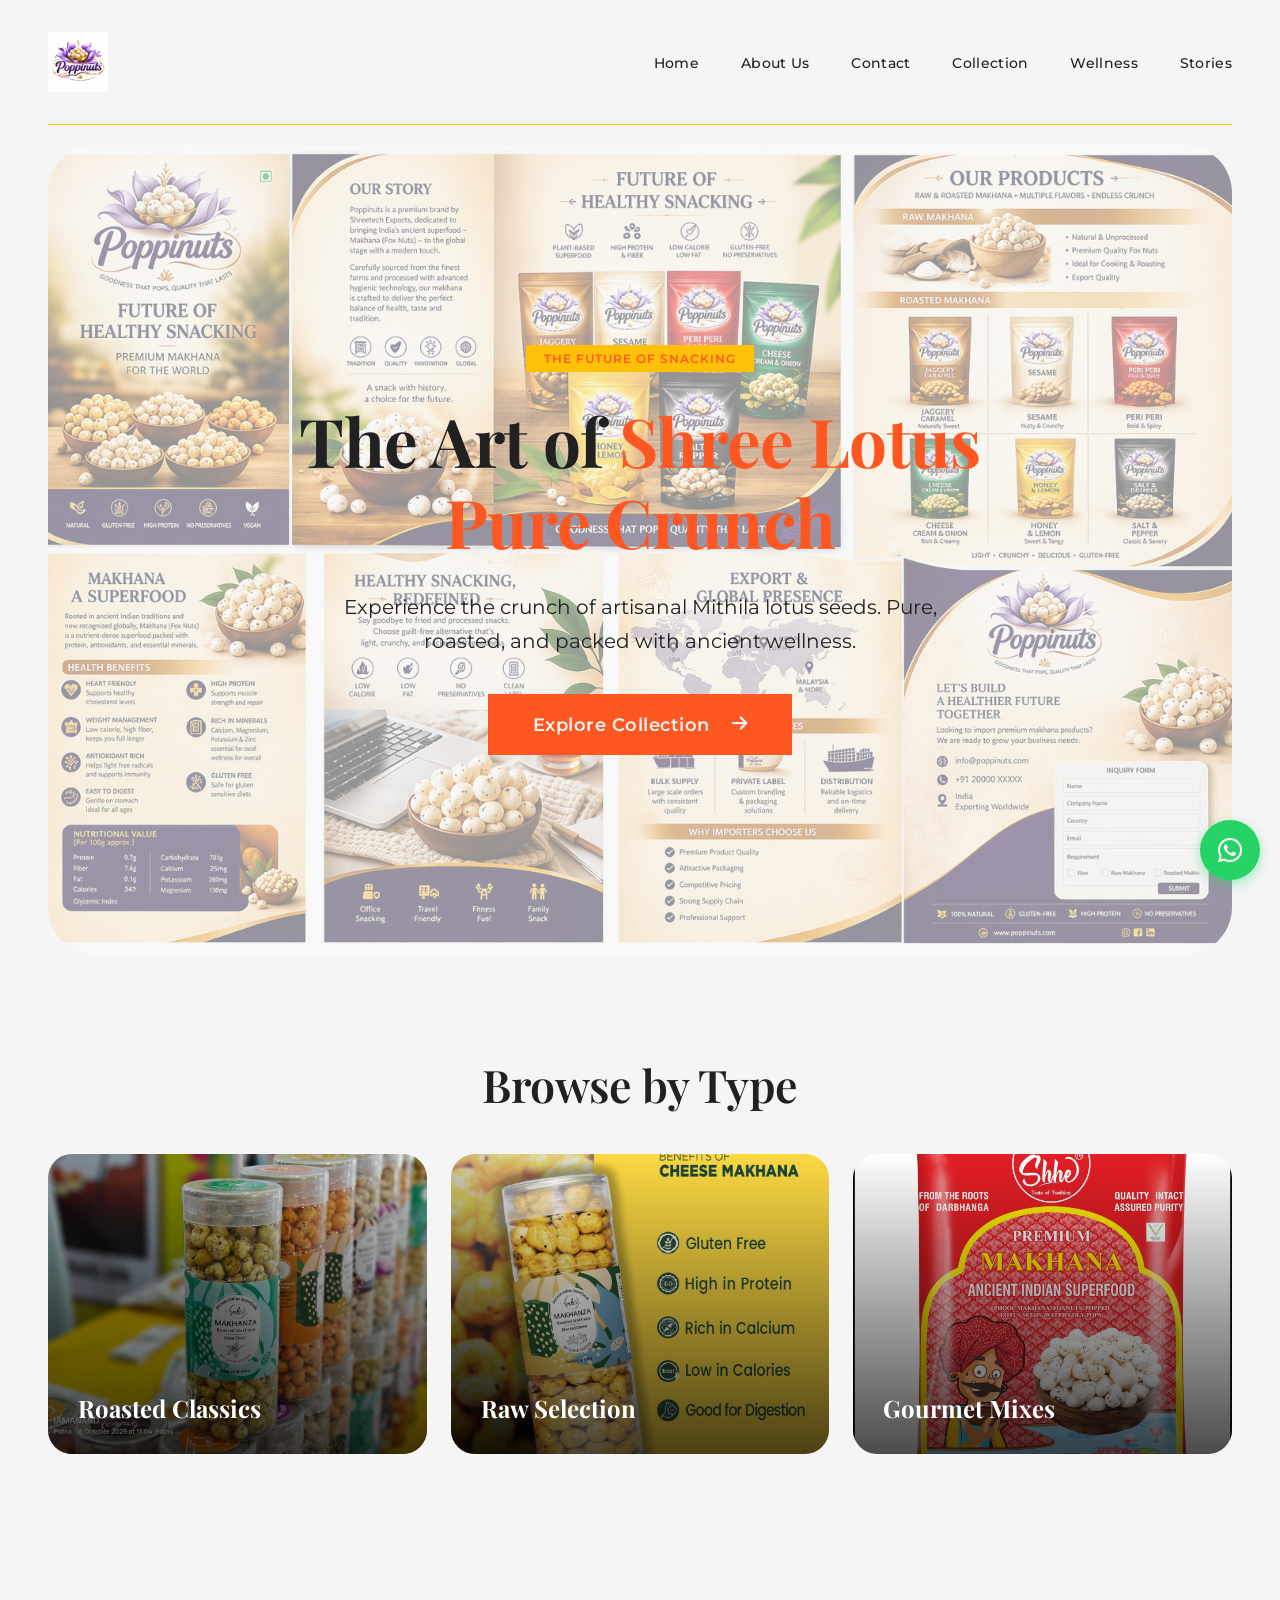
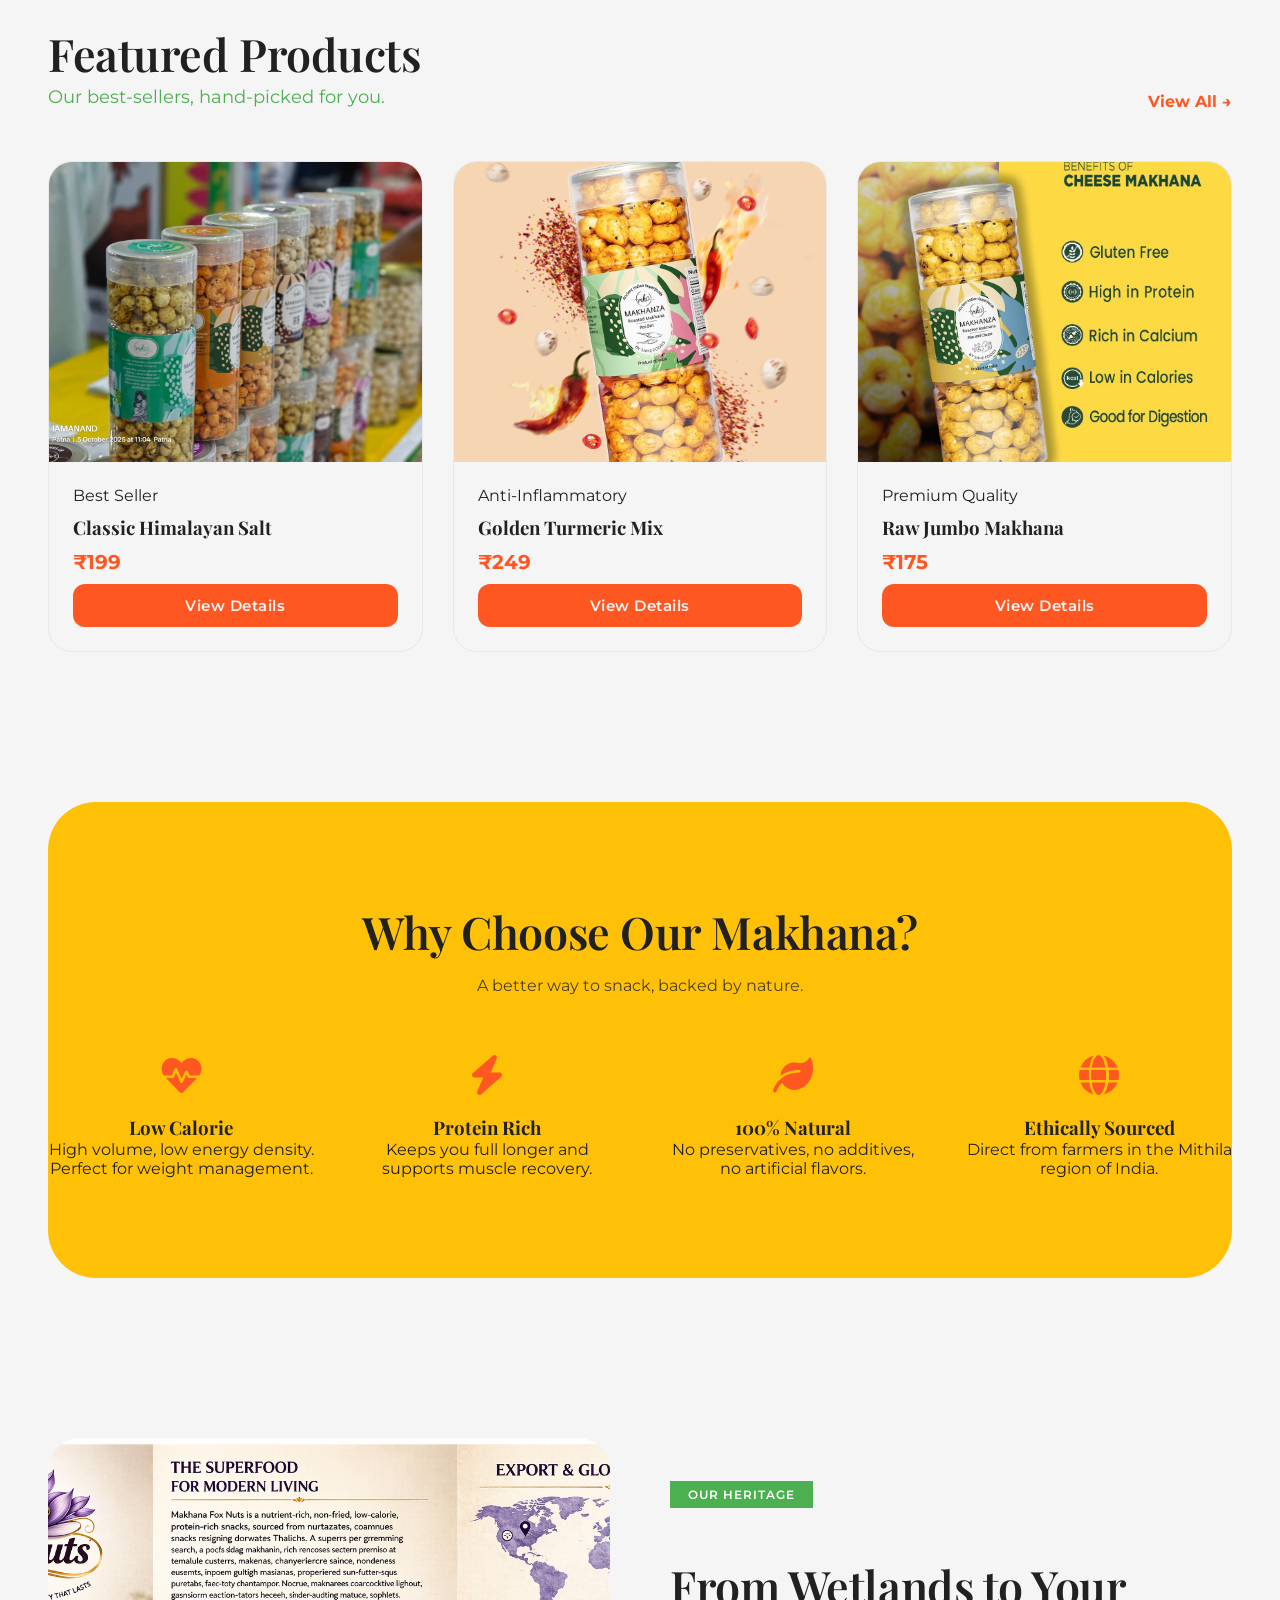
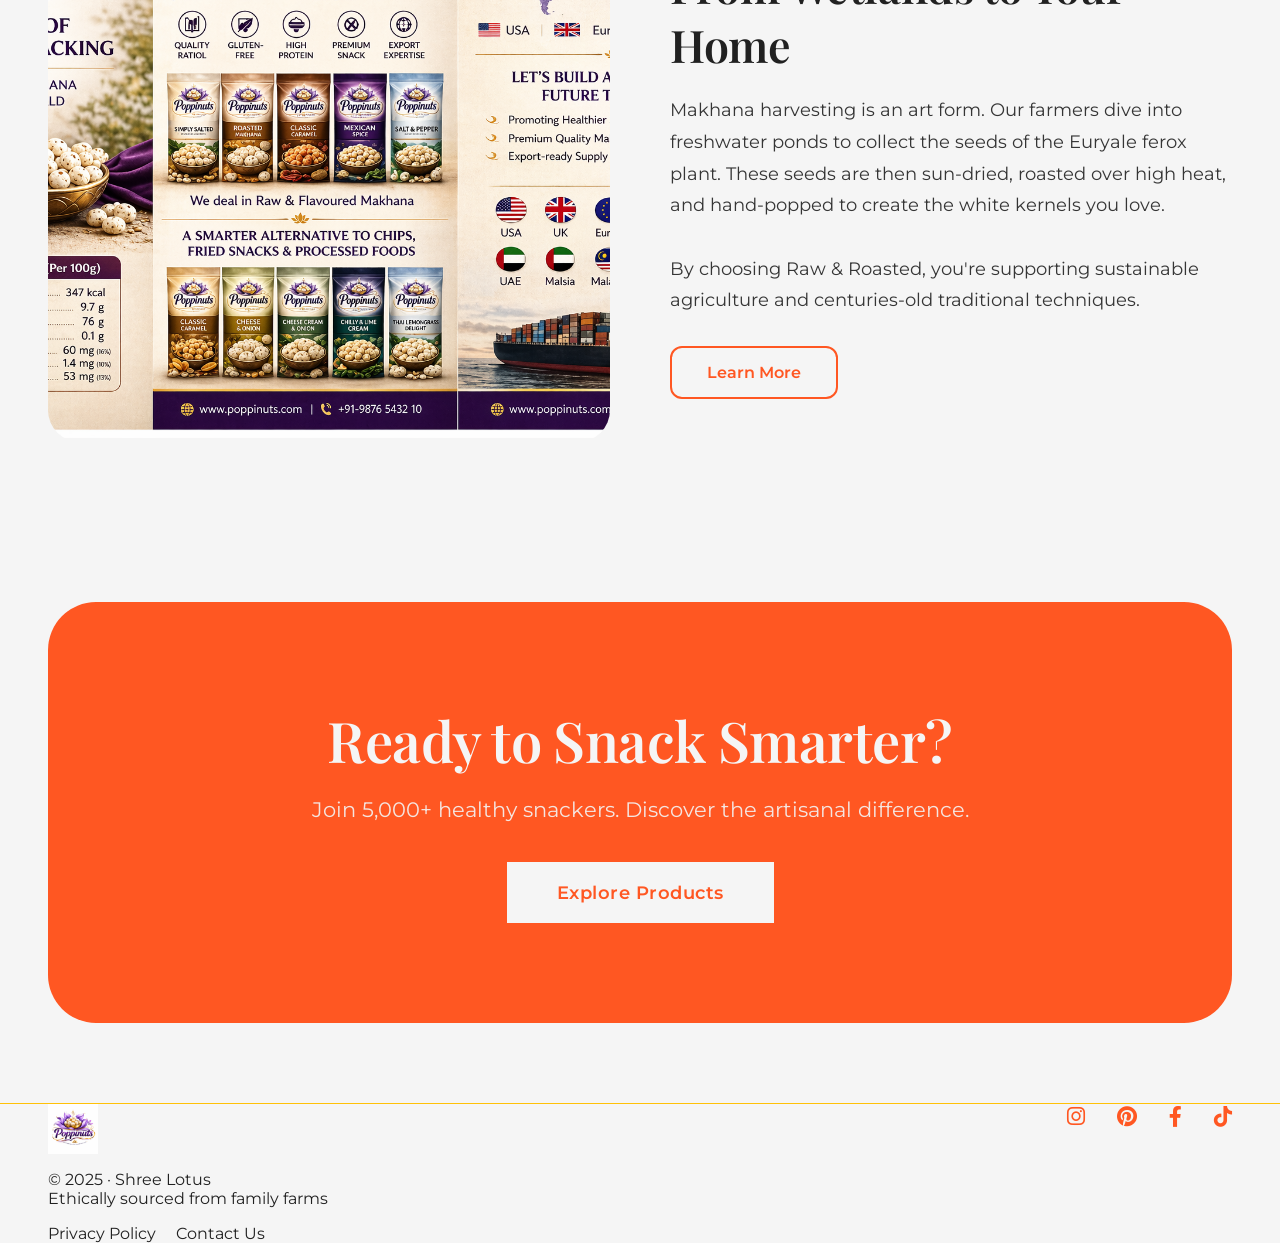
==== index.html @ 917ba069 "images" ====
<!doctype html>
<html lang="en">
  <head>
    <meta charset="UTF-8" />
    <meta
      name="viewport"
      content="width=device-width, initial-scale=1.0, viewport-fit=cover, user-scalable=yes"
    />
    <title>Raw & Roasted Makhana | Artisanal Superfood</title>
    <!-- Google Fonts -->
    <link
      href="https://fonts.googleapis.com/css2?family=Montserrat:wght@300;400;500;600;700;800&family=Playfair+Display:wght@400;500;600;700;800&display=swap"
      rel="stylesheet"
    />
    <!-- Font Awesome -->
    <link
      rel="stylesheet"
      href="https://cdnjs.cloudflare.com/ajax/libs/font-awesome/6.0.0-beta3/css/all.min.css"
    />
    <!-- Global Style -->
    <link rel="stylesheet" href="style.css" />
    <script src="theme.js"></script>
    
    <style>
      /* Page Specific Styles for Index */
      h1 {
        font-size: 4.2rem;
        line-height: 1.2;
        font-weight: 700;
        color: var(--dark);
        margin-bottom: 1.2rem;
        letter-spacing: -0.01em;
      }

      h1 span {
        color: var(--primary);
      }

      h2 {
        font-size: 2.8rem;
        font-weight: 600;
        color: var(--dark);
        letter-spacing: -0.01em;
      }

      .section-subhead {
        font-size: 1.1rem;
        color: var(--accent);
        max-width: 650px;
        font-weight: 400;
        line-height: 1.6;
      }

      /* Hero - Modernized */
      .hero {
        position: relative;
        min-height: 90vh;
        display: flex;
        align-items: center;
        justify-content: center;
        text-align: center;
        padding: 100px 0;
        background-image: linear-gradient(rgba(245, 245, 245, 0.6), rgba(245, 245, 245, 0.6)), 
                          url("assets/brocer images/ChatGPT Image Apr 22, 2026, 11_00_46 AM.png");
        background-size: cover;
        background-position: center;
        border-radius: 48px;
        margin: 20px 0;
        overflow: hidden;
      }

      .hero-content {
        max-width: 850px;
        z-index: 1;
      }

      .hero-badge {
        display: inline-block;
        padding: 6px 18px;
        background: var(--secondary);
        font-size: 0.75rem;
        font-weight: 600;
        letter-spacing: 1px;
        color: var(--primary);
        margin-bottom: 28px;
        text-transform: uppercase;
      }

      .hero-description {
        font-size: 1.25rem;
        color: var(--dark);
        margin: 28px auto 36px;
        max-width: 600px;
        line-height: 1.7;
      }

      /* Categories Section */
      .categories {
        padding: 80px 0;
      }

      .category-grid {
        display: grid;
        grid-template-columns: repeat(3, 1fr);
        gap: 24px;
        margin-top: 40px;
      }

      .category-tile {
        position: relative;
        height: 300px;
        border-radius: 24px;
        overflow: hidden;
        text-decoration: none;
        display: flex;
        align-items: flex-end;
        padding: 30px;
        transition: transform 0.3s ease;
      }

      .category-tile:hover {
        transform: scale(1.02);
      }

      .category-tile img {
        position: absolute;
        top: 0;
        left: 0;
        width: 100%;
        height: 100%;
        object-fit: cover;
        z-index: -1;
        transition: transform 0.5s ease;
      }

      .category-tile:hover img {
        transform: scale(1.1);
      }

      .category-tile::after {
        content: '';
        position: absolute;
        top: 0;
        left: 0;
        width: 100%;
        height: 100%;
        background: linear-gradient(to top, rgba(0,0,0,0.7), transparent);
      }

      .category-tile h3 {
        color: white;
        z-index: 1;
        font-size: 1.5rem;
      }

      /* Product grid */
      .product-showcase {
        padding: 90px 0;
      }

      .product-grid {
        display: grid;
        grid-template-columns: repeat(auto-fit, minmax(280px, 1fr));
        gap: 30px;
        margin-top: 50px;
      }

      .product-item {
        background: var(--light);
        border-radius: 24px;
        overflow: hidden;
        transition: all 0.4s ease;
        border: 1px solid rgba(0,0,0,0.05);
      }

      .product-item:hover {
        transform: translateY(-8px);
        box-shadow: 0 20px 40px rgba(0, 0, 0, 0.08);
      }

      .product-image {
        height: 300px;
        background-size: cover;
        background-position: center;
        position: relative;
      }

      .product-raw-img { background-image: url("assets/products/WhatsApp Image 2026-04-24 at 1.31.23 PM.jpeg"); }
      .product-roasted-img { background-image: url("assets/products/WhatsApp Image 2026-04-24 at 1.31.24 PM.jpeg"); }
      .product-spiced-img { background-image: url("assets/products/WhatsApp Image 2026-04-24 at 1.31.27 PM.jpeg"); }

      .product-info {
        padding: 24px;
      }

      .product-price {
        font-size: 1.25rem;
        font-weight: 700;
        color: var(--primary);
        margin: 10px 0;
      }

      /* Benefits */
      .benefits {
        background: var(--secondary);
        padding: 100px 0;
        border-radius: 48px;
        margin: 60px 0;
      }

      .benefits-grid {
        display: grid;
        grid-template-columns: repeat(auto-fit, minmax(250px, 1fr));
        gap: 40px;
        margin-top: 60px;
      }

      .benefit-item {
        text-align: center;
      }

      .benefit-item i {
        font-size: 2.5rem;
        color: var(--primary);
        margin-bottom: 20px;
      }

      /* Story */
      .story-section {
        display: flex;
        align-items: center;
        gap: 60px;
        padding: 100px 0;
      }

      .story-image {
        flex: 1;
        border-radius: 32px;
        overflow: hidden;
      }

      .story-image img {
        width: 100%;
        height: 600px;
        object-fit: cover;
      }

      .story-content {
        flex: 1;
      }

      /* CTA block */
      .cta-block {
        background: var(--primary);
        padding: 100px 60px;
        text-align: center;
        border-radius: 48px;
        margin: 60px 0 80px;
      }

      .cta-block h2 {
        color: var(--light);
        font-size: 3.5rem;
      }

      .cta-block .btn {
        background: var(--light);
        color: var(--primary);
        margin-top: 40px;
        padding: 20px 50px;
        font-size: 1.1rem;
      }

      @media (max-width: 1024px) {
        h1 { font-size: 3.5rem; }
        .category-grid { grid-template-columns: repeat(2, 1fr); }
        .story-section { flex-direction: column; }
      }

      @media (max-width: 768px) {
        h1 { font-size: 2.8rem; }
        h2 { font-size: 2.2rem; }
        .hero { padding: 60px 20px; border-radius: 24px; }
        .category-grid { grid-template-columns: 1fr; }
        .cta-block { padding: 60px 24px; }
        .cta-block h2 { font-size: 2.5rem; }
      }
    </style>
  </head>
  <body>
<div class="container">
  <nav class="navbar">
    <a href="index.html" class="logo">
      <img src="assets/logo/makana logo.png" alt="Poppinuts Logo" style="height: 60px; width: auto; display: block;">
    </a>
    <ul class="nav-links">
      <li><a href="index.html#home">Home</a></li>
      <li><a href="about.html">About Us</a></li>
      <li><a href="contact.html">Contact</a></li>
      <li><a href="products.html">Collection</a></li>
      <li><a href="index.html#nutrition">Wellness</a></li>
      <li><a href="index.html#stories">Stories</a></li>
    </ul>
  </nav>
</div>

    <!-- 1. HERO -->
    <div class="container" id="home">
      <div class="hero">
        <div class="hero-content">
          <div class="hero-badge">The Future of Snacking</div>
          <h1>
            The Art of <span class="business-name"></span><br /><span>Pure Crunch</span>
          </h1>
          <p class="hero-description">
            Experience the crunch of artisanal Mithila lotus seeds. 
            Pure, roasted, and packed with ancient wellness.
          </p>
          <a href="#products" class="btn" style="padding: 20px 45px; font-size: 1.1rem;">
            Explore Collection <i class="fas fa-arrow-right" style="margin-left: 10px;"></i>
          </a>
        </div>
      </div>
    </div>

    <!-- 2. CATEGORIES -->
    <div class="container">
      <div class="categories">
        <h2 style="text-align: center;">Browse by Type</h2>
        <div class="category-grid">
          <a href="products.html?cat=roasted" class="category-tile">
            <img src="assets/products/WhatsApp Image 2026-04-24 at 1.31.24 PM (1).jpeg" alt="Roasted">
            <h3>Roasted Classics</h3>
          </a>
          <a href="products.html?cat=raw" class="category-tile">
            <img src="assets/products/WhatsApp Image 2026-04-24 at 1.31.23 PM.jpeg" alt="Raw">
            <h3>Raw Selection</h3>
          </a>
          <a href="products.html?cat=mixes" class="category-tile">
            <img src="assets/products/WhatsApp Image 2026-04-24 at 1.31.30 PM (1).jpeg" alt="Mixes">
            <h3>Gourmet Mixes</h3>
          </a>
        </div>
      </div>
    </div>

    <!-- 3. PRODUCT GRID -->
    <div class="container" id="products">
      <div class="product-showcase">
        <div style="display: flex; justify-content: space-between; align-items: flex-end; margin-bottom: 40px;">
          <div>
            <h2>Featured Products</h2>
            <p class="section-subhead">Our best-sellers, hand-picked for you.</p>
          </div>
          <a href="products.html" style="color: var(--primary); font-weight: 700; text-decoration: none;">View All →</a>
        </div>
        
        <div class="product-grid">
          <!-- Product 1 -->
          <div class="product-item">
            <div class="product-image product-roasted-img"></div>
            <div class="product-info">
              <div class="product-tag">Best Seller</div>
              <h3 style="margin: 10px 0;">Classic Himalayan Salt</h3>
              <p class="product-price">₹199</p>
              <a href="products.html" class="btn" style="width: 100%; border-radius: 12px; padding: 12px; text-decoration: none;">View Details</a>
            </div>
          </div>
          <!-- Product 2 -->
          <div class="product-item">
            <div class="product-image product-spiced-img"></div>
            <div class="product-info">
              <div class="product-tag">Anti-Inflammatory</div>
              <h3 style="margin: 10px 0;">Golden Turmeric Mix</h3>
              <p class="product-price">₹249</p>
              <a href="products.html" class="btn" style="width: 100%; border-radius: 12px; padding: 12px; text-decoration: none;">View Details</a>
            </div>
          </div>
          <!-- Product 3 -->
          <div class="product-item">
            <div class="product-image product-raw-img"></div>
            <div class="product-info">
              <div class="product-tag">Premium Quality</div>
              <h3 style="margin: 10px 0;">Raw Jumbo Makhana</h3>
              <p class="product-price">₹175</p>
              <a href="products.html" class="btn" style="width: 100%; border-radius: 12px; padding: 12px; text-decoration: none;">View Details</a>
            </div>
          </div>
        </div>
      </div>
    </div>

    <!-- 4. BENEFITS / USP -->
    <div class="container">
      <div class="benefits">
        <div style="text-align: center; max-width: 800px; margin: 0 auto;">
          <h2 style="color: var(--dark);">Why Choose Our Makhana?</h2>
          <p style="color: var(--dark); opacity: 0.8; margin-top: 15px;">A better way to snack, backed by nature.</p>
        </div>
        <div class="benefits-grid">
          <div class="benefit-item">
            <i class="fas fa-heartbeat"></i>
            <h3>Low Calorie</h3>
            <p>High volume, low energy density. Perfect for weight management.</p>
          </div>
          <div class="benefit-item">
            <i class="fas fa-bolt"></i>
            <h3>Protein Rich</h3>
            <p>Keeps you full longer and supports muscle recovery.</p>
          </div>
          <div class="benefit-item">
            <i class="fas fa-leaf"></i>
            <h3>100% Natural</h3>
            <p>No preservatives, no additives, no artificial flavors.</p>
          </div>
          <div class="benefit-item">
            <i class="fas fa-globe"></i>
            <h3>Ethically Sourced</h3>
            <p>Direct from farmers in the Mithila region of India.</p>
          </div>
        </div>
      </div>
    </div>

    <!-- 5. STORY / TRUST -->
    <div class="container">
      <div class="story-section">
        <div class="story-image">
          <img src="assets/brocer images/ChatGPT Image Apr 22, 2026, 11_13_33 AM.png" alt="Makhana Heritage">
        </div>
        <div class="story-content">
          <div class="hero-badge" style="background: var(--accent); color: white;">Our Heritage</div>
          <h2 style="margin: 20px 0;">From Wetlands to Your Home</h2>
          <p style="font-size: 1.1rem; line-height: 1.8; color: var(--dark); opacity: 0.9;">
            Makhana harvesting is an art form. Our farmers dive into freshwater ponds to collect 
            the seeds of the Euryale ferox plant. These seeds are then sun-dried, roasted over high 
            heat, and hand-popped to create the white kernels you love.
            <br><br>
            By choosing Raw & Roasted, you're supporting sustainable agriculture and 
            centuries-old traditional techniques.
          </p>
          <a href="about.html" class="btn-outline" style="margin-top: 30px; padding: 15px 35px; border-radius: 12px;">Learn More</a>
        </div>
      </div>
    </div>

    <!-- 6. REPETITION / FINAL CTA -->
    <div class="container">
      <div class="cta-block">
        <h2>Ready to Snack Smarter?</h2>
        <p style="color: var(--light); font-size: 1.3rem; margin-top: 20px; opacity: 0.9;">
          Join 5,000+ healthy snackers. Discover the artisanal difference.
        </p>
        <a href="#products" class="btn">Explore Products</a>
      </div>
    </div>

<footer class="container">
  <div>
    <a href="index.html" class="logo" style="display: inline-block; margin-bottom: 12px">
      <img src="assets/logo/makana logo.png" alt="Poppinuts Logo" style="height: 50px; width: auto; display: block;">
    </a>
    <p>
      © 2025 · <span class="business-name"></span><br />Ethically sourced from family farms
    </p>
    <div style="margin-top: 16px;">
      <a href="privacy-policy.html" style="color: var(--dark); text-decoration: none; margin-right: 16px;">Privacy Policy</a>
      <a href="contact.html" style="color: var(--dark); text-decoration: none;">Contact Us</a>
    </div>
  </div>
  <div class="social-icons">
    <a href="#"><i class="fab fa-instagram"></i></a>
    <a href="#"><i class="fab fa-pinterest"></i></a>
    <a href="#"><i class="fab fa-facebook-f"></i></a>
    <a href="#"><i class="fab fa-tiktok"></i></a>
  </div>
</footer>

<!-- WhatsApp Floating Button -->
<a href="https://wa.me/919990019424?text=Hi%20Raw%20%26%20Roasted%20Makhana!%20I%20have%20a%20question%20about%20your%20products." class="whatsapp-float" target="_blank" aria-label="Chat on WhatsApp">
  <i class="fab fa-whatsapp"></i>
</a>

<style>
.whatsapp-float {
  position: fixed;
  bottom: 20px;
  right: 20px;
  width: 60px;
  height: 60px;
  background: #25D366;
  color: white;
  border-radius: 50%;
  display: flex;
  align-items: center;
  justify-content: center;
  font-size: 28px;
  text-decoration: none;
  box-shadow: 0 4px 12px rgba(37, 211, 102, 0.4);
  transition: all 0.3s ease;
  z-index: 1000;
}

.whatsapp-float:hover {
  transform: scale(1.1);
  box-shadow: 0 6px 16px rgba(37, 211, 102, 0.6);
}

.whatsapp-float i {
  margin-top: 2px;
}

@media (max-width: 768px) {
  .whatsapp-float {
    bottom: 16px;
    right: 16px;
    width: 56px;
    height: 56px;
    font-size: 24px;
  }
}
</style>

    <script>
      document.addEventListener("click", function (e) {
        const anchor = e.target.closest('a');
        if (!anchor) return;
        const href = anchor.getAttribute("href");
        if (!href) return;
        if (href.startsWith("#") || href.startsWith("index.html#")) {
          const id = href.includes("#") ? href.split("#")[1] : null;
          if (!id) return;
          const target = document.getElementById(id);
          if (target) {
            e.preventDefault();
            target.scrollIntoView({ behavior: "smooth", block: "start" });
          }
        }
      });
    </script>
  </body>
</html>
---- style.css ----
:root {
  --primary: #FF5722;
  --secondary: #FFC107;
  --accent: #4CAF50;
  --dark: #212121;
  --light: #F5F5F5;
}

* {
  margin: 0;
  padding: 0;
  box-sizing: border-box;
}

body {
  font-family: "Montserrat", sans-serif;
  background-color: var(--light);
  color: var(--dark);
  scroll-behavior: smooth;
  overflow-x: hidden;
}

.container {
  max-width: 1280px;
  margin: 0 auto;
  padding: 0 48px;
  width: 100%;
}

/* Typography */
h1, h2, h3, .logo {
  font-family: "Playfair Display", serif;
}

/* Buttons */
.btn {
  display: inline-flex;
  align-items: center;
  justify-content: center;
  gap: 12px;
  background: var(--primary);
  color: var(--light);
  font-weight: 600;
  padding: 14px 34px;
  border-radius: 0px;
  text-decoration: none;
  transition: all 0.3s ease;
  font-size: 0.95rem;
  letter-spacing: 0.5px;
  cursor: pointer;
  border: none;
  font-family: "Montserrat", sans-serif;
  text-align: center;
}

.btn:hover {
  background: var(--secondary);
  color: var(--dark);
  transform: translateY(-2px);
}

.btn-outline {
  display: inline-block;
  background: transparent;
  border: 2px solid var(--primary);
  color: var(--primary);
  text-decoration: none;
  font-weight: 600;
  transition: all 0.3s ease;
}

.btn-outline:hover {
  background: var(--primary);
  color: var(--light);
  transform: translateY(-2px);
}

/* Navbar Styling */
.navbar {
  display: flex;
  justify-content: space-between;
  align-items: center;
  padding: 32px 0;
  flex-wrap: wrap;
  border-bottom: 1px solid var(--secondary);
  gap: 20px;
}

.logo {
  font-size: 1.8rem;
  font-weight: 700;
  letter-spacing: -0.02em;
  color: var(--dark);
}

.logo .accent {
  color: var(--primary);
}

.nav-links {
  display: flex;
  gap: 42px;
  list-style: none;
  flex-wrap: wrap;
  justify-content: center;
}

.nav-links a {
  text-decoration: none;
  font-weight: 500;
  color: var(--dark);
  transition: color 0.2s;
  font-size: 0.9rem;
  letter-spacing: 0.3px;
}

.nav-links a:hover {
  color: var(--primary);
}

/* Footer Styling */
footer {
  padding: 50px 0 40px;
  border-top: 1px solid var(--secondary);
  display: flex;
  justify-content: space-between;
  flex-wrap: wrap;
  gap: 30px;
  color: var(--dark);
}

.social-icons a {
  color: var(--primary);
  margin-left: 28px;
  font-size: 1.3rem;
  transition: 0.2s;
  display: inline-block;
}

/* Mobile Responsive Navbar/Footer */
@media (max-width: 900px) {
  .navbar {
    flex-direction: column;
    text-align: center;
  }
  .nav-links {
    justify-content: center;
    gap: 28px;
  }
  footer {
    flex-direction: column;
    text-align: center;
    align-items: center;
  }
  .social-icons a {
    margin: 0 12px;
  }
}
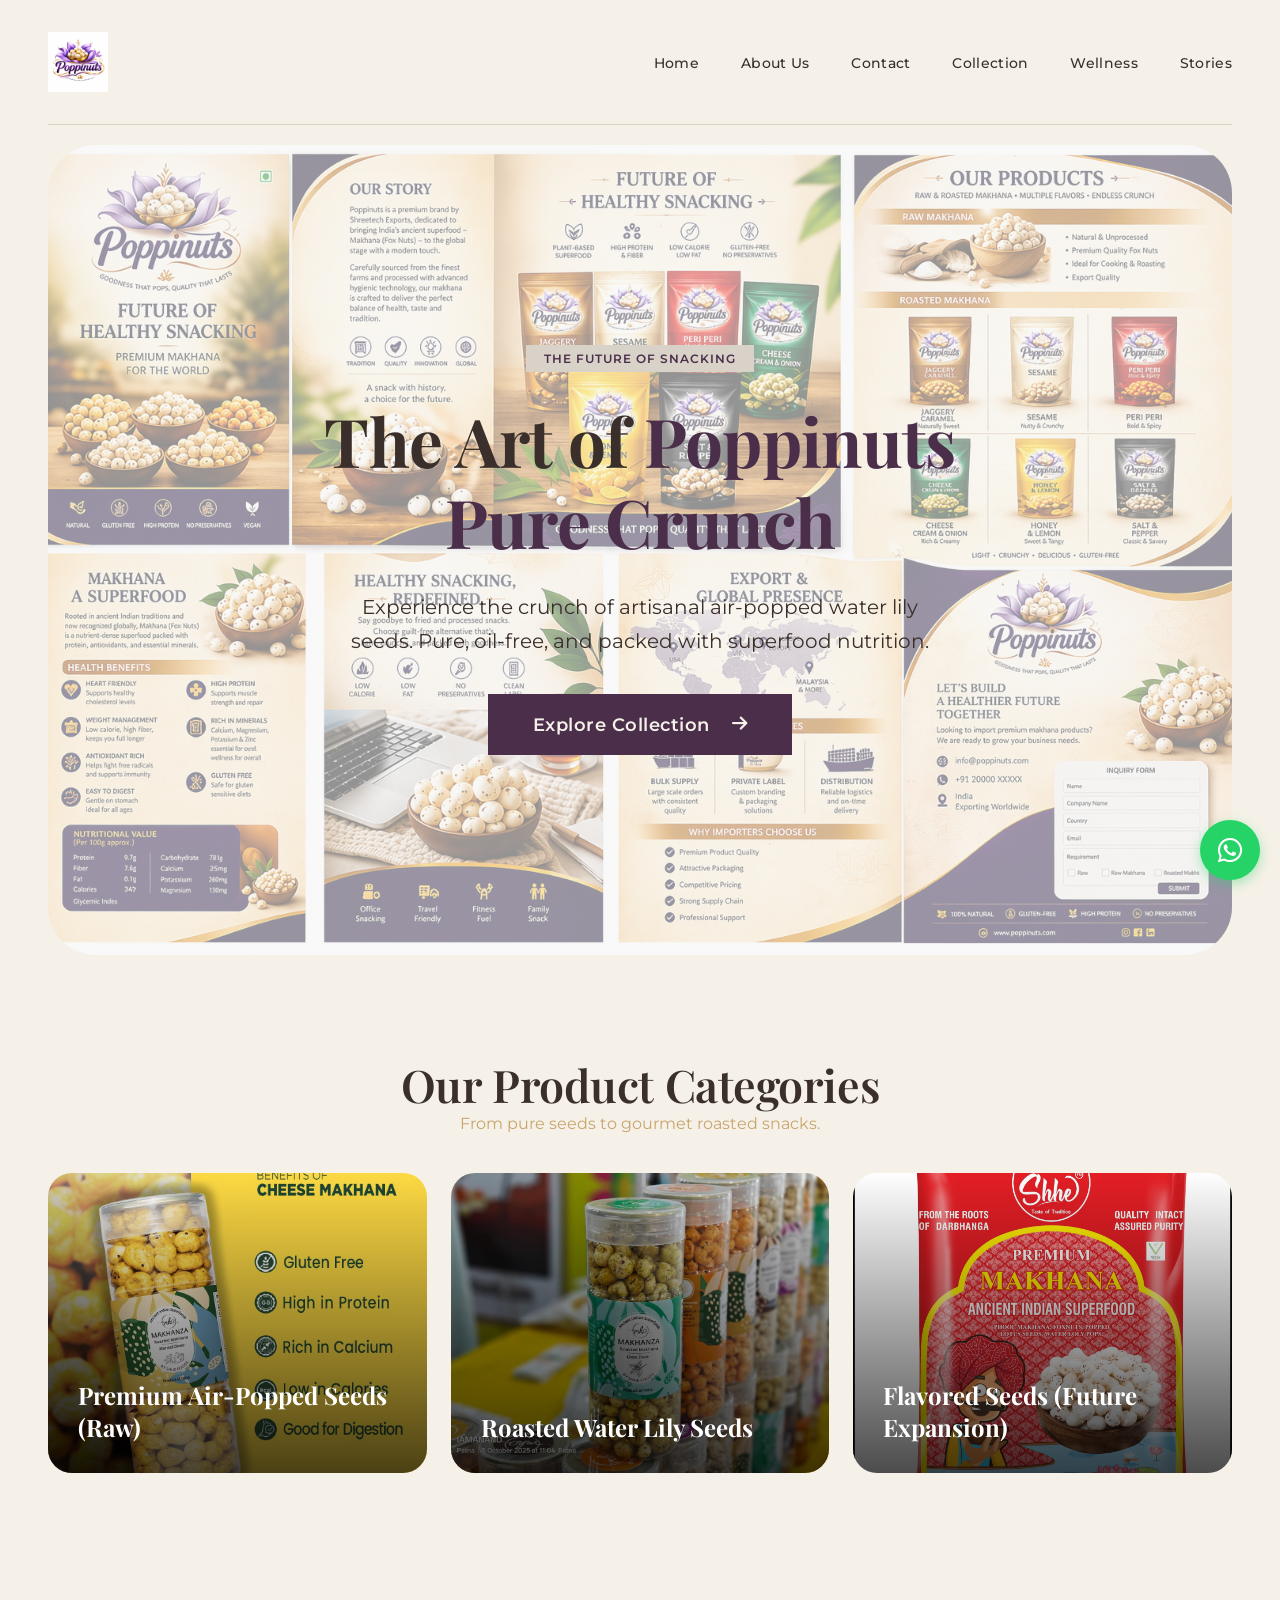
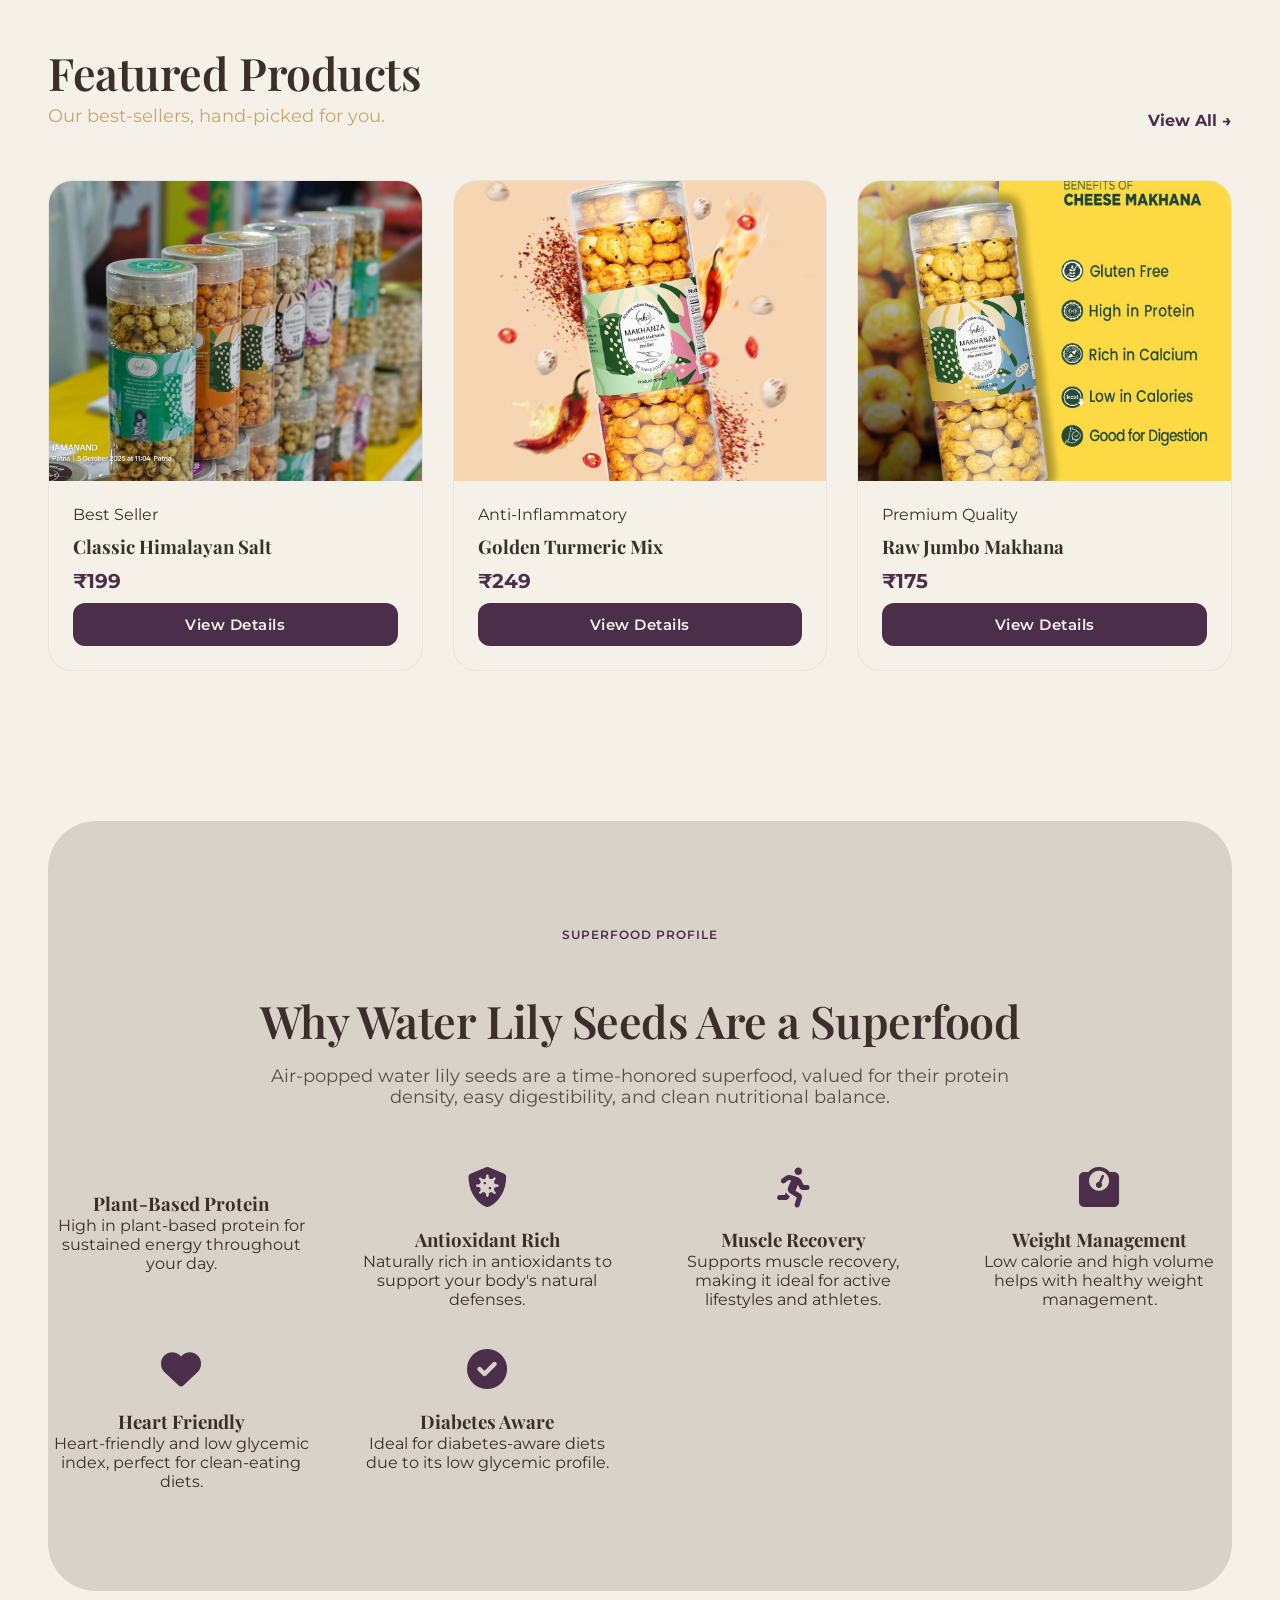
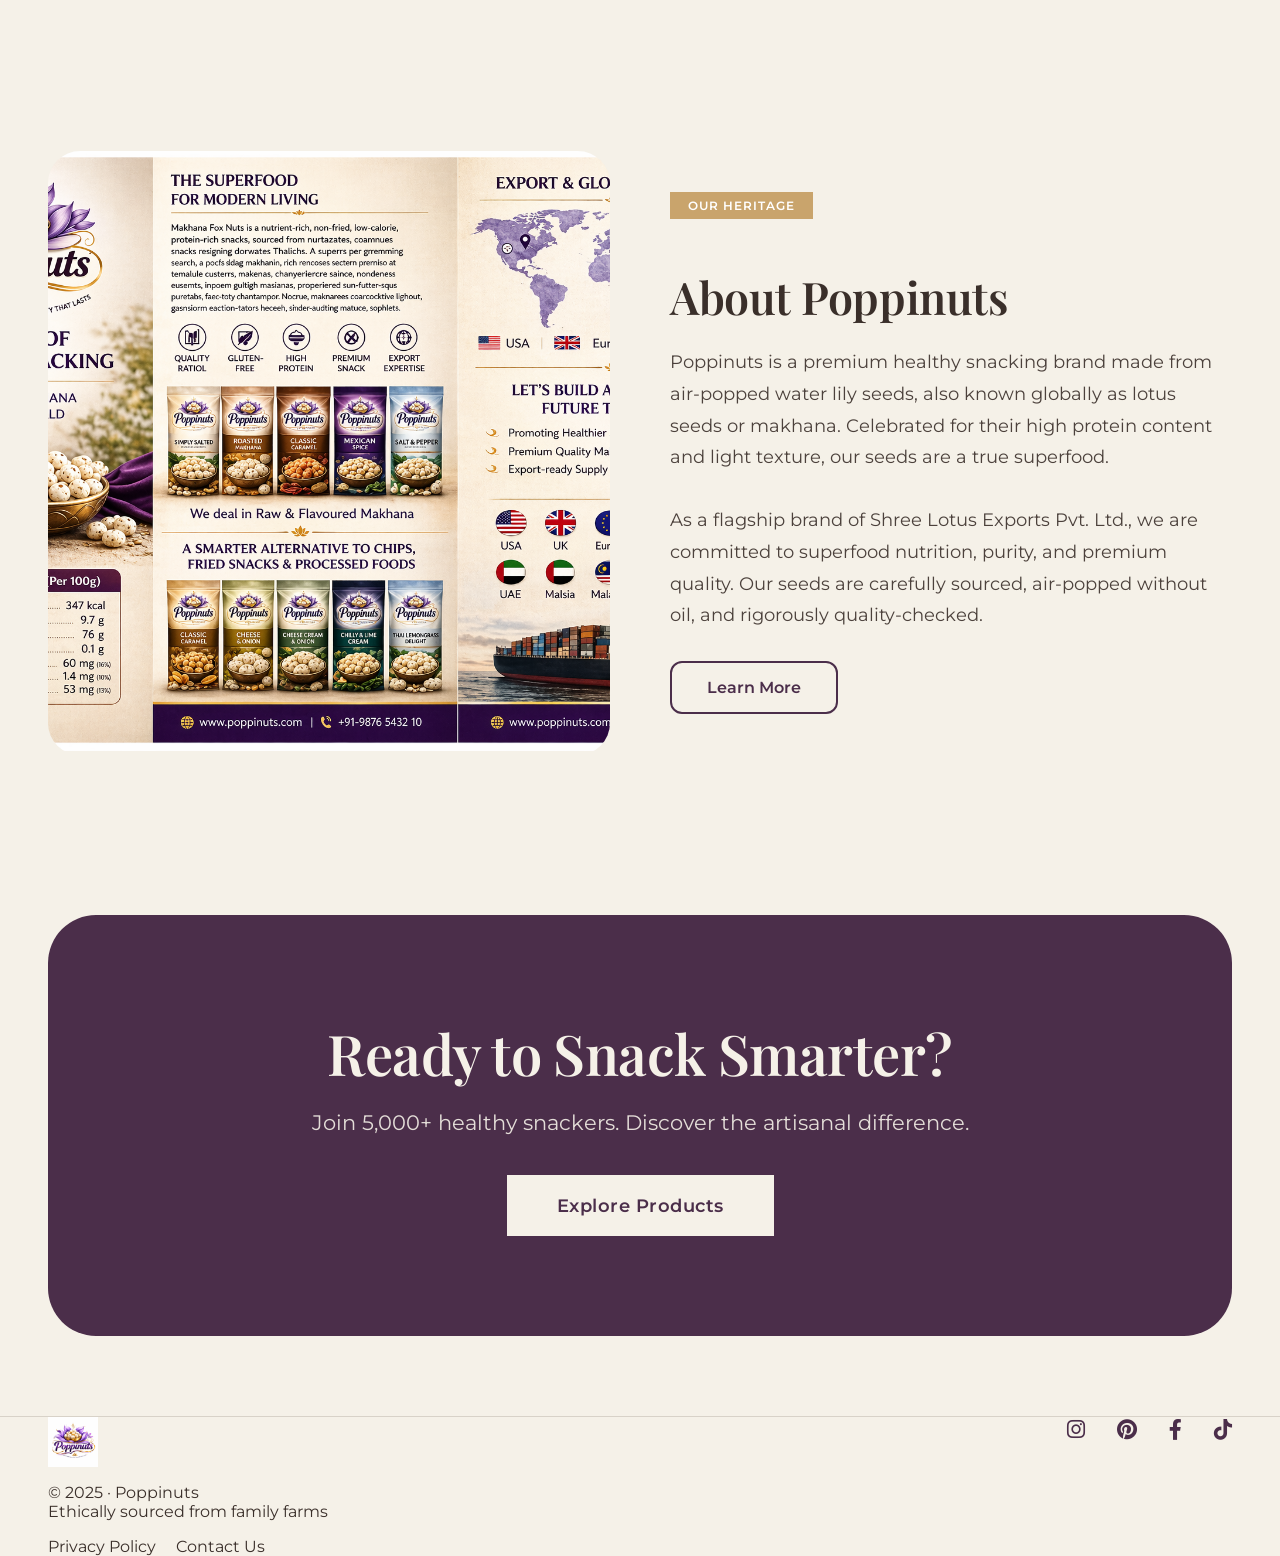
==== commit 76d08ef3: "content uplaod" ====
--- a/index.html
+++ b/index.html
@@ -310,11 +310,11 @@
         <div class="hero-content">
           <div class="hero-badge">The Future of Snacking</div>
           <h1>
-            The Art of <span class="business-name"></span><br /><span>Pure Crunch</span>
+            The Art of <span class="business-name">Poppinuts</span><br /><span>Pure Crunch</span>
           </h1>
           <p class="hero-description">
-            Experience the crunch of artisanal Mithila lotus seeds. 
-            Pure, roasted, and packed with ancient wellness.
+            Experience the crunch of artisanal air-popped water lily seeds. 
+            Pure, oil-free, and packed with superfood nutrition.
           </p>
           <a href="#products" class="btn" style="padding: 20px 45px; font-size: 1.1rem;">
             Explore Collection <i class="fas fa-arrow-right" style="margin-left: 10px;"></i>
@@ -326,19 +326,20 @@
     <!-- 2. CATEGORIES -->
     <div class="container">
       <div class="categories">
-        <h2 style="text-align: center;">Browse by Type</h2>
+        <h2 style="text-align: center;">Our Product Categories</h2>
+        <p style="text-align: center; color: var(--accent); margin-bottom: 40px;">From pure seeds to gourmet roasted snacks.</p>
         <div class="category-grid">
-          <a href="products.html?cat=roasted" class="category-tile">
+          <a href="products.html" class="category-tile">
+            <img src="assets/products/WhatsApp Image 2026-04-24 at 1.31.23 PM.jpeg" alt="Raw">
+            <h3>Premium Air-Popped Seeds (Raw)</h3>
+          </a>
+          <a href="products.html" class="category-tile">
             <img src="assets/products/WhatsApp Image 2026-04-24 at 1.31.24 PM (1).jpeg" alt="Roasted">
-            <h3>Roasted Classics</h3>
+            <h3>Roasted Water Lily Seeds</h3>
           </a>
-          <a href="products.html?cat=raw" class="category-tile">
-            <img src="assets/products/WhatsApp Image 2026-04-24 at 1.31.23 PM.jpeg" alt="Raw">
-            <h3>Raw Selection</h3>
-          </a>
-          <a href="products.html?cat=mixes" class="category-tile">
+          <a href="products.html" class="category-tile">
             <img src="assets/products/WhatsApp Image 2026-04-24 at 1.31.30 PM (1).jpeg" alt="Mixes">
-            <h3>Gourmet Mixes</h3>
+            <h3>Flavored Seeds (Future Expansion)</h3>
           </a>
         </div>
       </div>
@@ -390,33 +391,46 @@
       </div>
     </div>
 
-    <!-- 4. BENEFITS / USP -->
-    <div class="container">
+    <!-- 4. BENEFITS / SUPERFOOD -->
+    <div class="container" id="nutrition">
       <div class="benefits">
         <div style="text-align: center; max-width: 800px; margin: 0 auto;">
-          <h2 style="color: var(--dark);">Why Choose Our Makhana?</h2>
-          <p style="color: var(--dark); opacity: 0.8; margin-top: 15px;">A better way to snack, backed by nature.</p>
+          <div class="hero-badge">Superfood Profile</div>
+          <h2 style="color: var(--dark); margin-top: 15px;">Why Water Lily Seeds Are a Superfood</h2>
+          <p style="color: var(--dark); opacity: 0.8; margin-top: 15px; font-size: 1.1rem;">
+            Air-popped water lily seeds are a time-honored superfood, valued for their protein density, easy digestibility, and clean nutritional balance.
+          </p>
         </div>
         <div class="benefits-grid">
           <div class="benefit-item">
-            <i class="fas fa-heartbeat"></i>
-            <h3>Low Calorie</h3>
-            <p>High volume, low energy density. Perfect for weight management.</p>
+            <i class="fas fa-protein"></i>
+            <h3>Plant-Based Protein</h3>
+            <p>High in plant-based protein for sustained energy throughout your day.</p>
           </div>
           <div class="benefit-item">
-            <i class="fas fa-bolt"></i>
-            <h3>Protein Rich</h3>
-            <p>Keeps you full longer and supports muscle recovery.</p>
+            <i class="fas fa-shield-virus"></i>
+            <h3>Antioxidant Rich</h3>
+            <p>Naturally rich in antioxidants to support your body's natural defenses.</p>
           </div>
           <div class="benefit-item">
-            <i class="fas fa-leaf"></i>
-            <h3>100% Natural</h3>
-            <p>No preservatives, no additives, no artificial flavors.</p>
+            <i class="fas fa-running"></i>
+            <h3>Muscle Recovery</h3>
+            <p>Supports muscle recovery, making it ideal for active lifestyles and athletes.</p>
           </div>
           <div class="benefit-item">
-            <i class="fas fa-globe"></i>
-            <h3>Ethically Sourced</h3>
-            <p>Direct from farmers in the Mithila region of India.</p>
+            <i class="fas fa-weight"></i>
+            <h3>Weight Management</h3>
+            <p>Low calorie and high volume helps with healthy weight management.</p>
+          </div>
+          <div class="benefit-item">
+            <i class="fas fa-heart"></i>
+            <h3>Heart Friendly</h3>
+            <p>Heart-friendly and low glycemic index, perfect for clean-eating diets.</p>
+          </div>
+          <div class="benefit-item">
+            <i class="fas fa-check-circle"></i>
+            <h3>Diabetes Aware</h3>
+            <p>Ideal for diabetes-aware diets due to its low glycemic profile.</p>
           </div>
         </div>
       </div>
@@ -430,14 +444,11 @@
         </div>
         <div class="story-content">
           <div class="hero-badge" style="background: var(--accent); color: white;">Our Heritage</div>
-          <h2 style="margin: 20px 0;">From Wetlands to Your Home</h2>
+          <h2 style="margin: 20px 0;">About Poppinuts</h2>
           <p style="font-size: 1.1rem; line-height: 1.8; color: var(--dark); opacity: 0.9;">
-            Makhana harvesting is an art form. Our farmers dive into freshwater ponds to collect 
-            the seeds of the Euryale ferox plant. These seeds are then sun-dried, roasted over high 
-            heat, and hand-popped to create the white kernels you love.
+            Poppinuts is a premium healthy snacking brand made from air-popped water lily seeds, also known globally as lotus seeds or makhana. Celebrated for their high protein content and light texture, our seeds are a true superfood.
             <br><br>
-            By choosing Raw & Roasted, you're supporting sustainable agriculture and 
-            centuries-old traditional techniques.
+            As a flagship brand of Shree Lotus Exports Pvt. Ltd., we are committed to superfood nutrition, purity, and premium quality. Our seeds are carefully sourced, air-popped without oil, and rigorously quality-checked.
           </p>
           <a href="about.html" class="btn-outline" style="margin-top: 30px; padding: 15px 35px; border-radius: 12px;">Learn More</a>
         </div>
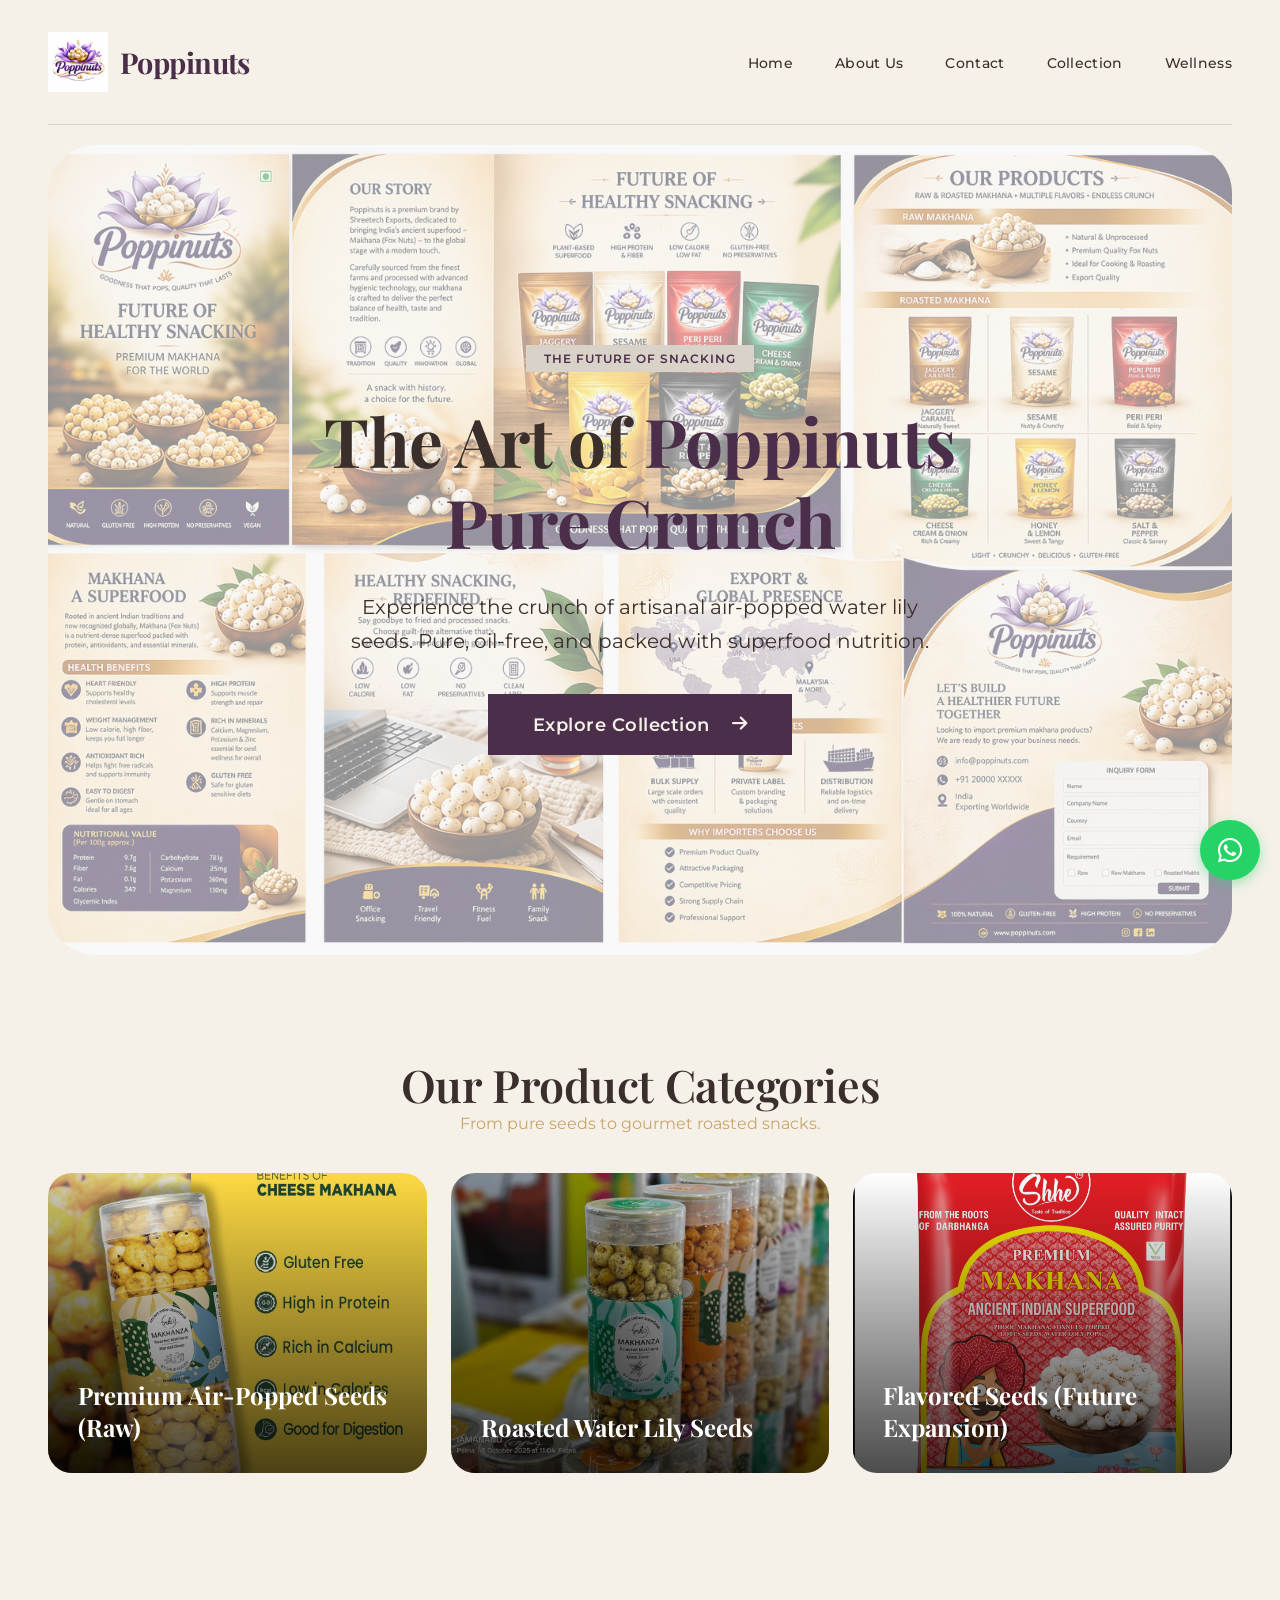
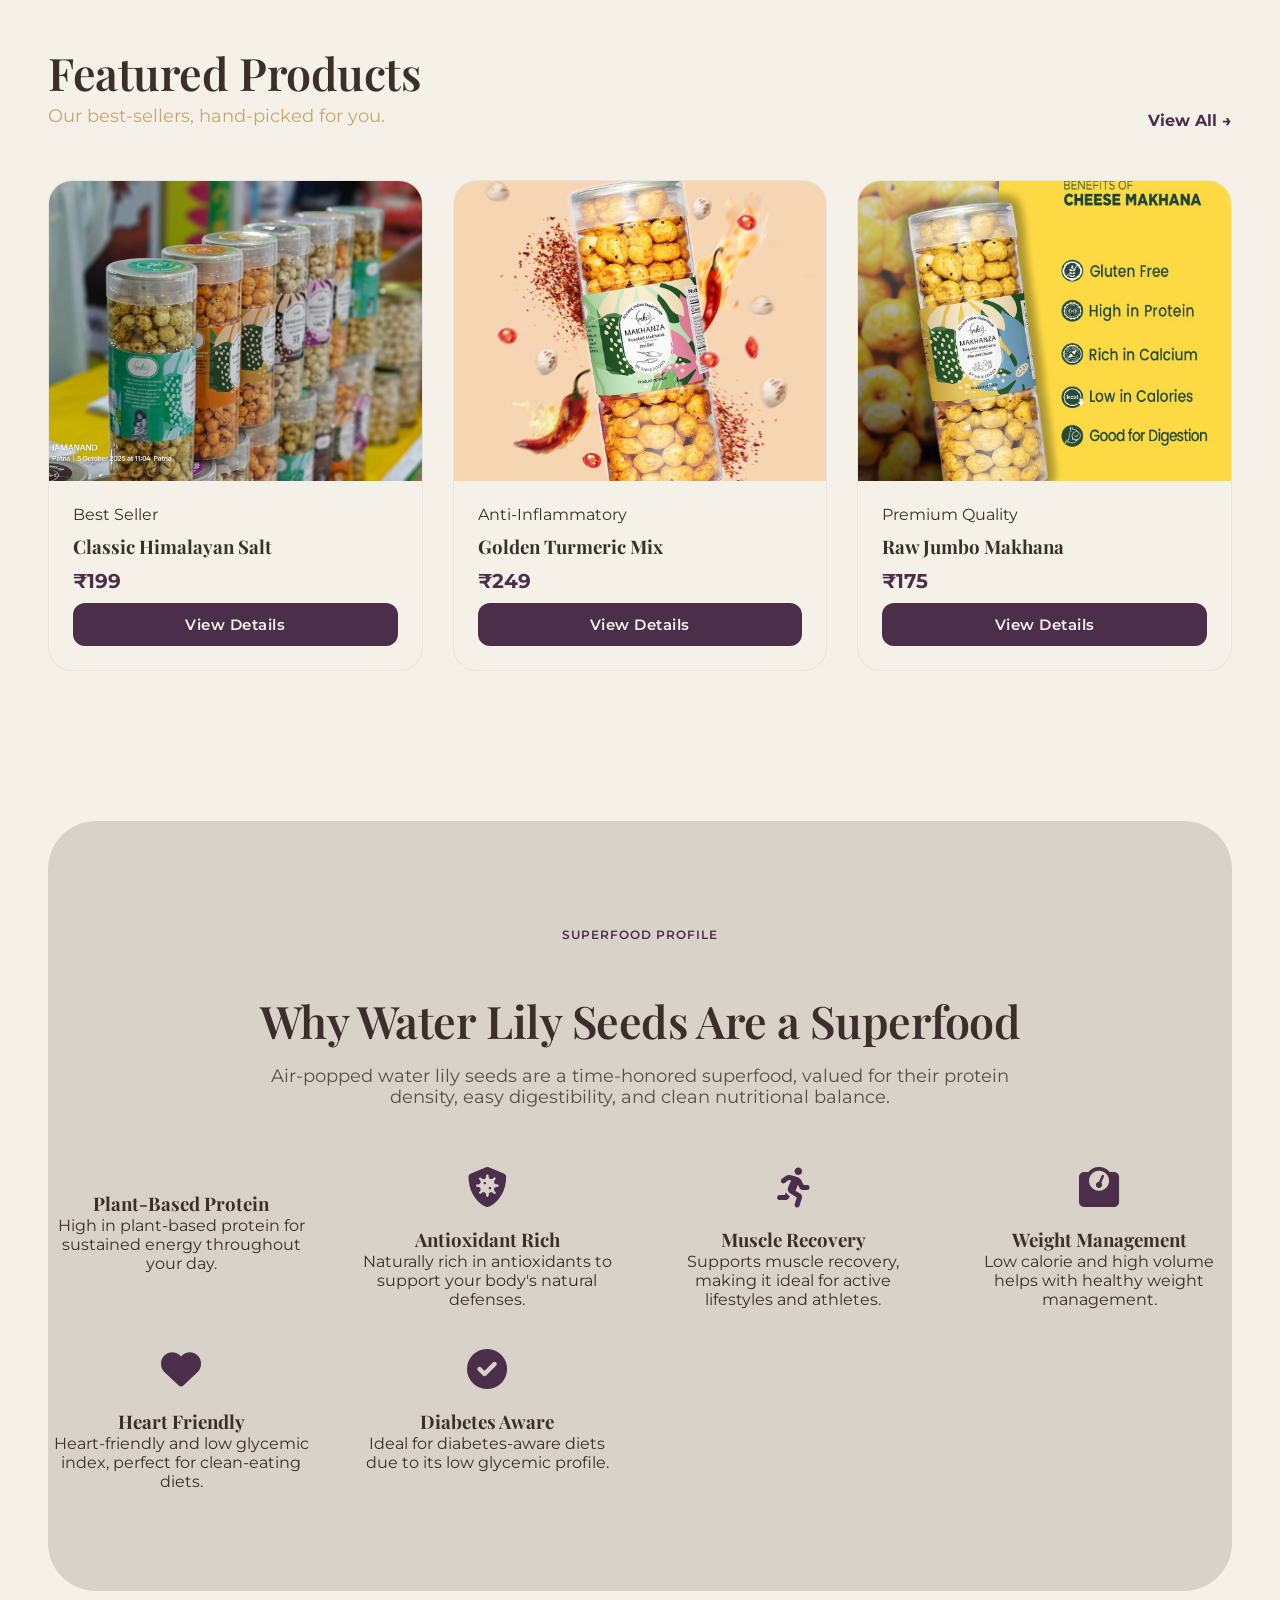
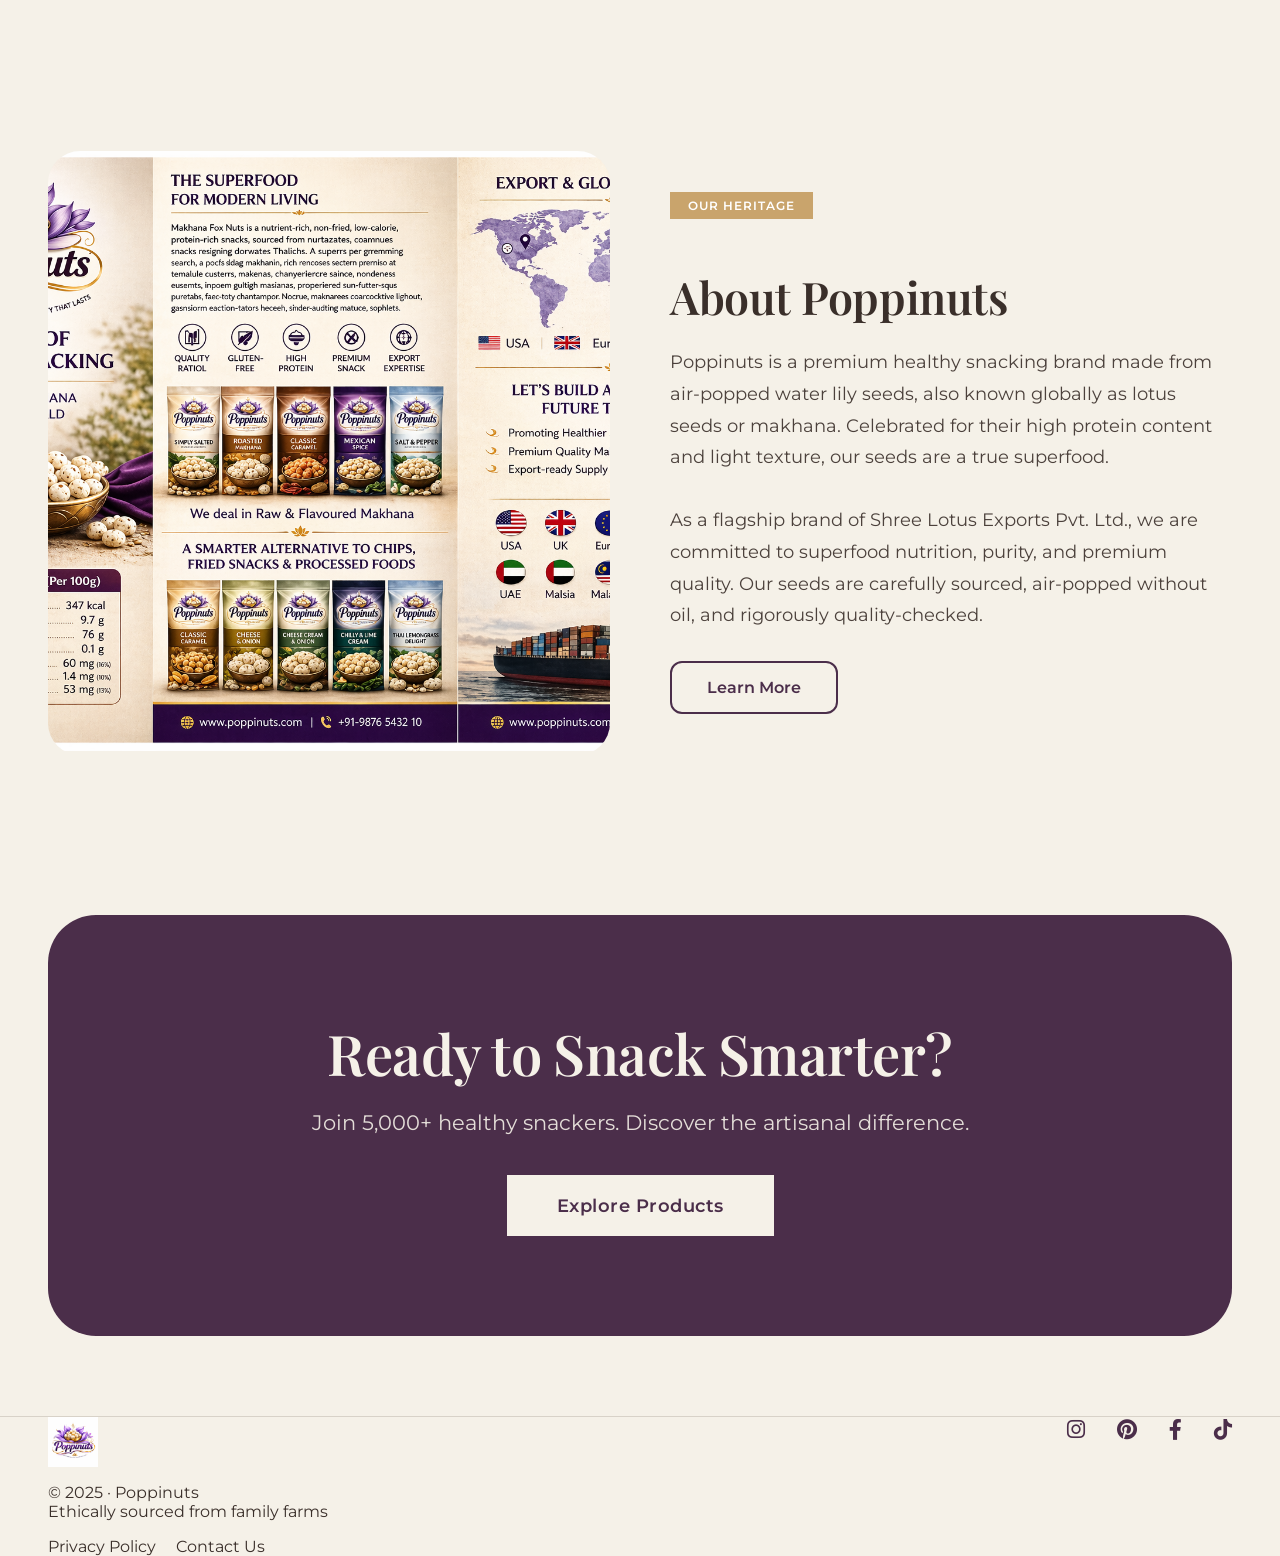
==== commit 64fa8dd4: "update brand name" ====
--- a/index.html
+++ b/index.html
@@ -292,6 +292,7 @@
   <nav class="navbar">
     <a href="index.html" class="logo">
       <img src="assets/logo/makana logo.png" alt="Poppinuts Logo" style="height: 60px; width: auto; display: block;">
+      <span class="logo-text">Poppinuts</span>
     </a>
     <ul class="nav-links">
       <li><a href="index.html#home">Home</a></li>
@@ -299,7 +300,6 @@
       <li><a href="contact.html">Contact</a></li>
       <li><a href="products.html">Collection</a></li>
       <li><a href="index.html#nutrition">Wellness</a></li>
-      <li><a href="index.html#stories">Stories</a></li>
     </ul>
   </nav>
 </div>
--- a/style.css
+++ b/style.css
@@ -91,9 +91,14 @@
   font-weight: 700;
   letter-spacing: -0.02em;
   color: var(--dark);
+  display: flex;
+  align-items: center;
+  gap: 12px;
+  text-decoration: none;
 }
 
-.logo .accent {
+.logo-text {
+  font-family: "Playfair Display", serif;
   color: var(--primary);
 }
 
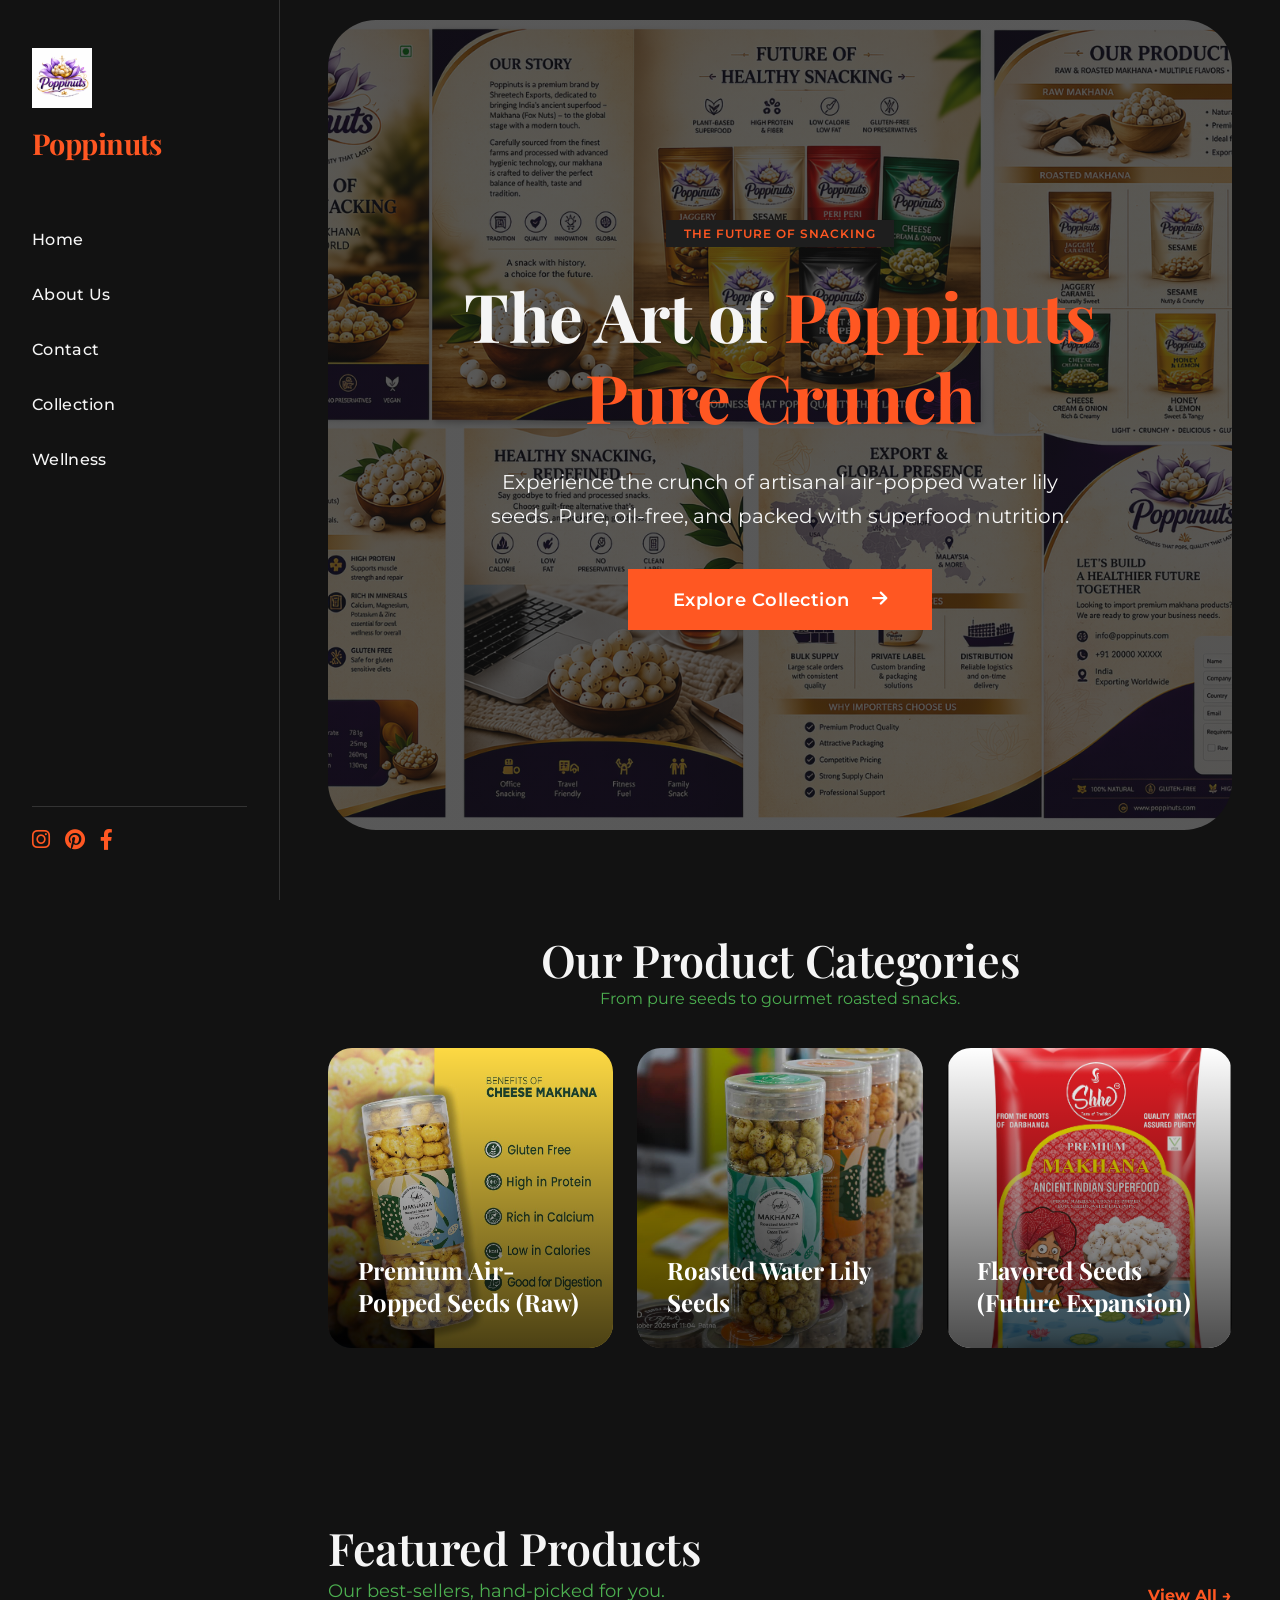
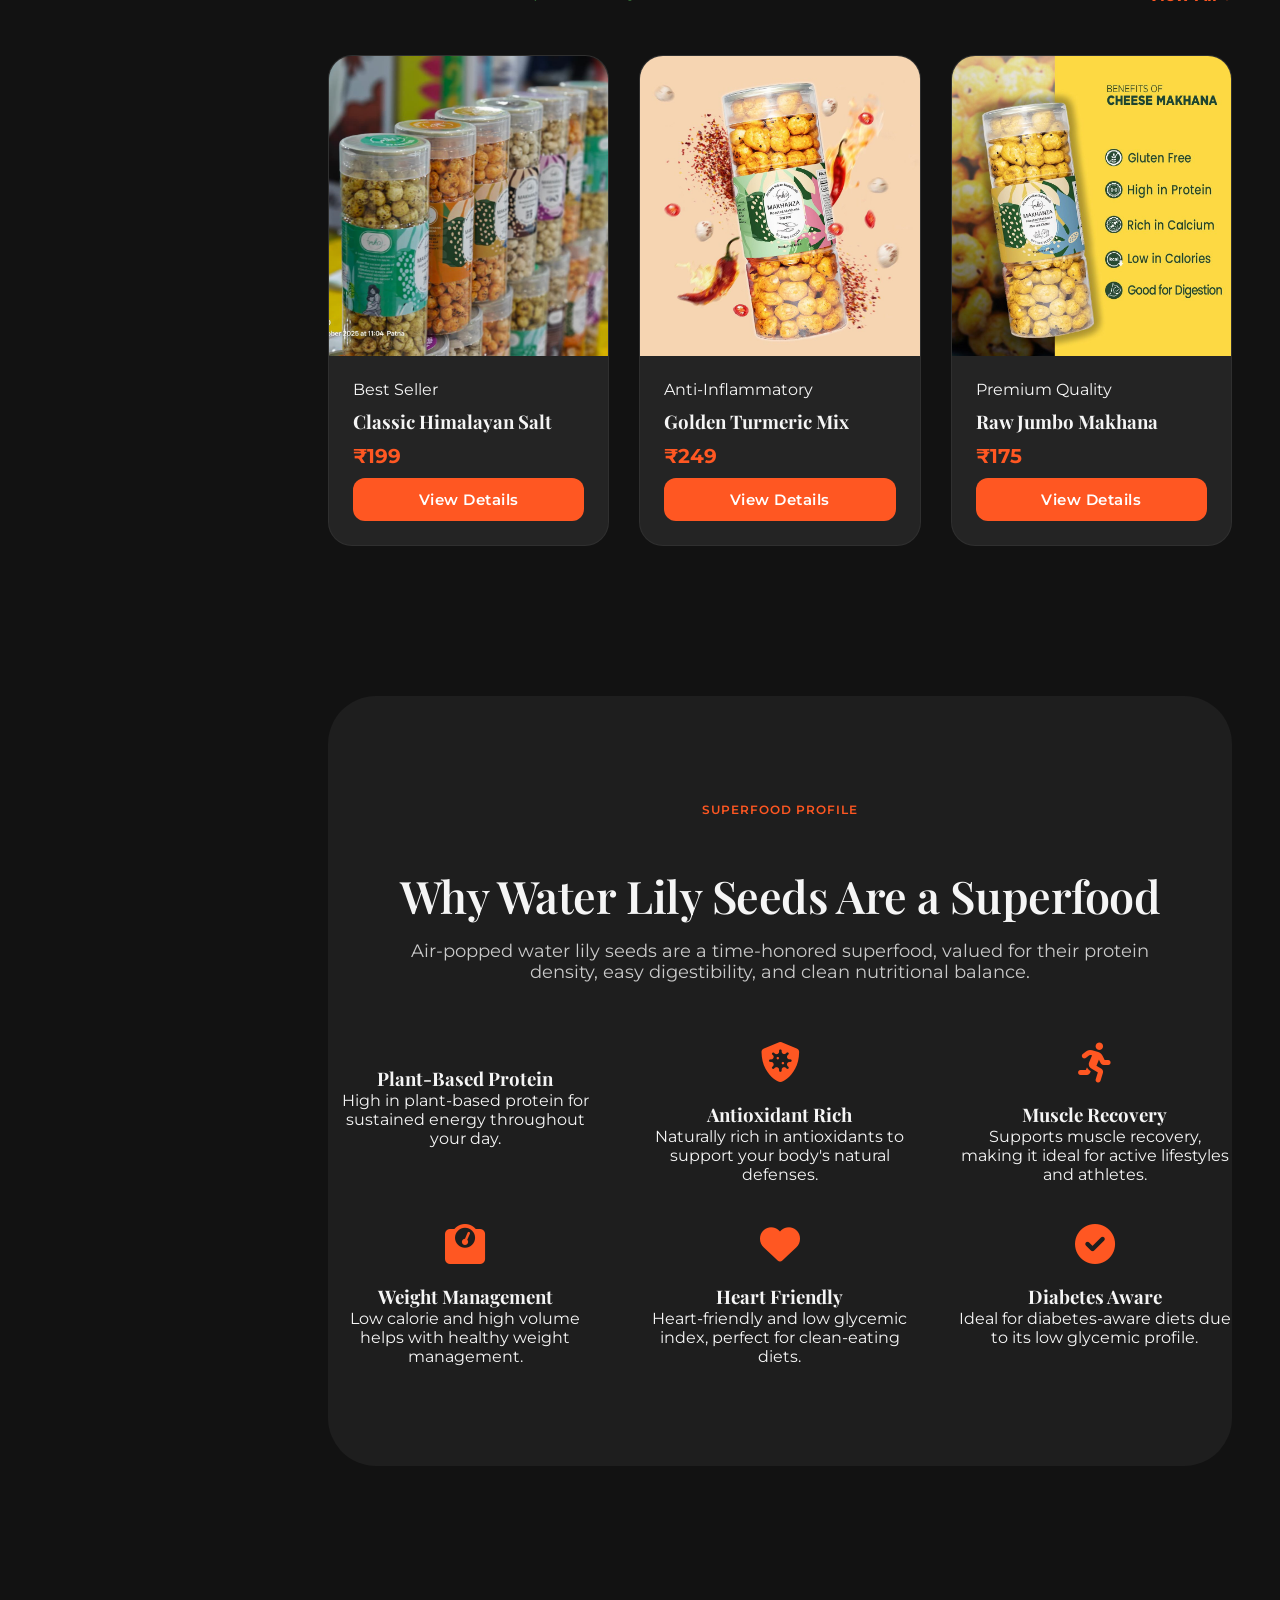
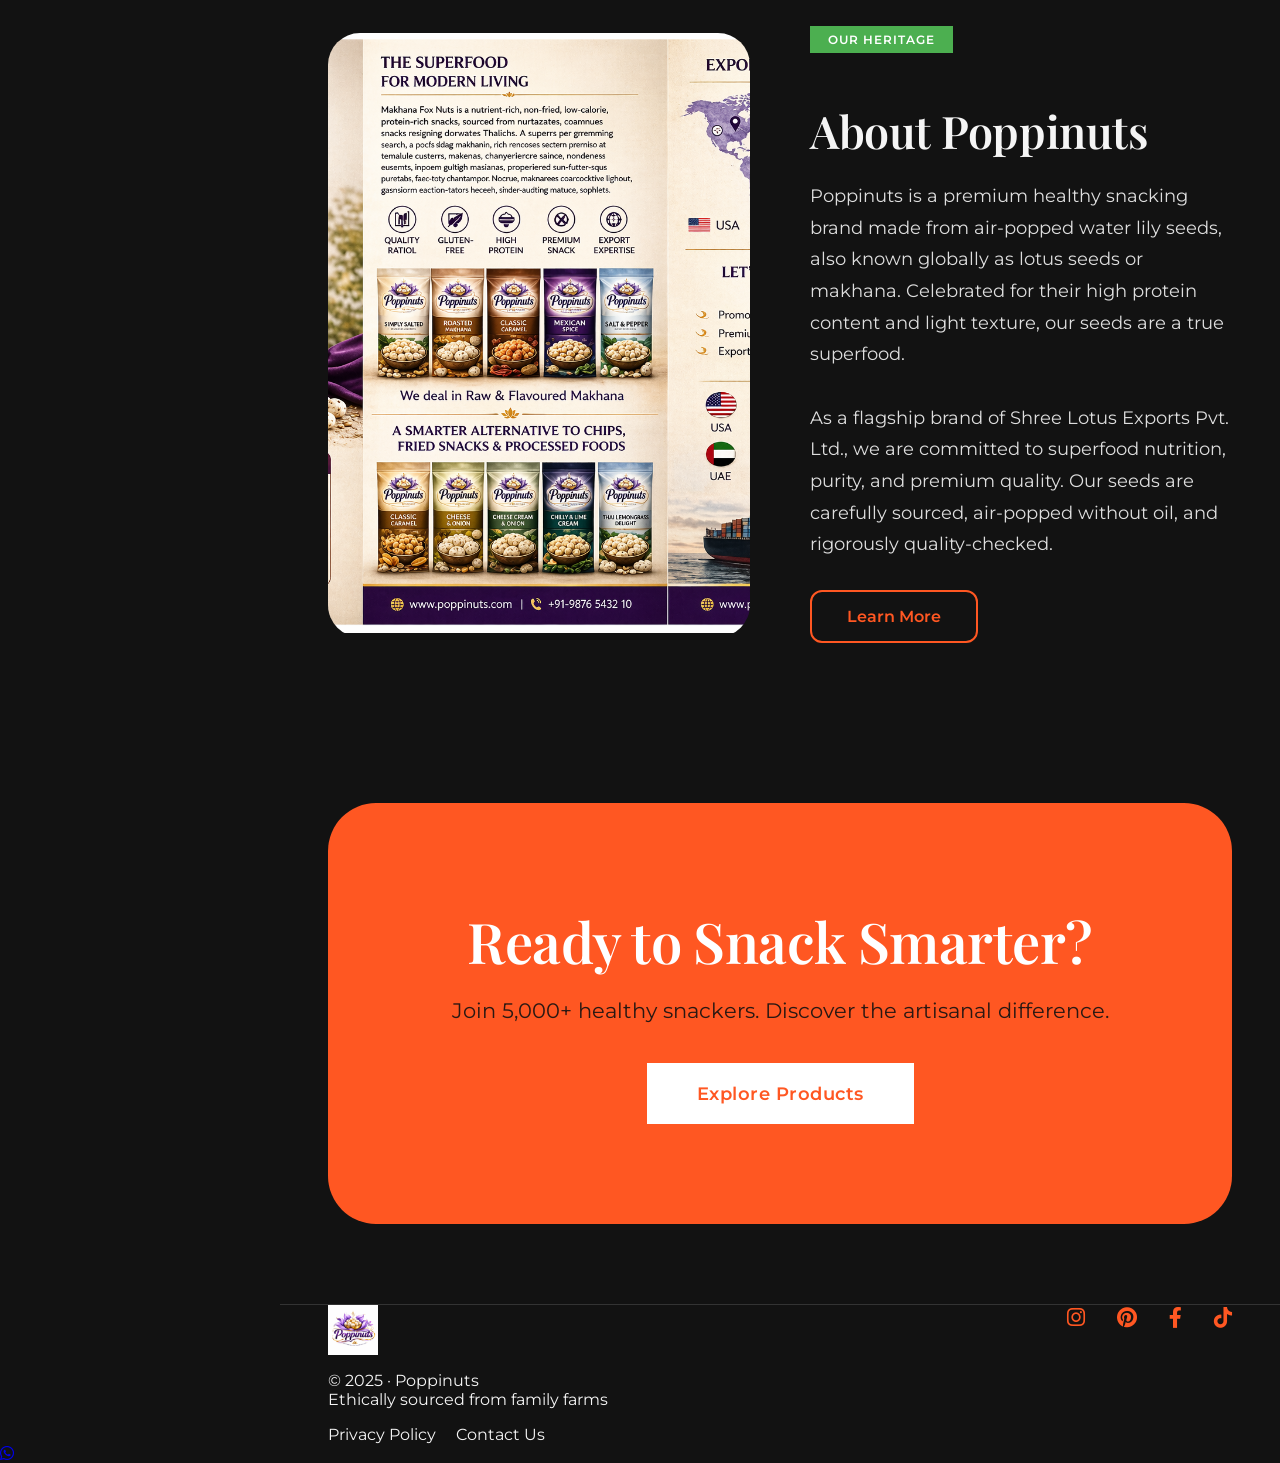
==== commit 502e2712: "change theme" ====
--- a/index.html
+++ b/index.html
@@ -60,7 +60,7 @@
         justify-content: center;
         text-align: center;
         padding: 100px 0;
-        background-image: linear-gradient(rgba(245, 245, 245, 0.6), rgba(245, 245, 245, 0.6)), 
+        background-image: linear-gradient(rgba(18, 18, 18, 0.7), rgba(18, 18, 18, 0.7)), 
                           url("assets/brocer images/ChatGPT Image Apr 22, 2026, 11_00_46 AM.png");
         background-size: cover;
         background-position: center;
@@ -166,16 +166,16 @@
       }
 
       .product-item {
-        background: var(--light);
+        background: var(--surface);
         border-radius: 24px;
         overflow: hidden;
         transition: all 0.4s ease;
-        border: 1px solid rgba(0,0,0,0.05);
+        border: 1px solid rgba(255,255,255,0.05);
       }
 
       .product-item:hover {
         transform: translateY(-8px);
-        box-shadow: 0 20px 40px rgba(0, 0, 0, 0.08);
+        box-shadow: 0 20px 40px rgba(0, 0, 0, 0.4);
       }
 
       .product-image {
@@ -259,12 +259,12 @@
       }
 
       .cta-block h2 {
-        color: var(--light);
+        color: white;
         font-size: 3.5rem;
       }
 
       .cta-block .btn {
-        background: var(--light);
+        background: white;
         color: var(--primary);
         margin-top: 40px;
         padding: 20px 50px;
@@ -288,251 +288,249 @@
     </style>
   </head>
   <body>
-<div class="container">
-  <nav class="navbar">
-    <a href="index.html" class="logo">
-      <img src="assets/logo/makana logo.png" alt="Poppinuts Logo" style="height: 60px; width: auto; display: block;">
-      <span class="logo-text">Poppinuts</span>
+    <!-- Mobile Header -->
+    <header class="mobile-header">
+      <a href="index.html" class="logo">
+        <img src="assets/logo/makana logo.png" alt="Poppinuts Logo" style="height: 40px; width: auto;">
+        <span class="logo-text" style="font-size: 1.2rem;">Poppinuts</span>
+      </a>
+      <button class="menu-toggle" id="menuToggle">
+        <i class="fas fa-bars"></i>
+      </button>
+    </header>
+
+    <!-- Sidebar -->
+    <aside class="sidebar" id="sidebar">
+      <a href="index.html" class="logo">
+        <img src="assets/logo/makana logo.png" alt="Poppinuts Logo" style="height: 60px; width: auto; display: block;">
+        <span class="logo-text">Poppinuts</span>
+      </a>
+      <ul class="nav-links">
+        <li><a href="index.html#home">Home</a></li>
+        <li><a href="about.html">About Us</a></li>
+        <li><a href="contact.html">Contact</a></li>
+        <li><a href="products.html">Collection</a></li>
+        <li><a href="index.html#nutrition">Wellness</a></li>
+      </ul>
+      <div class="sidebar-footer">
+        <div class="social-icons" style="margin-left: 0; display: flex; gap: 15px;">
+          <a href="#" style="margin-left: 0;"><i class="fab fa-instagram"></i></a>
+          <a href="#" style="margin-left: 0;"><i class="fab fa-pinterest"></i></a>
+          <a href="#" style="margin-left: 0;"><i class="fab fa-facebook-f"></i></a>
+        </div>
+      </div>
+    </aside>
+
+    <main class="main-content">
+      <!-- 1. HERO -->
+      <div class="container" id="home">
+        <div class="hero">
+          <div class="hero-content">
+            <div class="hero-badge">The Future of Snacking</div>
+            <h1>
+              The Art of <span class="business-name">Poppinuts</span><br /><span>Pure Crunch</span>
+            </h1>
+            <p class="hero-description">
+              Experience the crunch of artisanal air-popped water lily seeds. 
+              Pure, oil-free, and packed with superfood nutrition.
+            </p>
+            <a href="#products" class="btn" style="padding: 20px 45px; font-size: 1.1rem;">
+              Explore Collection <i class="fas fa-arrow-right" style="margin-left: 10px;"></i>
+            </a>
+          </div>
+        </div>
+      </div>
+
+      <!-- 2. CATEGORIES -->
+      <div class="container">
+        <div class="categories">
+          <h2 style="text-align: center;">Our Product Categories</h2>
+          <p style="text-align: center; color: var(--accent); margin-bottom: 40px;">From pure seeds to gourmet roasted snacks.</p>
+          <div class="category-grid">
+            <a href="products.html" class="category-tile">
+              <img src="assets/products/WhatsApp Image 2026-04-24 at 1.31.23 PM.jpeg" alt="Raw">
+              <h3>Premium Air-Popped Seeds (Raw)</h3>
+            </a>
+            <a href="products.html" class="category-tile">
+              <img src="assets/products/WhatsApp Image 2026-04-24 at 1.31.24 PM (1).jpeg" alt="Roasted">
+              <h3>Roasted Water Lily Seeds</h3>
+            </a>
+            <a href="products.html" class="category-tile">
+              <img src="assets/products/WhatsApp Image 2026-04-24 at 1.31.30 PM (1).jpeg" alt="Mixes">
+              <h3>Flavored Seeds (Future Expansion)</h3>
+            </a>
+          </div>
+        </div>
+      </div>
+
+      <!-- 3. PRODUCT GRID -->
+      <div class="container" id="products">
+        <div class="product-showcase">
+          <div style="display: flex; justify-content: space-between; align-items: flex-end; margin-bottom: 40px;">
+            <div>
+              <h2>Featured Products</h2>
+              <p class="section-subhead">Our best-sellers, hand-picked for you.</p>
+            </div>
+            <a href="products.html" style="color: var(--primary); font-weight: 700; text-decoration: none;">View All →</a>
+          </div>
+          
+          <div class="product-grid">
+            <!-- Product 1 -->
+            <div class="product-item">
+              <div class="product-image product-roasted-img"></div>
+              <div class="product-info">
+                <div class="product-tag">Best Seller</div>
+                <h3 style="margin: 10px 0;">Classic Himalayan Salt</h3>
+                <p class="product-price">₹199</p>
+                <a href="products.html" class="btn" style="width: 100%; border-radius: 12px; padding: 12px; text-decoration: none;">View Details</a>
+              </div>
+            </div>
+            <!-- Product 2 -->
+            <div class="product-item">
+              <div class="product-image product-spiced-img"></div>
+              <div class="product-info">
+                <div class="product-tag">Anti-Inflammatory</div>
+                <h3 style="margin: 10px 0;">Golden Turmeric Mix</h3>
+                <p class="product-price">₹249</p>
+                <a href="products.html" class="btn" style="width: 100%; border-radius: 12px; padding: 12px; text-decoration: none;">View Details</a>
+              </div>
+            </div>
+            <!-- Product 3 -->
+            <div class="product-item">
+              <div class="product-image product-raw-img"></div>
+              <div class="product-info">
+                <div class="product-tag">Premium Quality</div>
+                <h3 style="margin: 10px 0;">Raw Jumbo Makhana</h3>
+                <p class="product-price">₹175</p>
+                <a href="products.html" class="btn" style="width: 100%; border-radius: 12px; padding: 12px; text-decoration: none;">View Details</a>
+              </div>
+            </div>
+          </div>
+        </div>
+      </div>
+
+      <!-- 4. BENEFITS / SUPERFOOD -->
+      <div class="container" id="nutrition">
+        <div class="benefits">
+          <div style="text-align: center; max-width: 800px; margin: 0 auto;">
+            <div class="hero-badge">Superfood Profile</div>
+            <h2 style="color: var(--dark); margin-top: 15px;">Why Water Lily Seeds Are a Superfood</h2>
+            <p style="color: var(--dark); opacity: 0.8; margin-top: 15px; font-size: 1.1rem;">
+              Air-popped water lily seeds are a time-honored superfood, valued for their protein density, easy digestibility, and clean nutritional balance.
+            </p>
+          </div>
+          <div class="benefits-grid">
+            <div class="benefit-item">
+              <i class="fas fa-protein"></i>
+              <h3>Plant-Based Protein</h3>
+              <p>High in plant-based protein for sustained energy throughout your day.</p>
+            </div>
+            <div class="benefit-item">
+              <i class="fas fa-shield-virus"></i>
+              <h3>Antioxidant Rich</h3>
+              <p>Naturally rich in antioxidants to support your body's natural defenses.</p>
+            </div>
+            <div class="benefit-item">
+              <i class="fas fa-running"></i>
+              <h3>Muscle Recovery</h3>
+              <p>Supports muscle recovery, making it ideal for active lifestyles and athletes.</p>
+            </div>
+            <div class="benefit-item">
+              <i class="fas fa-weight"></i>
+              <h3>Weight Management</h3>
+              <p>Low calorie and high volume helps with healthy weight management.</p>
+            </div>
+            <div class="benefit-item">
+              <i class="fas fa-heart"></i>
+              <h3>Heart Friendly</h3>
+              <p>Heart-friendly and low glycemic index, perfect for clean-eating diets.</p>
+            </div>
+            <div class="benefit-item">
+              <i class="fas fa-check-circle"></i>
+              <h3>Diabetes Aware</h3>
+              <p>Ideal for diabetes-aware diets due to its low glycemic profile.</p>
+            </div>
+          </div>
+        </div>
+      </div>
+
+      <!-- 5. STORY / TRUST -->
+      <div class="container">
+        <div class="story-section">
+          <div class="story-image">
+            <img src="assets/brocer images/ChatGPT Image Apr 22, 2026, 11_13_33 AM.png" alt="Makhana Heritage">
+          </div>
+          <div class="story-content">
+            <div class="hero-badge" style="background: var(--accent); color: white;">Our Heritage</div>
+            <h2 style="margin: 20px 0;">About Poppinuts</h2>
+            <p style="font-size: 1.1rem; line-height: 1.8; color: var(--dark); opacity: 0.9;">
+              Poppinuts is a premium healthy snacking brand made from air-popped water lily seeds, also known globally as lotus seeds or makhana. Celebrated for their high protein content and light texture, our seeds are a true superfood.
+              <br><br>
+              As a flagship brand of Shree Lotus Exports Pvt. Ltd., we are committed to superfood nutrition, purity, and premium quality. Our seeds are carefully sourced, air-popped without oil, and rigorously quality-checked.
+            </p>
+            <a href="about.html" class="btn-outline" style="margin-top: 30px; padding: 15px 35px; border-radius: 12px;">Learn More</a>
+          </div>
+        </div>
+      </div>
+
+      <!-- 6. REPETITION / FINAL CTA -->
+      <div class="container">
+        <div class="cta-block">
+          <h2>Ready to Snack Smarter?</h2>
+          <p style="color: var(--light); font-size: 1.3rem; margin-top: 20px; opacity: 0.9;">
+            Join 5,000+ healthy snackers. Discover the artisanal difference.
+          </p>
+          <a href="#products" class="btn">Explore Products</a>
+        </div>
+      </div>
+
+      <footer class="container">
+        <div>
+          <a href="index.html" class="logo" style="display: inline-block; margin-bottom: 12px">
+            <img src="assets/logo/makana logo.png" alt="Poppinuts Logo" style="height: 50px; width: auto; display: block;">
+          </a>
+          <p>
+            © 2025 · <span class="business-name"></span><br />Ethically sourced from family farms
+          </p>
+          <div style="margin-top: 16px;">
+            <a href="privacy-policy.html" style="color: var(--dark); text-decoration: none; margin-right: 16px;">Privacy Policy</a>
+            <a href="contact.html" style="color: var(--dark); text-decoration: none;">Contact Us</a>
+          </div>
+        </div>
+        <div class="social-icons">
+          <a href="#"><i class="fab fa-instagram"></i></a>
+          <a href="#"><i class="fab fa-pinterest"></i></a>
+          <a href="#"><i class="fab fa-facebook-f"></i></a>
+          <a href="#"><i class="fab fa-tiktok"></i></a>
+        </div>
+      </footer>
+    </main>
+
+    <!-- WhatsApp Floating Button -->
+    <a href="https://wa.me/919990019424?text=Hi%20Raw%20%26%20Roasted%20Makhana!%20I%20have%20a%20question%20about%20your%20products." class="whatsapp-float" target="_blank" aria-label="Chat on WhatsApp">
+      <i class="fab fa-whatsapp"></i>
     </a>
-    <ul class="nav-links">
-      <li><a href="index.html#home">Home</a></li>
-      <li><a href="about.html">About Us</a></li>
-      <li><a href="contact.html">Contact</a></li>
-      <li><a href="products.html">Collection</a></li>
-      <li><a href="index.html#nutrition">Wellness</a></li>
-    </ul>
-  </nav>
-</div>
-
-    <!-- 1. HERO -->
-    <div class="container" id="home">
-      <div class="hero">
-        <div class="hero-content">
-          <div class="hero-badge">The Future of Snacking</div>
-          <h1>
-            The Art of <span class="business-name">Poppinuts</span><br /><span>Pure Crunch</span>
-          </h1>
-          <p class="hero-description">
-            Experience the crunch of artisanal air-popped water lily seeds. 
-            Pure, oil-free, and packed with superfood nutrition.
-          </p>
-          <a href="#products" class="btn" style="padding: 20px 45px; font-size: 1.1rem;">
-            Explore Collection <i class="fas fa-arrow-right" style="margin-left: 10px;"></i>
-          </a>
-        </div>
-      </div>
-    </div>
-
-    <!-- 2. CATEGORIES -->
-    <div class="container">
-      <div class="categories">
-        <h2 style="text-align: center;">Our Product Categories</h2>
-        <p style="text-align: center; color: var(--accent); margin-bottom: 40px;">From pure seeds to gourmet roasted snacks.</p>
-        <div class="category-grid">
-          <a href="products.html" class="category-tile">
-            <img src="assets/products/WhatsApp Image 2026-04-24 at 1.31.23 PM.jpeg" alt="Raw">
-            <h3>Premium Air-Popped Seeds (Raw)</h3>
-          </a>
-          <a href="products.html" class="category-tile">
-            <img src="assets/products/WhatsApp Image 2026-04-24 at 1.31.24 PM (1).jpeg" alt="Roasted">
-            <h3>Roasted Water Lily Seeds</h3>
-          </a>
-          <a href="products.html" class="category-tile">
-            <img src="assets/products/WhatsApp Image 2026-04-24 at 1.31.30 PM (1).jpeg" alt="Mixes">
-            <h3>Flavored Seeds (Future Expansion)</h3>
-          </a>
-        </div>
-      </div>
-    </div>
-
-    <!-- 3. PRODUCT GRID -->
-    <div class="container" id="products">
-      <div class="product-showcase">
-        <div style="display: flex; justify-content: space-between; align-items: flex-end; margin-bottom: 40px;">
-          <div>
-            <h2>Featured Products</h2>
-            <p class="section-subhead">Our best-sellers, hand-picked for you.</p>
-          </div>
-          <a href="products.html" style="color: var(--primary); font-weight: 700; text-decoration: none;">View All →</a>
-        </div>
-        
-        <div class="product-grid">
-          <!-- Product 1 -->
-          <div class="product-item">
-            <div class="product-image product-roasted-img"></div>
-            <div class="product-info">
-              <div class="product-tag">Best Seller</div>
-              <h3 style="margin: 10px 0;">Classic Himalayan Salt</h3>
-              <p class="product-price">₹199</p>
-              <a href="products.html" class="btn" style="width: 100%; border-radius: 12px; padding: 12px; text-decoration: none;">View Details</a>
-            </div>
-          </div>
-          <!-- Product 2 -->
-          <div class="product-item">
-            <div class="product-image product-spiced-img"></div>
-            <div class="product-info">
-              <div class="product-tag">Anti-Inflammatory</div>
-              <h3 style="margin: 10px 0;">Golden Turmeric Mix</h3>
-              <p class="product-price">₹249</p>
-              <a href="products.html" class="btn" style="width: 100%; border-radius: 12px; padding: 12px; text-decoration: none;">View Details</a>
-            </div>
-          </div>
-          <!-- Product 3 -->
-          <div class="product-item">
-            <div class="product-image product-raw-img"></div>
-            <div class="product-info">
-              <div class="product-tag">Premium Quality</div>
-              <h3 style="margin: 10px 0;">Raw Jumbo Makhana</h3>
-              <p class="product-price">₹175</p>
-              <a href="products.html" class="btn" style="width: 100%; border-radius: 12px; padding: 12px; text-decoration: none;">View Details</a>
-            </div>
-          </div>
-        </div>
-      </div>
-    </div>
-
-    <!-- 4. BENEFITS / SUPERFOOD -->
-    <div class="container" id="nutrition">
-      <div class="benefits">
-        <div style="text-align: center; max-width: 800px; margin: 0 auto;">
-          <div class="hero-badge">Superfood Profile</div>
-          <h2 style="color: var(--dark); margin-top: 15px;">Why Water Lily Seeds Are a Superfood</h2>
-          <p style="color: var(--dark); opacity: 0.8; margin-top: 15px; font-size: 1.1rem;">
-            Air-popped water lily seeds are a time-honored superfood, valued for their protein density, easy digestibility, and clean nutritional balance.
-          </p>
-        </div>
-        <div class="benefits-grid">
-          <div class="benefit-item">
-            <i class="fas fa-protein"></i>
-            <h3>Plant-Based Protein</h3>
-            <p>High in plant-based protein for sustained energy throughout your day.</p>
-          </div>
-          <div class="benefit-item">
-            <i class="fas fa-shield-virus"></i>
-            <h3>Antioxidant Rich</h3>
-            <p>Naturally rich in antioxidants to support your body's natural defenses.</p>
-          </div>
-          <div class="benefit-item">
-            <i class="fas fa-running"></i>
-            <h3>Muscle Recovery</h3>
-            <p>Supports muscle recovery, making it ideal for active lifestyles and athletes.</p>
-          </div>
-          <div class="benefit-item">
-            <i class="fas fa-weight"></i>
-            <h3>Weight Management</h3>
-            <p>Low calorie and high volume helps with healthy weight management.</p>
-          </div>
-          <div class="benefit-item">
-            <i class="fas fa-heart"></i>
-            <h3>Heart Friendly</h3>
-            <p>Heart-friendly and low glycemic index, perfect for clean-eating diets.</p>
-          </div>
-          <div class="benefit-item">
-            <i class="fas fa-check-circle"></i>
-            <h3>Diabetes Aware</h3>
-            <p>Ideal for diabetes-aware diets due to its low glycemic profile.</p>
-          </div>
-        </div>
-      </div>
-    </div>
-
-    <!-- 5. STORY / TRUST -->
-    <div class="container">
-      <div class="story-section">
-        <div class="story-image">
-          <img src="assets/brocer images/ChatGPT Image Apr 22, 2026, 11_13_33 AM.png" alt="Makhana Heritage">
-        </div>
-        <div class="story-content">
-          <div class="hero-badge" style="background: var(--accent); color: white;">Our Heritage</div>
-          <h2 style="margin: 20px 0;">About Poppinuts</h2>
-          <p style="font-size: 1.1rem; line-height: 1.8; color: var(--dark); opacity: 0.9;">
-            Poppinuts is a premium healthy snacking brand made from air-popped water lily seeds, also known globally as lotus seeds or makhana. Celebrated for their high protein content and light texture, our seeds are a true superfood.
-            <br><br>
-            As a flagship brand of Shree Lotus Exports Pvt. Ltd., we are committed to superfood nutrition, purity, and premium quality. Our seeds are carefully sourced, air-popped without oil, and rigorously quality-checked.
-          </p>
-          <a href="about.html" class="btn-outline" style="margin-top: 30px; padding: 15px 35px; border-radius: 12px;">Learn More</a>
-        </div>
-      </div>
-    </div>
-
-    <!-- 6. REPETITION / FINAL CTA -->
-    <div class="container">
-      <div class="cta-block">
-        <h2>Ready to Snack Smarter?</h2>
-        <p style="color: var(--light); font-size: 1.3rem; margin-top: 20px; opacity: 0.9;">
-          Join 5,000+ healthy snackers. Discover the artisanal difference.
-        </p>
-        <a href="#products" class="btn">Explore Products</a>
-      </div>
-    </div>
-
-<footer class="container">
-  <div>
-    <a href="index.html" class="logo" style="display: inline-block; margin-bottom: 12px">
-      <img src="assets/logo/makana logo.png" alt="Poppinuts Logo" style="height: 50px; width: auto; display: block;">
-    </a>
-    <p>
-      © 2025 · <span class="business-name"></span><br />Ethically sourced from family farms
-    </p>
-    <div style="margin-top: 16px;">
-      <a href="privacy-policy.html" style="color: var(--dark); text-decoration: none; margin-right: 16px;">Privacy Policy</a>
-      <a href="contact.html" style="color: var(--dark); text-decoration: none;">Contact Us</a>
-    </div>
-  </div>
-  <div class="social-icons">
-    <a href="#"><i class="fab fa-instagram"></i></a>
-    <a href="#"><i class="fab fa-pinterest"></i></a>
-    <a href="#"><i class="fab fa-facebook-f"></i></a>
-    <a href="#"><i class="fab fa-tiktok"></i></a>
-  </div>
-</footer>
-
-<!-- WhatsApp Floating Button -->
-<a href="https://wa.me/919990019424?text=Hi%20Raw%20%26%20Roasted%20Makhana!%20I%20have%20a%20question%20about%20your%20products." class="whatsapp-float" target="_blank" aria-label="Chat on WhatsApp">
-  <i class="fab fa-whatsapp"></i>
-</a>
-
-<style>
-.whatsapp-float {
-  position: fixed;
-  bottom: 20px;
-  right: 20px;
-  width: 60px;
-  height: 60px;
-  background: #25D366;
-  color: white;
-  border-radius: 50%;
-  display: flex;
-  align-items: center;
-  justify-content: center;
-  font-size: 28px;
-  text-decoration: none;
-  box-shadow: 0 4px 12px rgba(37, 211, 102, 0.4);
-  transition: all 0.3s ease;
-  z-index: 1000;
-}
-
-.whatsapp-float:hover {
-  transform: scale(1.1);
-  box-shadow: 0 6px 16px rgba(37, 211, 102, 0.6);
-}
-
-.whatsapp-float i {
-  margin-top: 2px;
-}
-
-@media (max-width: 768px) {
-  .whatsapp-float {
-    bottom: 16px;
-    right: 16px;
-    width: 56px;
-    height: 56px;
-    font-size: 24px;
-  }
-}
-</style>
 
     <script>
+      // Mobile Menu Toggle
+      const menuToggle = document.getElementById('menuToggle');
+      const sidebar = document.getElementById('sidebar');
+      
+      if (menuToggle && sidebar) {
+        menuToggle.addEventListener('click', () => {
+          sidebar.classList.toggle('active');
+          const icon = menuToggle.querySelector('i');
+          if (sidebar.classList.contains('active')) {
+            icon.classList.remove('fa-bars');
+            icon.classList.add('fa-times');
+          } else {
+            icon.classList.remove('fa-times');
+            icon.classList.add('fa-bars');
+          }
+        });
+      }
+
+      // Smooth Scroll
       document.addEventListener("click", function (e) {
         const anchor = e.target.closest('a');
         if (!anchor) return;
@@ -544,6 +542,14 @@
           const target = document.getElementById(id);
           if (target) {
             e.preventDefault();
+            
+            // Close sidebar on mobile after clicking
+            if (window.innerWidth <= 1024 && sidebar.classList.contains('active')) {
+              sidebar.classList.remove('active');
+              menuToggle.querySelector('i').classList.remove('fa-times');
+              menuToggle.querySelector('i').classList.add('fa-bars');
+            }
+            
             target.scrollIntoView({ behavior: "smooth", block: "start" });
           }
         }
--- a/style.css
+++ b/style.css
@@ -1,9 +1,11 @@
 :root {
   --primary: #FF5722;
-  --secondary: #FFC107;
+  --secondary: #1E1E1E; /* Darker section background */
   --accent: #4CAF50;
-  --dark: #212121;
-  --light: #F5F5F5;
+  --dark: #F5F5F5;    /* Light text */
+  --light: #121212;   /* Dark background */
+  --surface: #242424;
+  --border: #333333;
 }
 
 * {
@@ -39,7 +41,7 @@
   justify-content: center;
   gap: 12px;
   background: var(--primary);
-  color: var(--light);
+  color: #ffffff; /* Always white on primary btn */
   font-weight: 600;
   padding: 14px 34px;
   border-radius: 0px;
@@ -54,8 +56,8 @@
 }
 
 .btn:hover {
-  background: var(--secondary);
-  color: var(--dark);
+  background: #E64A19; /* Slightly darker orange */
+  color: #ffffff;
   transform: translateY(-2px);
 }
 
@@ -71,18 +73,86 @@
 
 .btn-outline:hover {
   background: var(--primary);
-  color: var(--light);
+  color: #ffffff;
   transform: translateY(-2px);
 }
 
-/* Navbar Styling */
+/* Sidebar Layout */
+.sidebar {
+  position: fixed;
+  left: 0;
+  top: 0;
+  bottom: 0;
+  width: 280px;
+  background-color: var(--light);
+  border-right: 1px solid var(--border);
+  padding: 48px 32px;
+  display: flex;
+  flex-direction: column;
+  z-index: 1000;
+  transition: all 0.3s ease;
+}
+
+.main-content {
+  margin-left: 280px;
+  transition: all 0.3s ease;
+}
+
+.sidebar .logo {
+  flex-direction: column;
+  align-items: flex-start;
+  gap: 16px;
+  margin-bottom: 60px;
+}
+
+.sidebar .nav-links {
+  flex-direction: column;
+  gap: 20px;
+  align-items: flex-start;
+  margin-bottom: auto;
+}
+
+.sidebar .nav-links a {
+  font-size: 1rem;
+  padding: 8px 0;
+  width: 100%;
+  display: block;
+}
+
+.sidebar-footer {
+  margin-top: 40px;
+  padding-top: 20px;
+  border-top: 1px solid var(--border);
+}
+
+.mobile-header {
+  display: none;
+  justify-content: space-between;
+  align-items: center;
+  padding: 20px;
+  background: var(--light);
+  border-bottom: 1px solid var(--border);
+  position: sticky;
+  top: 0;
+  z-index: 1001;
+}
+
+.menu-toggle {
+  background: none;
+  border: none;
+  font-size: 1.5rem;
+  color: var(--primary);
+  cursor: pointer;
+}
+
+/* Navbar Styling (Legacy/Mobile) */
 .navbar {
   display: flex;
   justify-content: space-between;
   align-items: center;
   padding: 32px 0;
   flex-wrap: wrap;
-  border-bottom: 1px solid var(--secondary);
+  border-bottom: 1px solid var(--border);
   gap: 20px;
 }
 
@@ -126,7 +196,7 @@
 /* Footer Styling */
 footer {
   padding: 50px 0 40px;
-  border-top: 1px solid var(--secondary);
+  border-top: 1px solid var(--border);
   display: flex;
   justify-content: space-between;
   flex-wrap: wrap;
@@ -142,16 +212,30 @@
   display: inline-block;
 }
 
-/* Mobile Responsive Navbar/Footer */
+/* Mobile Responsive Adjustments */
+@media (max-width: 1024px) {
+  .sidebar {
+    transform: translateX(-100%);
+  }
+
+  .sidebar.active {
+    transform: translateX(0);
+  }
+
+  .main-content {
+    margin-left: 0;
+  }
+
+  .mobile-header {
+    display: flex;
+  }
+
+  .container {
+    padding: 0 24px;
+  }
+}
+
 @media (max-width: 900px) {
-  .navbar {
-    flex-direction: column;
-    text-align: center;
-  }
-  .nav-links {
-    justify-content: center;
-    gap: 28px;
-  }
   footer {
     flex-direction: column;
     text-align: center;
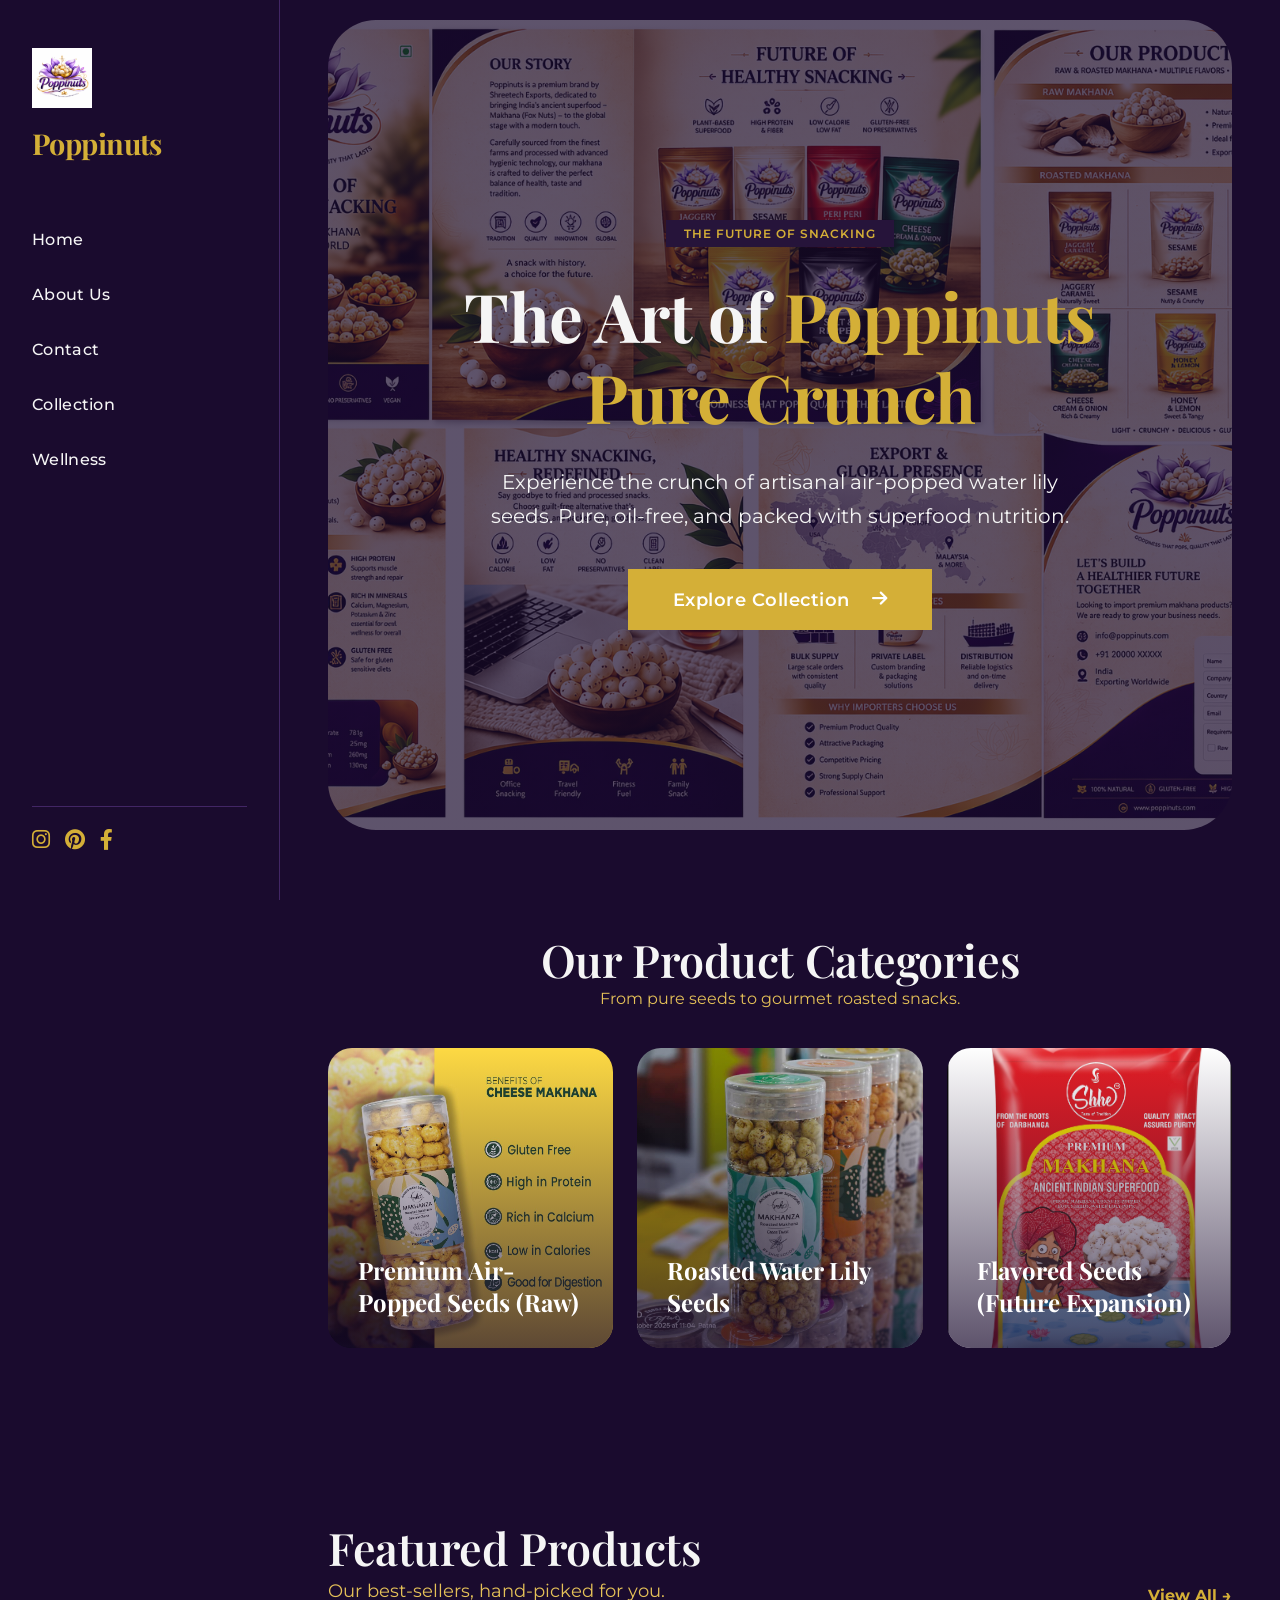
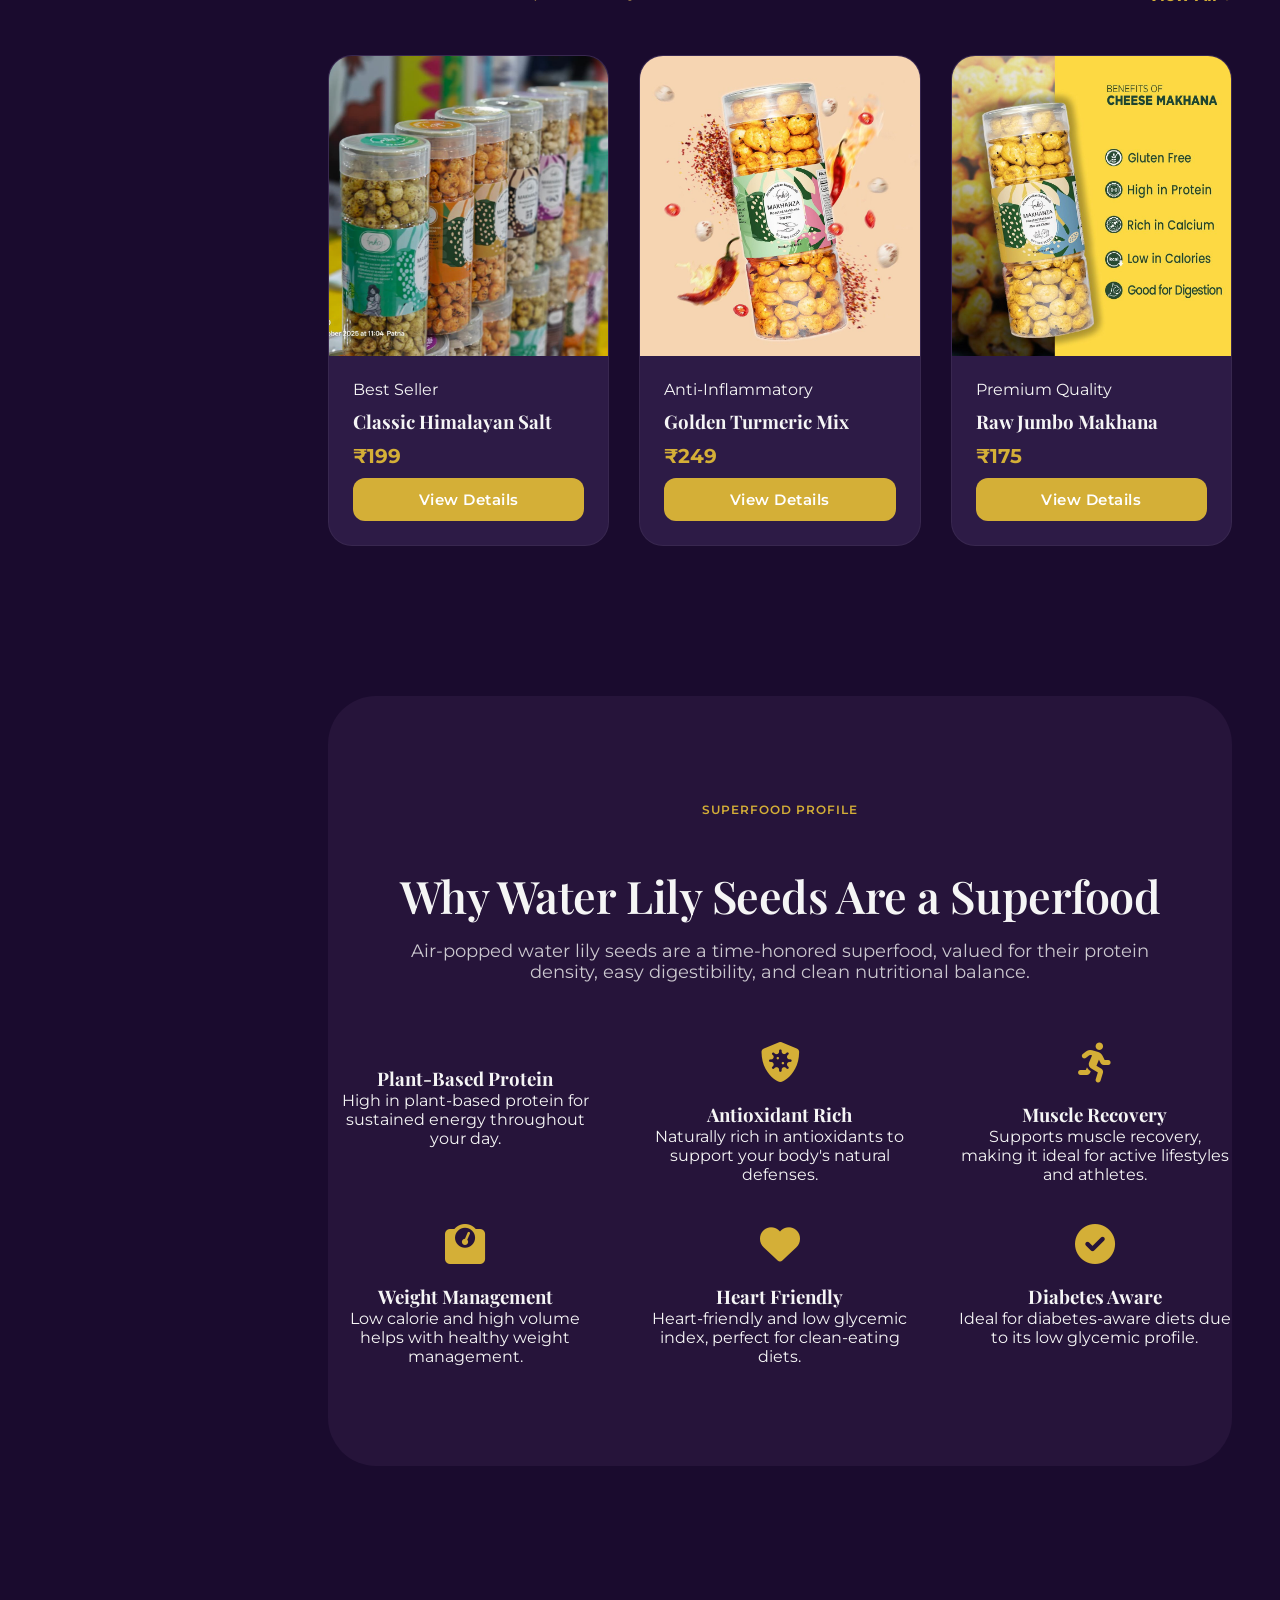
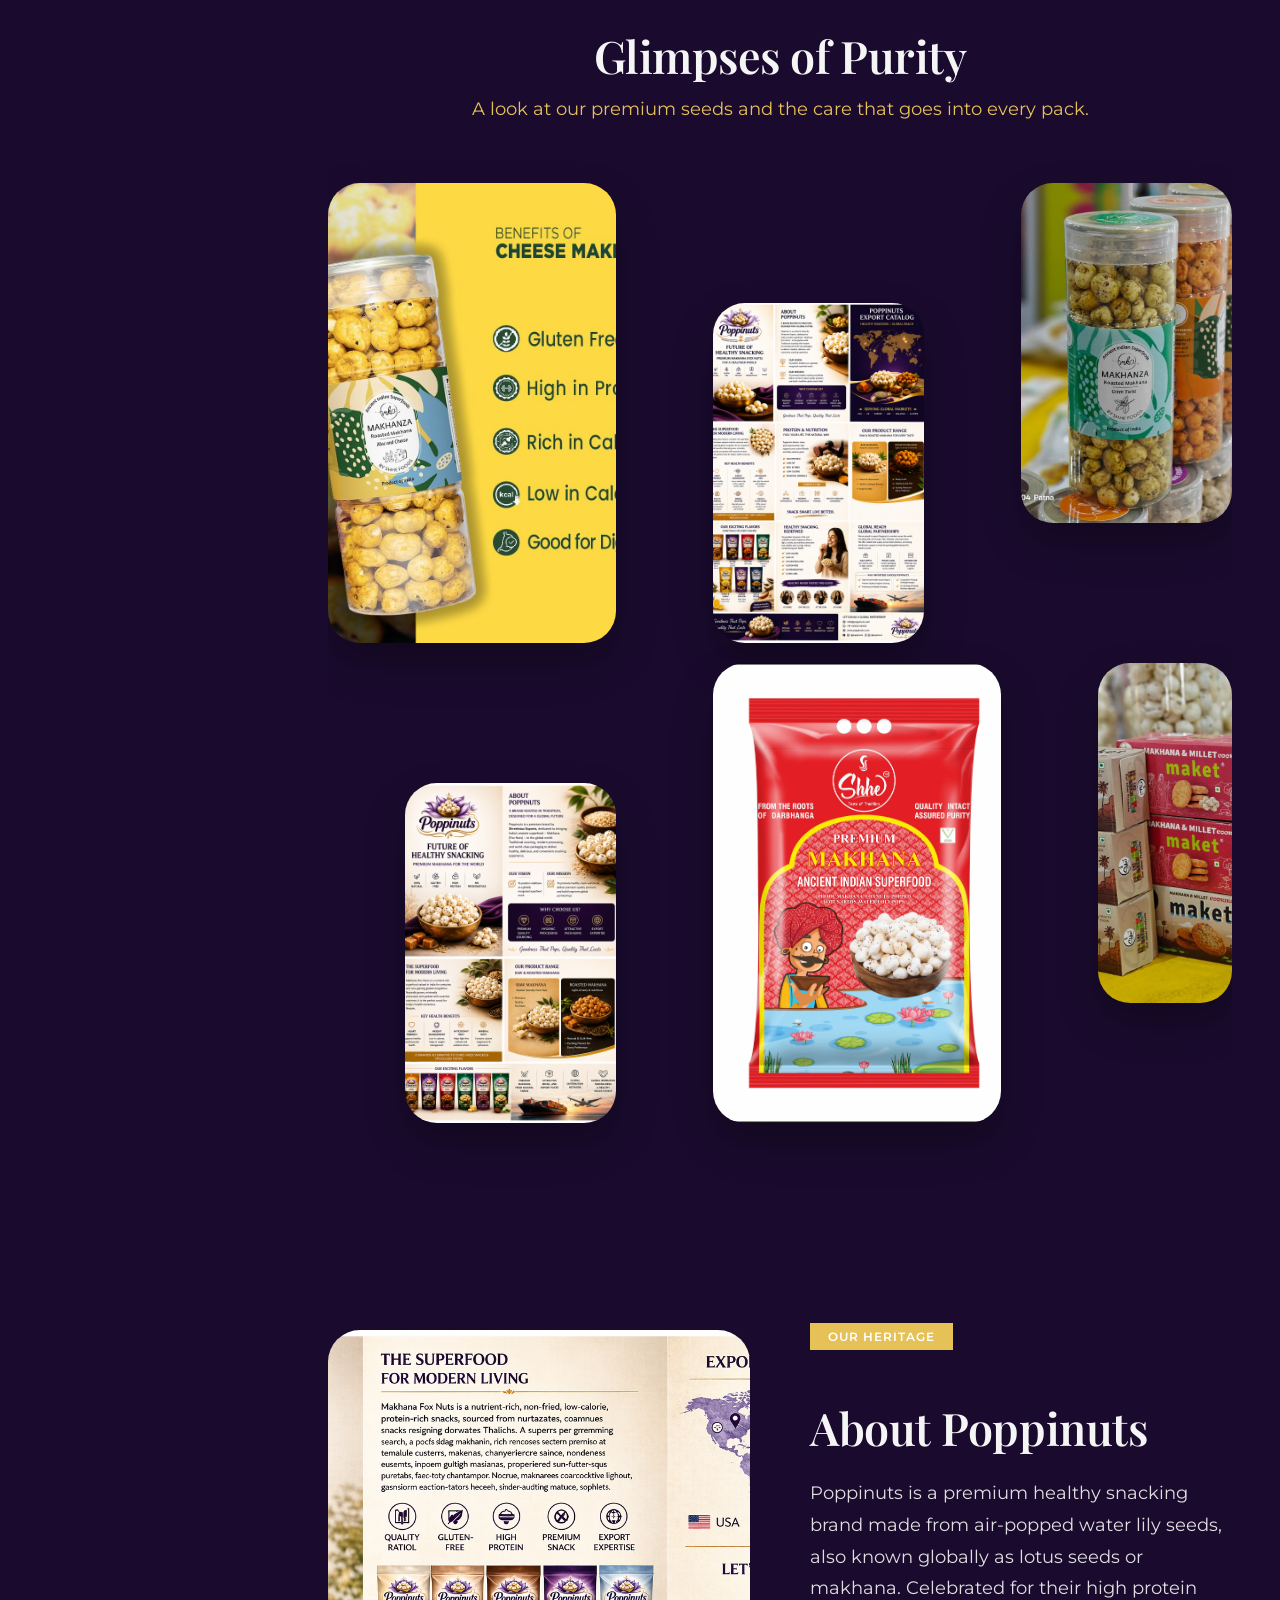
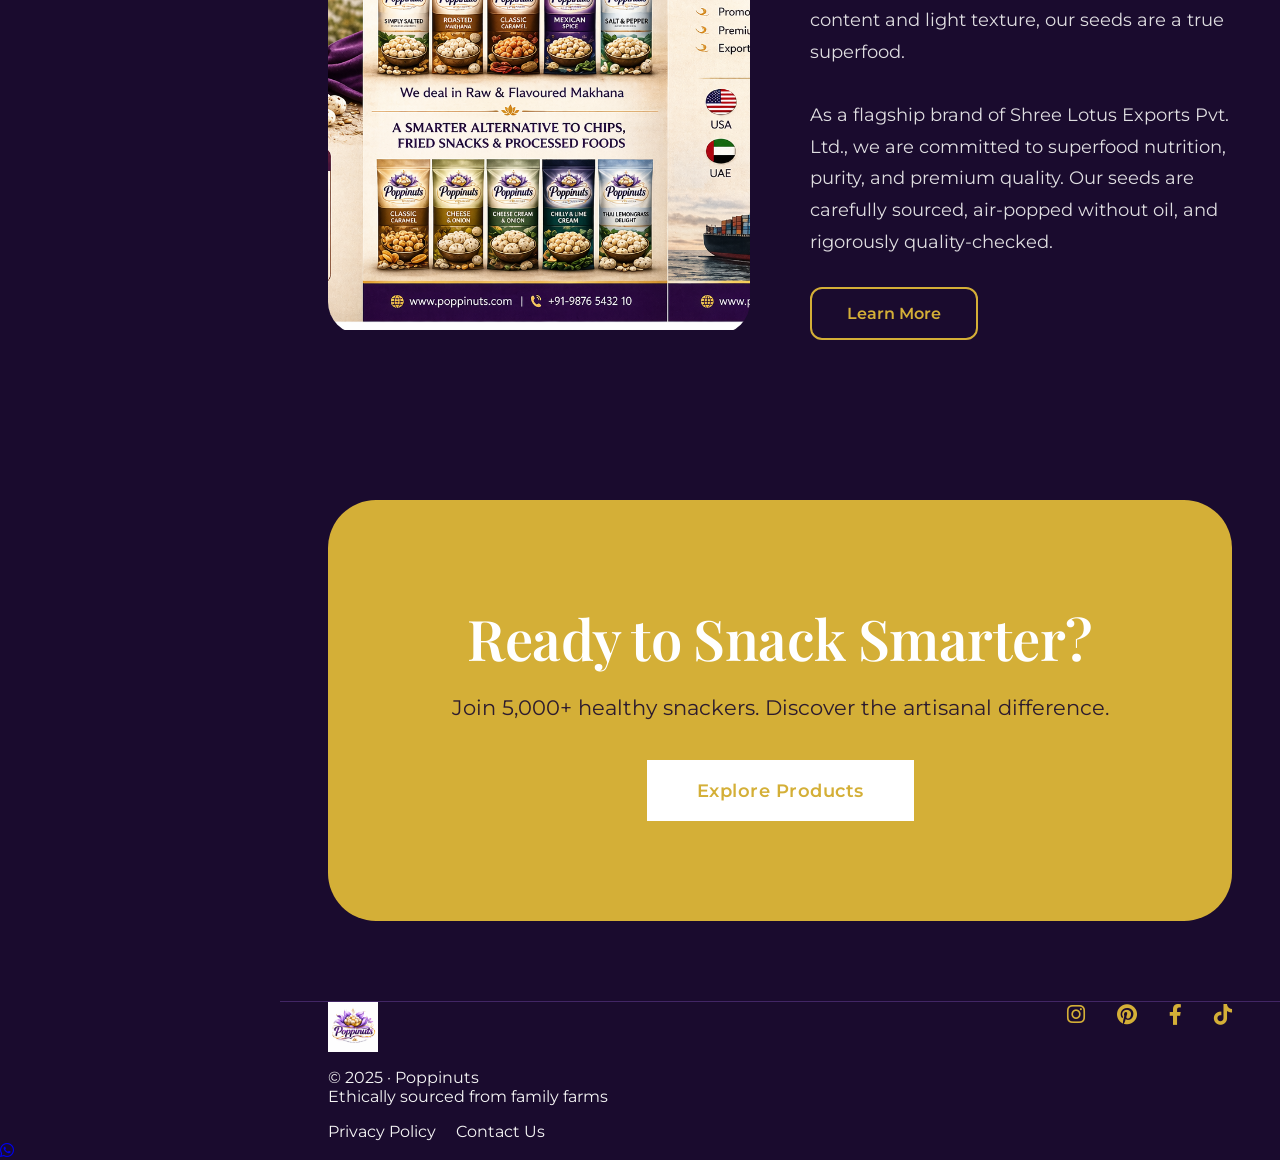
==== commit b1c187de: "change theme and add gallary" ====
--- a/index.html
+++ b/index.html
@@ -60,7 +60,7 @@
         justify-content: center;
         text-align: center;
         padding: 100px 0;
-        background-image: linear-gradient(rgba(18, 18, 18, 0.7), rgba(18, 18, 18, 0.7)), 
+        background-image: linear-gradient(rgba(26, 11, 46, 0.7), rgba(26, 11, 46, 0.7)), 
                           url("assets/brocer images/ChatGPT Image Apr 22, 2026, 11_00_46 AM.png");
         background-size: cover;
         background-position: center;
@@ -144,7 +144,7 @@
         left: 0;
         width: 100%;
         height: 100%;
-        background: linear-gradient(to top, rgba(0,0,0,0.7), transparent);
+        background: linear-gradient(to top, rgba(26, 11, 46, 0.7), transparent);
       }
 
       .category-tile h3 {
@@ -231,6 +231,73 @@
         align-items: center;
         gap: 60px;
         padding: 100px 0;
+      }
+
+      /* Floating Gallery Section */
+      .floating-gallery {
+        padding: 100px 0;
+        position: relative;
+        overflow: hidden;
+      }
+
+      .gallery-container {
+        display: grid;
+        grid-template-columns: repeat(12, 1fr);
+        grid-template-rows: repeat(8, 100px);
+        gap: 20px;
+        position: relative;
+      }
+
+      .floating-item {
+        position: relative;
+        border-radius: 32px;
+        overflow: hidden;
+        box-shadow: 0 20px 40px rgba(0,0,0,0.3);
+        animation: float linear infinite alternate;
+      }
+
+      .floating-item img {
+        width: 100%;
+        height: 100%;
+        object-fit: cover;
+        display: block;
+      }
+
+      .item-1 { grid-column: 1 / 5; grid-row: 1 / 5; animation-duration: 6s; }
+      .item-2 { grid-column: 6 / 9; grid-row: 2 / 5; animation-duration: 7s; animation-delay: -1s; }
+      .item-3 { grid-column: 10 / 13; grid-row: 1 / 4; animation-duration: 8s; animation-delay: -2s; }
+      .item-4 { grid-column: 2 / 5; grid-row: 6 / 9; animation-duration: 9s; animation-delay: -0.5s; }
+      .item-5 { grid-column: 6 / 10; grid-row: 5 / 9; animation-duration: 6.5s; animation-delay: -1.5s; }
+      .item-6 { grid-column: 11 / 13; grid-row: 5 / 8; animation-duration: 7.5s; animation-delay: -3s; }
+
+      @keyframes float {
+        0% { transform: translateY(0); }
+        100% { transform: translateY(-20px); }
+      }
+
+      @media (max-width: 1024px) {
+        .gallery-container {
+          grid-template-rows: repeat(10, 80px);
+        }
+        .item-1 { grid-column: 1 / 7; grid-row: 1 / 4; }
+        .item-2 { grid-column: 8 / 13; grid-row: 1 / 4; }
+        .item-3 { grid-column: 1 / 6; grid-row: 5 / 8; }
+        .item-4 { grid-column: 7 / 13; grid-row: 5 / 8; }
+        .item-5 { grid-column: 1 / 7; grid-row: 8 / 11; }
+        .item-6 { grid-column: 8 / 13; grid-row: 8 / 11; }
+      }
+
+      @media (max-width: 768px) {
+        .floating-gallery { padding: 60px 0; }
+        .gallery-container {
+          display: flex;
+          flex-direction: column;
+          gap: 30px;
+        }
+        .floating-item {
+          height: 300px;
+          animation: none; /* Disable animation on mobile for performance/UX */
+        }
       }
 
       .story-image {
@@ -449,6 +516,36 @@
               <i class="fas fa-check-circle"></i>
               <h3>Diabetes Aware</h3>
               <p>Ideal for diabetes-aware diets due to its low glycemic profile.</p>
+            </div>
+          </div>
+        </div>
+      </div>
+
+      <!-- Floating Gallery Section -->
+      <div class="container">
+        <div class="floating-gallery">
+          <div style="text-align: center; margin-bottom: 60px;">
+            <h2 style="margin-bottom: 10px;">Glimpses of Purity</h2>
+            <p class="section-subhead" style="margin: 0 auto;">A look at our premium seeds and the care that goes into every pack.</p>
+          </div>
+          <div class="gallery-container">
+            <div class="floating-item item-1">
+              <img src="assets/products/WhatsApp Image 2026-04-24 at 1.31.23 PM.jpeg" alt="Premium Raw Makhana">
+            </div>
+            <div class="floating-item item-2">
+              <img src="assets/brocer images/ChatGPT Image Apr 22, 2026, 11_04_01 AM.png" alt="Healthy Lifestyle">
+            </div>
+            <div class="floating-item item-3">
+              <img src="assets/products/WhatsApp Image 2026-04-24 at 1.31.24 PM (1).jpeg" alt="Roasted Snacks">
+            </div>
+            <div class="floating-item item-4">
+              <img src="assets/brocer images/ChatGPT Image Apr 22, 2026, 11_06_56 AM.png" alt="Natural Goodness">
+            </div>
+            <div class="floating-item item-5">
+              <img src="assets/products/WhatsApp Image 2026-04-24 at 1.31.30 PM (1).jpeg" alt="Gourmet Flavors">
+            </div>
+            <div class="floating-item item-6">
+              <img src="assets/products/WhatsApp Image 2026-04-24 at 1.31.29 PM.jpeg" alt="Snack Pack">
             </div>
           </div>
         </div>
--- a/style.css
+++ b/style.css
@@ -1,11 +1,11 @@
 :root {
-  --primary: #FF5722;
-  --secondary: #1E1E1E; /* Darker section background */
-  --accent: #4CAF50;
+  --primary: #D4AF37;
+  --secondary: #26143A; /* Darker section background */
+  --accent: #E5C158;
   --dark: #F5F5F5;    /* Light text */
-  --light: #121212;   /* Dark background */
-  --surface: #242424;
-  --border: #333333;
+  --light: #1A0B2E;   /* Dark background */
+  --surface: #2D1B46;
+  --border: #422665;
 }
 
 * {
@@ -56,7 +56,7 @@
 }
 
 .btn:hover {
-  background: #E64A19; /* Slightly darker orange */
+  background: #B5952F; /* Metallic Gold Hover */
   color: #ffffff;
   transform: translateY(-2px);
 }
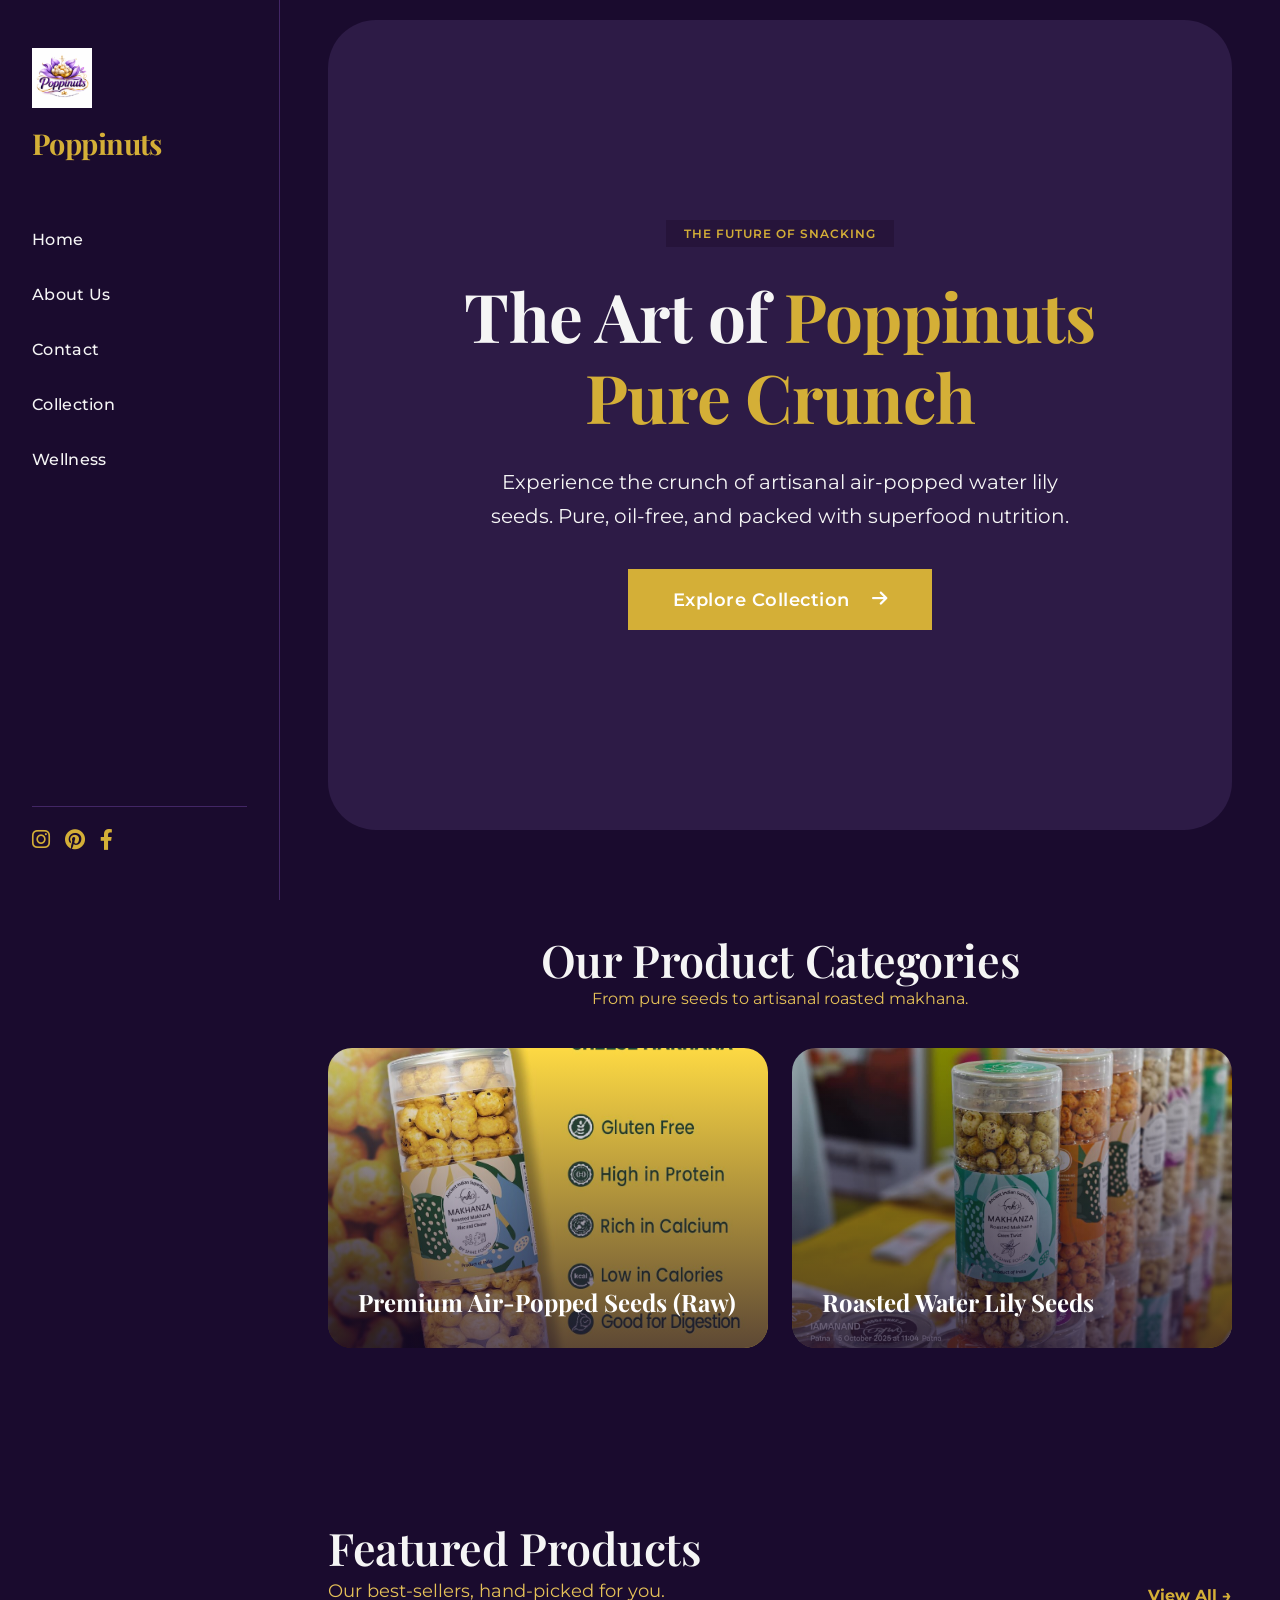
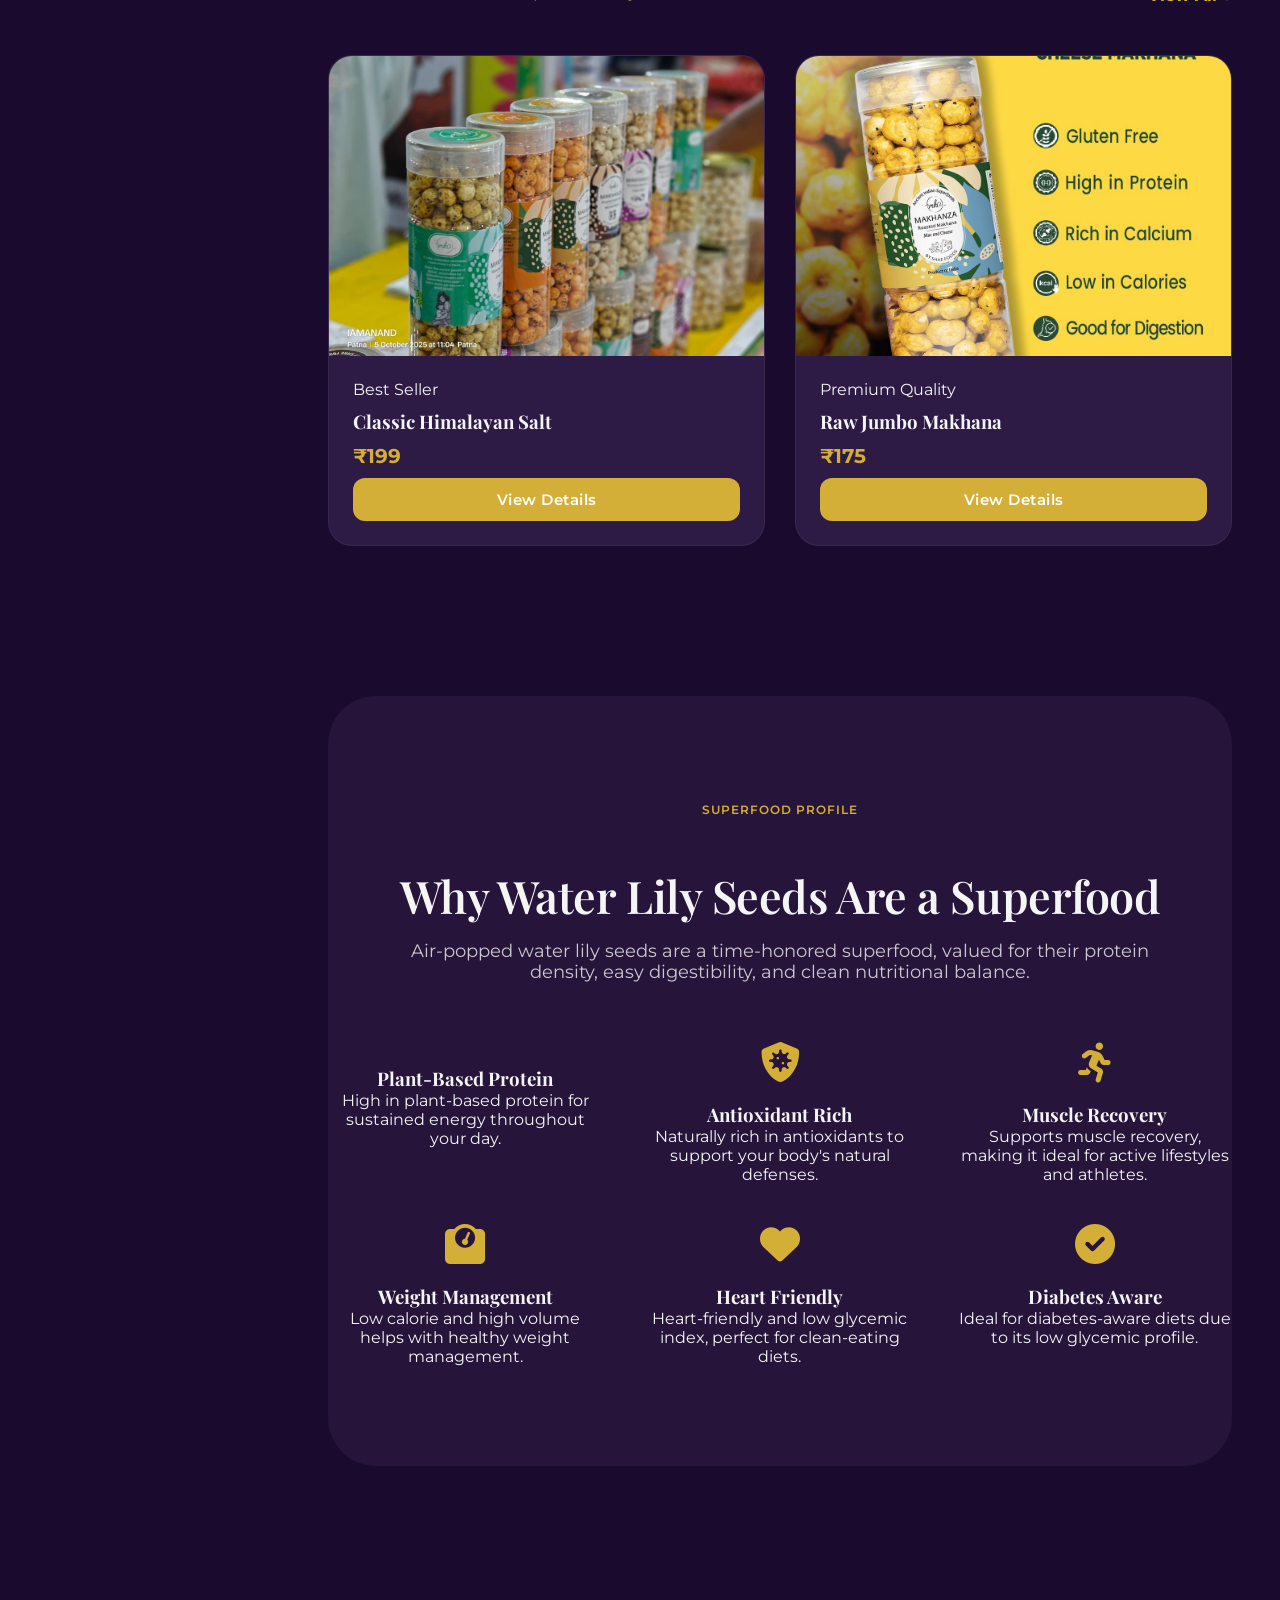
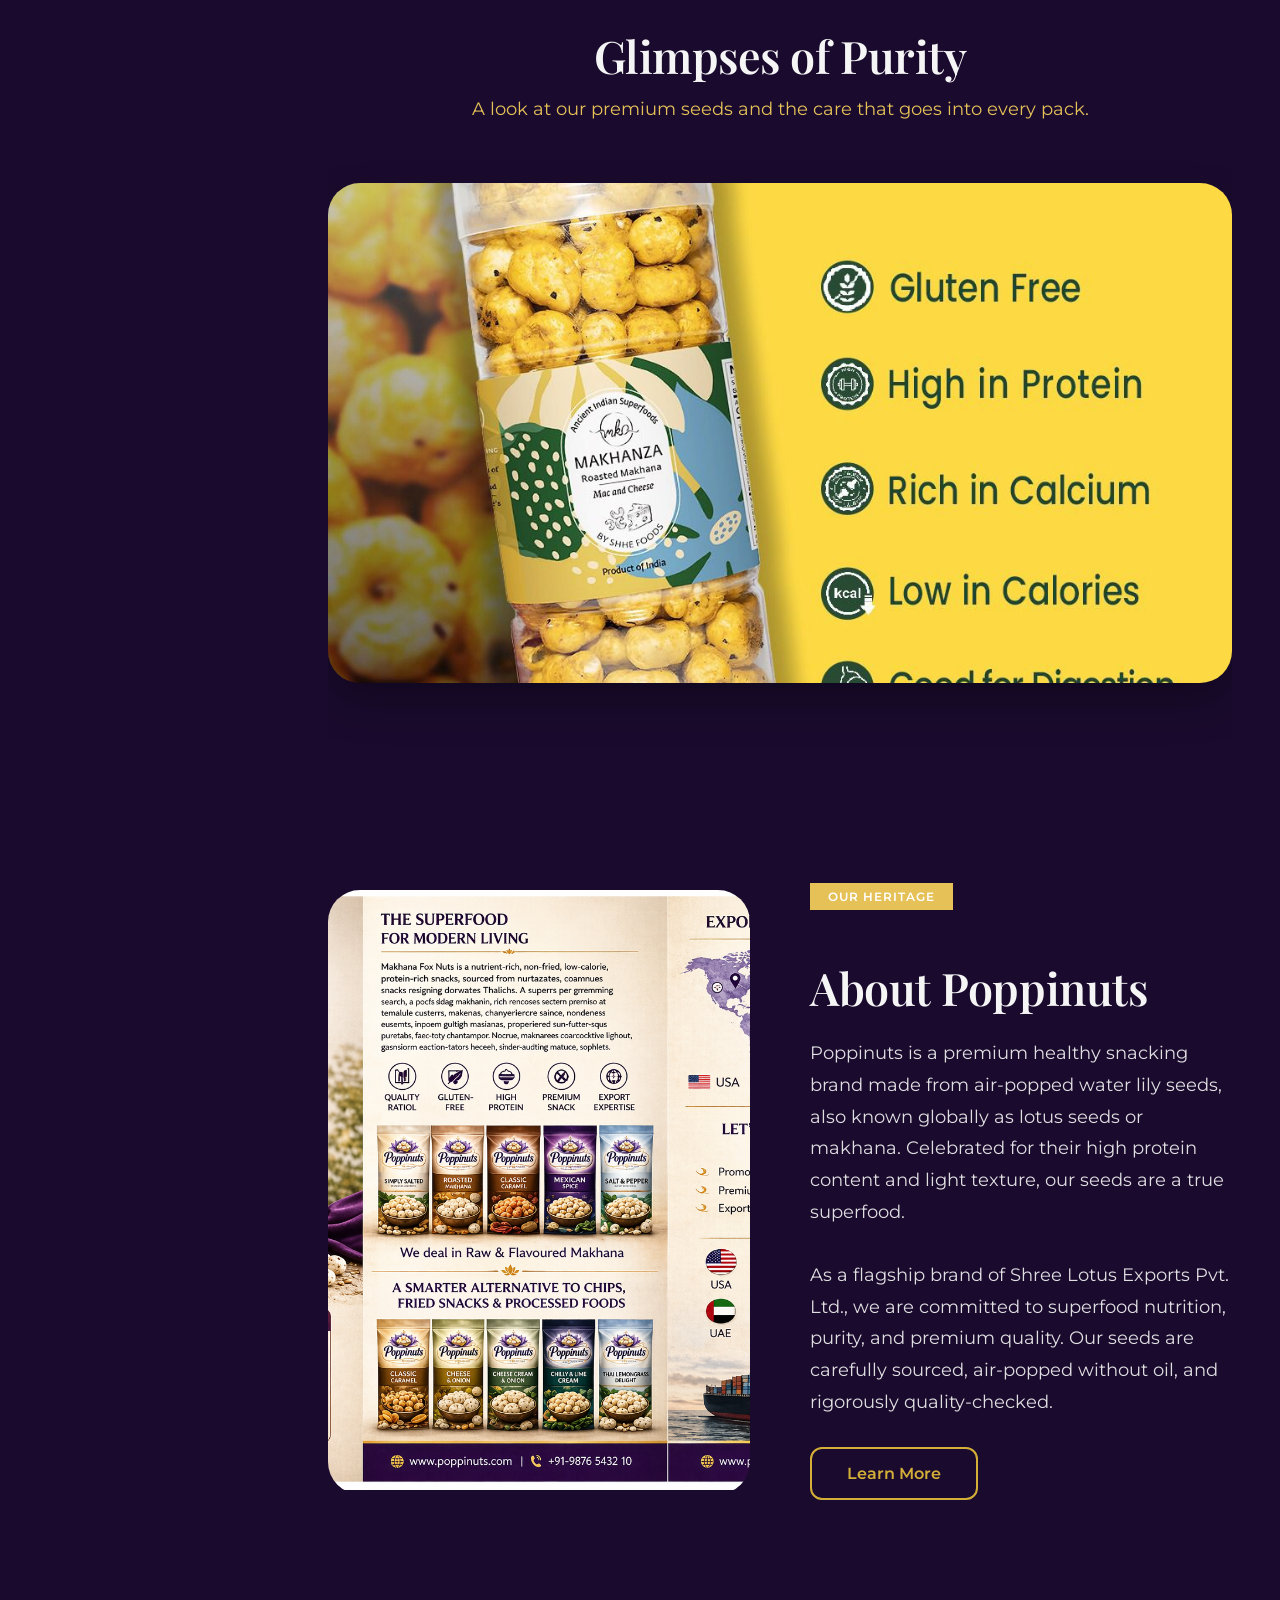
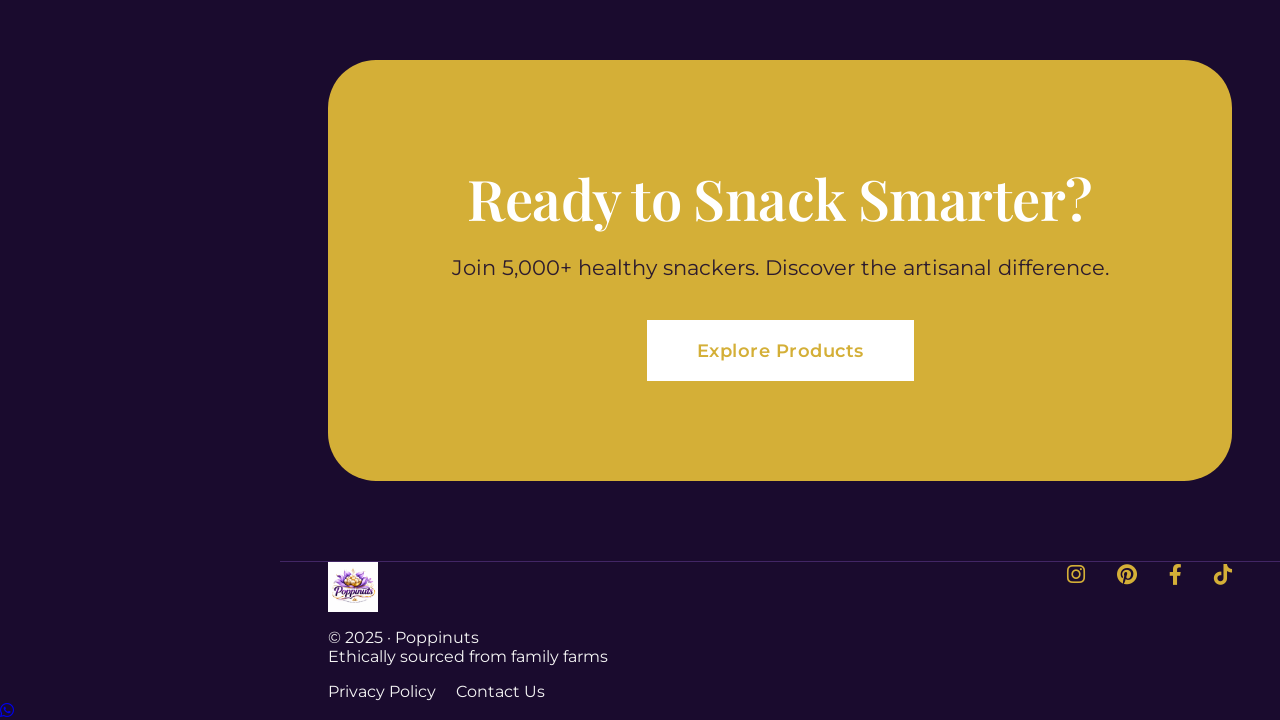
==== commit 17e3be27: "new update" ====
--- a/index.html
+++ b/index.html
@@ -7,6 +7,8 @@
       content="width=device-width, initial-scale=1.0, viewport-fit=cover, user-scalable=yes"
     />
     <title>Raw & Roasted Makhana | Artisanal Superfood</title>
+    <!-- Favicon -->
+    <link rel="icon" type="image/png" href="assets/logo/makana logo.png" />
     <!-- Google Fonts -->
     <link
       href="https://fonts.googleapis.com/css2?family=Montserrat:wght@300;400;500;600;700;800&family=Playfair+Display:wght@400;500;600;700;800&display=swap"
@@ -60,10 +62,7 @@
         justify-content: center;
         text-align: center;
         padding: 100px 0;
-        background-image: linear-gradient(rgba(26, 11, 46, 0.7), rgba(26, 11, 46, 0.7)), 
-                          url("assets/brocer images/ChatGPT Image Apr 22, 2026, 11_00_46 AM.png");
-        background-size: cover;
-        background-position: center;
+        background-color: var(--surface);
         border-radius: 48px;
         margin: 20px 0;
         overflow: hidden;
@@ -101,7 +100,7 @@
 
       .category-grid {
         display: grid;
-        grid-template-columns: repeat(3, 1fr);
+        grid-template-columns: repeat(2, 1fr);
         gap: 24px;
         margin-top: 40px;
       }
@@ -187,7 +186,6 @@
 
       .product-raw-img { background-image: url("assets/products/WhatsApp Image 2026-04-24 at 1.31.23 PM.jpeg"); }
       .product-roasted-img { background-image: url("assets/products/WhatsApp Image 2026-04-24 at 1.31.24 PM.jpeg"); }
-      .product-spiced-img { background-image: url("assets/products/WhatsApp Image 2026-04-24 at 1.31.27 PM.jpeg"); }
 
       .product-info {
         padding: 24px;
@@ -233,71 +231,78 @@
         padding: 100px 0;
       }
 
-      /* Floating Gallery Section */
-      .floating-gallery {
+      /* Gallery Slider Section */
+      .gallery-slider-section {
         padding: 100px 0;
+        overflow: hidden;
+      }
+
+      .slider-container {
         position: relative;
+        max-width: 1000px;
+        margin: 0 auto;
+      }
+
+      .slider-wrapper {
         overflow: hidden;
-      }
-
-      .gallery-container {
-        display: grid;
-        grid-template-columns: repeat(12, 1fr);
-        grid-template-rows: repeat(8, 100px);
-        gap: 20px;
-        position: relative;
-      }
-
-      .floating-item {
-        position: relative;
         border-radius: 32px;
-        overflow: hidden;
         box-shadow: 0 20px 40px rgba(0,0,0,0.3);
-        animation: float linear infinite alternate;
-      }
-
-      .floating-item img {
+      }
+
+      .slider-track {
+        display: flex;
+        transition: transform 0.5s ease-in-out;
+      }
+
+      .slider-slide {
+        min-width: 100%;
+        height: 500px;
+      }
+
+      .slider-slide img {
         width: 100%;
         height: 100%;
         object-fit: cover;
-        display: block;
-      }
-
-      .item-1 { grid-column: 1 / 5; grid-row: 1 / 5; animation-duration: 6s; }
-      .item-2 { grid-column: 6 / 9; grid-row: 2 / 5; animation-duration: 7s; animation-delay: -1s; }
-      .item-3 { grid-column: 10 / 13; grid-row: 1 / 4; animation-duration: 8s; animation-delay: -2s; }
-      .item-4 { grid-column: 2 / 5; grid-row: 6 / 9; animation-duration: 9s; animation-delay: -0.5s; }
-      .item-5 { grid-column: 6 / 10; grid-row: 5 / 9; animation-duration: 6.5s; animation-delay: -1.5s; }
-      .item-6 { grid-column: 11 / 13; grid-row: 5 / 8; animation-duration: 7.5s; animation-delay: -3s; }
-
-      @keyframes float {
-        0% { transform: translateY(0); }
-        100% { transform: translateY(-20px); }
-      }
-
-      @media (max-width: 1024px) {
-        .gallery-container {
-          grid-template-rows: repeat(10, 80px);
-        }
-        .item-1 { grid-column: 1 / 7; grid-row: 1 / 4; }
-        .item-2 { grid-column: 8 / 13; grid-row: 1 / 4; }
-        .item-3 { grid-column: 1 / 6; grid-row: 5 / 8; }
-        .item-4 { grid-column: 7 / 13; grid-row: 5 / 8; }
-        .item-5 { grid-column: 1 / 7; grid-row: 8 / 11; }
-        .item-6 { grid-column: 8 / 13; grid-row: 8 / 11; }
+      }
+
+      .slider-btn {
+        position: absolute;
+        top: 50%;
+        transform: translateY(-50%);
+        background: rgba(255, 255, 255, 0.1);
+        backdrop-filter: blur(5px);
+        color: white;
+        border: 1px solid rgba(255,255,255,0.2);
+        width: 50px;
+        height: 50px;
+        border-radius: 50%;
+        cursor: pointer;
+        z-index: 10;
+        transition: all 0.3s ease;
+        display: flex;
+        align-items: center;
+        justify-content: center;
+        font-size: 1.2rem;
+      }
+
+      .slider-btn:hover {
+        background: var(--primary);
+        border-color: var(--primary);
+        transform: translateY(-50%) scale(1.1);
+      }
+
+      .slider-btn-prev { left: -70px; }
+      .slider-btn-next { right: -70px; }
+
+      @media (max-width: 1200px) {
+        .slider-btn-prev { left: 10px; }
+        .slider-btn-next { right: 10px; }
       }
 
       @media (max-width: 768px) {
-        .floating-gallery { padding: 60px 0; }
-        .gallery-container {
-          display: flex;
-          flex-direction: column;
-          gap: 30px;
-        }
-        .floating-item {
-          height: 300px;
-          animation: none; /* Disable animation on mobile for performance/UX */
-        }
+        .slider-slide { height: 350px; }
+        .gallery-slider-section { padding: 60px 0; }
+        .slider-btn { width: 40px; height: 40px; font-size: 1rem; }
       }
 
       .story-image {
@@ -412,7 +417,7 @@
       <div class="container">
         <div class="categories">
           <h2 style="text-align: center;">Our Product Categories</h2>
-          <p style="text-align: center; color: var(--accent); margin-bottom: 40px;">From pure seeds to gourmet roasted snacks.</p>
+          <p style="text-align: center; color: var(--accent); margin-bottom: 40px;">From pure seeds to artisanal roasted makhana.</p>
           <div class="category-grid">
             <a href="products.html" class="category-tile">
               <img src="assets/products/WhatsApp Image 2026-04-24 at 1.31.23 PM.jpeg" alt="Raw">
@@ -421,10 +426,6 @@
             <a href="products.html" class="category-tile">
               <img src="assets/products/WhatsApp Image 2026-04-24 at 1.31.24 PM (1).jpeg" alt="Roasted">
               <h3>Roasted Water Lily Seeds</h3>
-            </a>
-            <a href="products.html" class="category-tile">
-              <img src="assets/products/WhatsApp Image 2026-04-24 at 1.31.30 PM (1).jpeg" alt="Mixes">
-              <h3>Flavored Seeds (Future Expansion)</h3>
             </a>
           </div>
         </div>
@@ -454,16 +455,6 @@
             </div>
             <!-- Product 2 -->
             <div class="product-item">
-              <div class="product-image product-spiced-img"></div>
-              <div class="product-info">
-                <div class="product-tag">Anti-Inflammatory</div>
-                <h3 style="margin: 10px 0;">Golden Turmeric Mix</h3>
-                <p class="product-price">₹249</p>
-                <a href="products.html" class="btn" style="width: 100%; border-radius: 12px; padding: 12px; text-decoration: none;">View Details</a>
-              </div>
-            </div>
-            <!-- Product 3 -->
-            <div class="product-item">
               <div class="product-image product-raw-img"></div>
               <div class="product-info">
                 <div class="product-tag">Premium Quality</div>
@@ -521,34 +512,39 @@
         </div>
       </div>
 
-      <!-- Floating Gallery Section -->
+      <!-- Gallery Slider Section -->
       <div class="container">
-        <div class="floating-gallery">
+        <section class="gallery-slider-section">
           <div style="text-align: center; margin-bottom: 60px;">
             <h2 style="margin-bottom: 10px;">Glimpses of Purity</h2>
             <p class="section-subhead" style="margin: 0 auto;">A look at our premium seeds and the care that goes into every pack.</p>
           </div>
-          <div class="gallery-container">
-            <div class="floating-item item-1">
-              <img src="assets/products/WhatsApp Image 2026-04-24 at 1.31.23 PM.jpeg" alt="Premium Raw Makhana">
-            </div>
-            <div class="floating-item item-2">
-              <img src="assets/brocer images/ChatGPT Image Apr 22, 2026, 11_04_01 AM.png" alt="Healthy Lifestyle">
-            </div>
-            <div class="floating-item item-3">
-              <img src="assets/products/WhatsApp Image 2026-04-24 at 1.31.24 PM (1).jpeg" alt="Roasted Snacks">
-            </div>
-            <div class="floating-item item-4">
-              <img src="assets/brocer images/ChatGPT Image Apr 22, 2026, 11_06_56 AM.png" alt="Natural Goodness">
-            </div>
-            <div class="floating-item item-5">
-              <img src="assets/products/WhatsApp Image 2026-04-24 at 1.31.30 PM (1).jpeg" alt="Gourmet Flavors">
-            </div>
-            <div class="floating-item item-6">
-              <img src="assets/products/WhatsApp Image 2026-04-24 at 1.31.29 PM.jpeg" alt="Snack Pack">
-            </div>
-          </div>
-        </div>
+          
+          <div class="slider-container">
+            <button class="slider-btn slider-btn-prev" id="prevBtn"><i class="fas fa-chevron-left"></i></button>
+            <button class="slider-btn slider-btn-next" id="nextBtn"><i class="fas fa-chevron-right"></i></button>
+            
+            <div class="slider-wrapper">
+              <div class="slider-track" id="sliderTrack">
+                <div class="slider-slide">
+                  <img src="assets/products/WhatsApp Image 2026-04-24 at 1.31.23 PM.jpeg" alt="Premium Raw Makhana">
+                </div>
+                <div class="slider-slide">
+                  <img src="assets/brocer images/ChatGPT Image Apr 22, 2026, 11_04_01 AM.png" alt="Healthy Lifestyle">
+                </div>
+                <div class="slider-slide">
+                  <img src="assets/products/WhatsApp Image 2026-04-24 at 1.31.24 PM (1).jpeg" alt="Roasted Makhana">
+                </div>
+                <div class="slider-slide">
+                  <img src="assets/brocer images/ChatGPT Image Apr 22, 2026, 11_06_56 AM.png" alt="Natural Goodness">
+                </div>
+                <div class="slider-slide">
+                  <img src="assets/products/WhatsApp Image 2026-04-24 at 1.31.24 PM.jpeg" alt="Artisanal Roasted">
+                </div>
+              </div>
+            </div>
+          </div>
+        </section>
       </div>
 
       <!-- 5. STORY / TRUST -->
@@ -604,7 +600,7 @@
     </main>
 
     <!-- WhatsApp Floating Button -->
-    <a href="https://wa.me/919990019424?text=Hi%20Raw%20%26%20Roasted%20Makhana!%20I%20have%20a%20question%20about%20your%20products." class="whatsapp-float" target="_blank" aria-label="Chat on WhatsApp">
+    <a href="https://wa.me/918097010359?text=Hi%20Raw%20%26%20Roasted%20Makhana!%20I%20have%20a%20question%20about%20your%20products." class="whatsapp-float" target="_blank" aria-label="Chat on WhatsApp">
       <i class="fab fa-whatsapp"></i>
     </a>
 
@@ -651,6 +647,50 @@
           }
         }
       });
+
+      // Gallery Slider Logic
+      const sliderTrack = document.getElementById('sliderTrack');
+      const prevBtn = document.getElementById('prevBtn');
+      const nextBtn = document.getElementById('nextBtn');
+      const slides = document.querySelectorAll('.slider-slide');
+      let currentIndex = 0;
+      const totalSlides = slides.length;
+
+      function updateSlider() {
+        if (sliderTrack) {
+          sliderTrack.style.transform = `translateX(-${currentIndex * 100}%)`;
+        }
+      }
+
+      if (nextBtn) {
+        nextBtn.addEventListener('click', () => {
+          currentIndex = (currentIndex + 1) % totalSlides;
+          updateSlider();
+          resetAutoSlide();
+        });
+      }
+
+      if (prevBtn) {
+        prevBtn.addEventListener('click', () => {
+          currentIndex = (currentIndex - 1 + totalSlides) % totalSlides;
+          updateSlider();
+          resetAutoSlide();
+        });
+      }
+
+      // Auto-slide feature
+      let autoSlideInterval = setInterval(() => {
+        currentIndex = (currentIndex + 1) % totalSlides;
+        updateSlider();
+      }, 5000);
+
+      function resetAutoSlide() {
+        clearInterval(autoSlideInterval);
+        autoSlideInterval = setInterval(() => {
+          currentIndex = (currentIndex + 1) % totalSlides;
+          updateSlider();
+        }, 5000);
+      }
     </script>
   </body>
 </html>
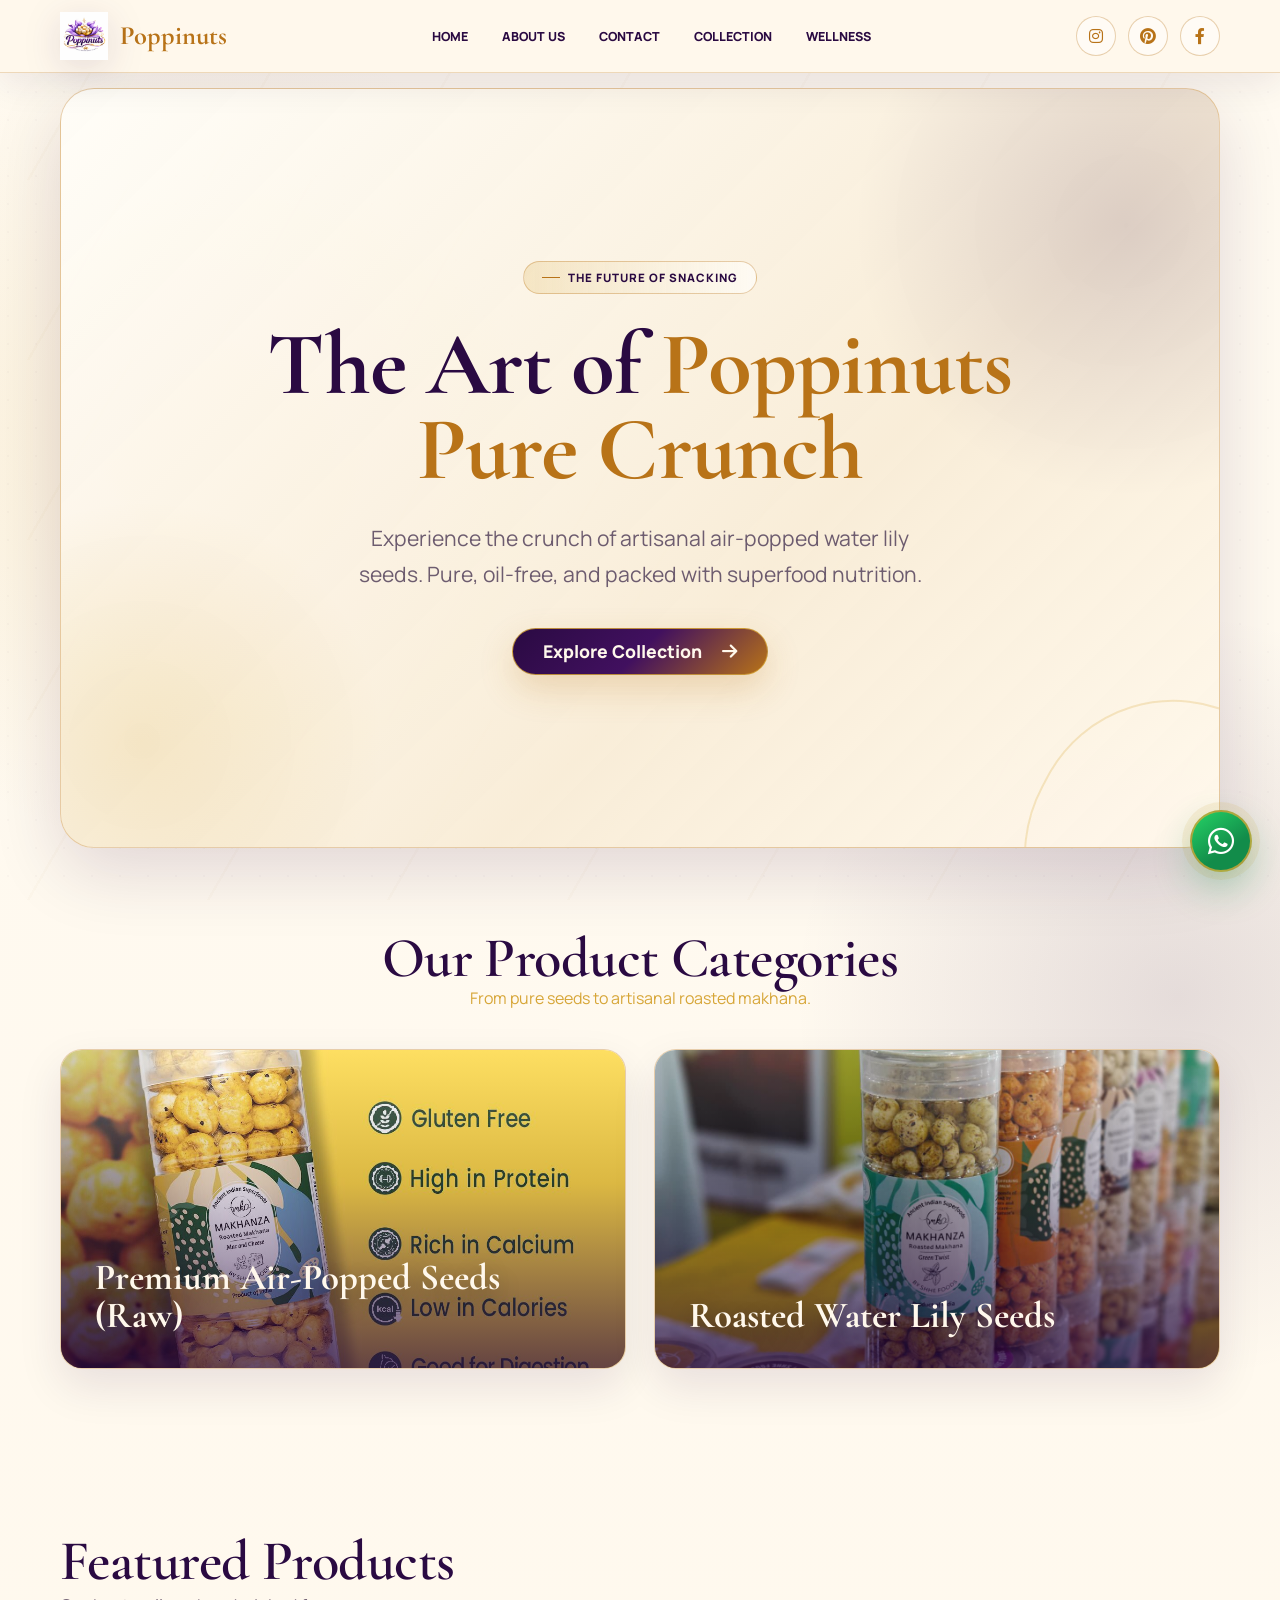
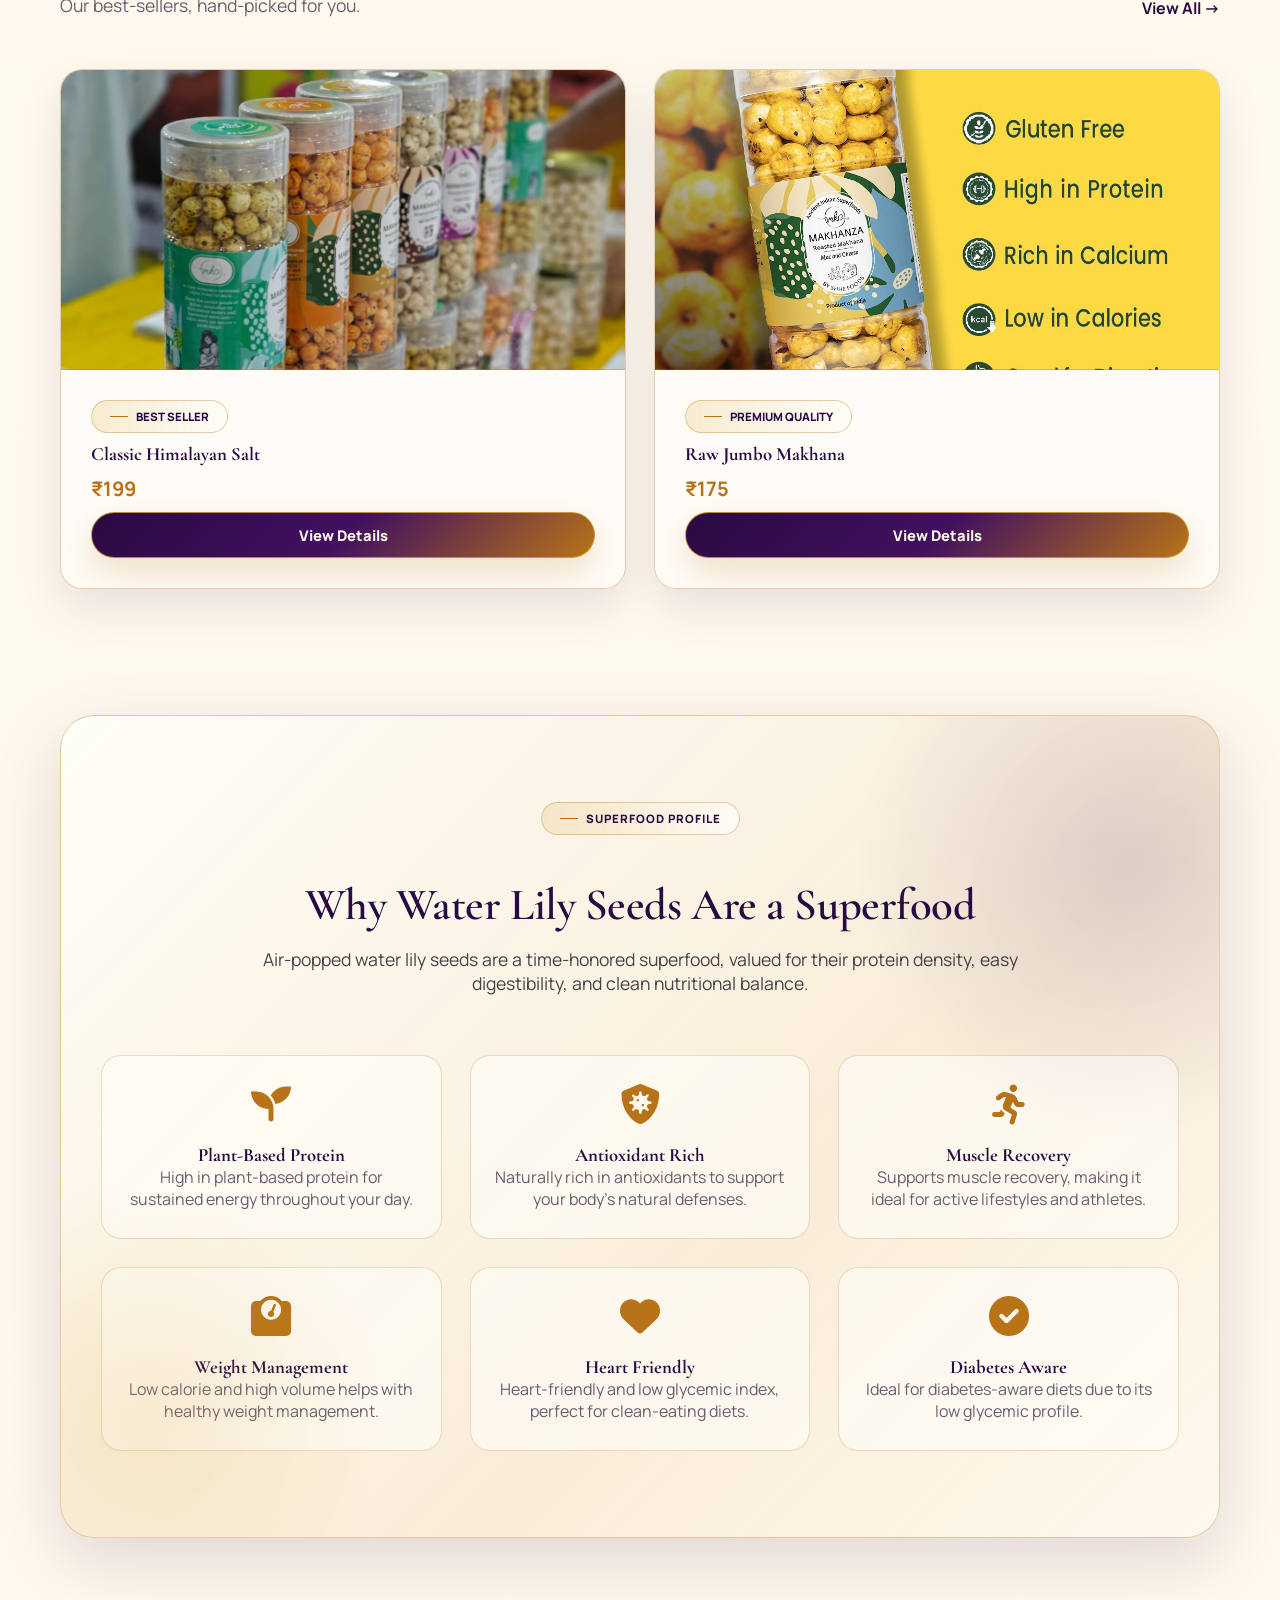
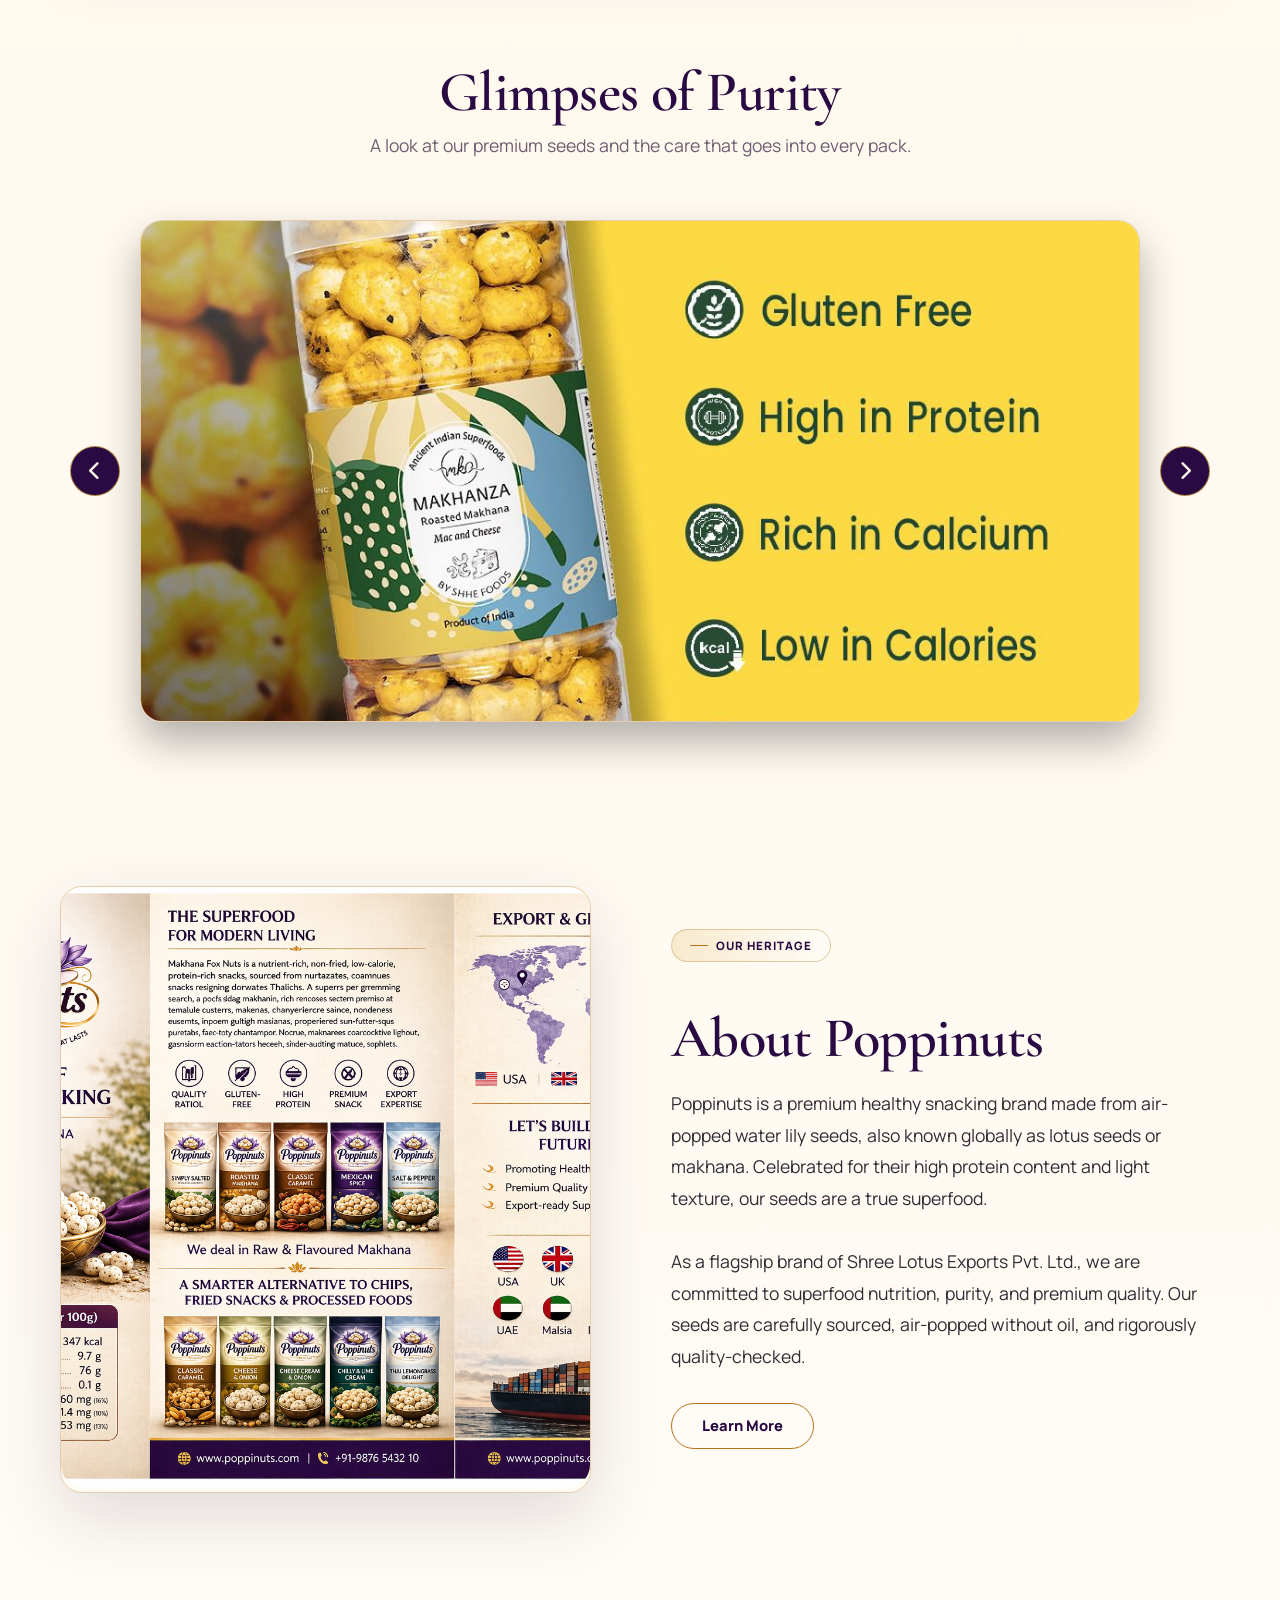
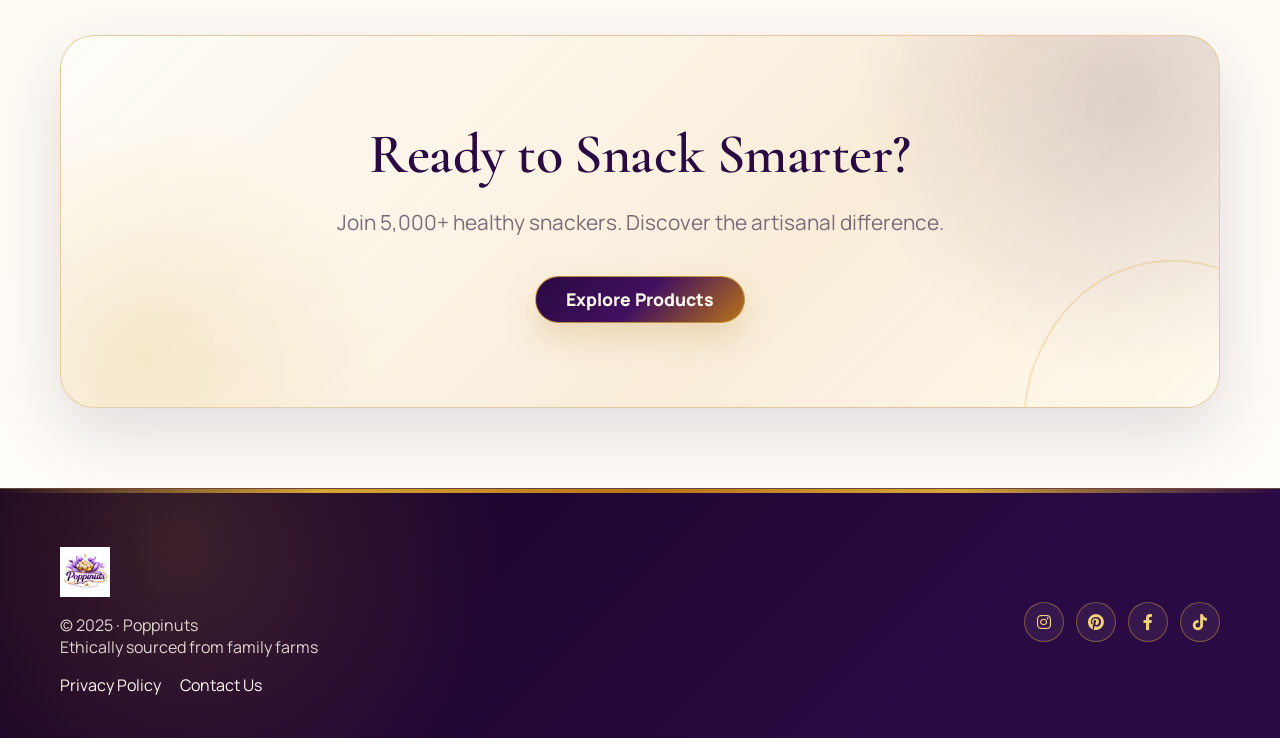
==== commit 643b757d: "whatapp button, color theme, sidebar swift to header" ====
--- a/index.html
+++ b/index.html
@@ -6,12 +6,12 @@
       name="viewport"
       content="width=device-width, initial-scale=1.0, viewport-fit=cover, user-scalable=yes"
     />
-    <title>Raw & Roasted Makhana | Artisanal Superfood</title>
+    <title>Poppinuts | Premium Makhana Superfood</title>
     <!-- Favicon -->
     <link rel="icon" type="image/png" href="assets/logo/makana logo.png" />
     <!-- Google Fonts -->
     <link
-      href="https://fonts.googleapis.com/css2?family=Montserrat:wght@300;400;500;600;700;800&family=Playfair+Display:wght@400;500;600;700;800&display=swap"
+      href="https://fonts.googleapis.com/css2?family=Cormorant+Garamond:wght@500;600;700;800&family=Manrope:wght@400;500;600;700;800&display=swap"
       rel="stylesheet"
     />
     <!-- Font Awesome -->
@@ -360,23 +360,36 @@
     </style>
   </head>
   <body>
-    <!-- Mobile Header -->
-    <header class="mobile-header">
-      <a href="index.html" class="logo">
-        <img src="assets/logo/makana logo.png" alt="Poppinuts Logo" style="height: 40px; width: auto;">
-        <span class="logo-text" style="font-size: 1.2rem;">Poppinuts</span>
-      </a>
-      <button class="menu-toggle" id="menuToggle">
-        <i class="fas fa-bars"></i>
-      </button>
+    <!-- Main Header -->
+    <header class="main-header">
+      <div class="container">
+        <a href="index.html" class="logo">
+          <img src="assets/logo/makana logo.png" alt="Poppinuts Logo">
+          <span class="logo-text">Poppinuts</span>
+        </a>
+
+        <ul class="nav-links">
+          <li><a href="index.html#home">Home</a></li>
+          <li><a href="about.html">About Us</a></li>
+          <li><a href="contact.html">Contact</a></li>
+          <li><a href="products.html">Collection</a></li>
+          <li><a href="index.html#nutrition">Wellness</a></li>
+        </ul>
+
+        <div class="header-socials">
+          <a href="#" aria-label="Instagram"><i class="fab fa-instagram"></i></a>
+          <a href="#" aria-label="Pinterest"><i class="fab fa-pinterest"></i></a>
+          <a href="#" aria-label="Facebook"><i class="fab fa-facebook-f"></i></a>
+        </div>
+
+        <button class="menu-toggle" id="menuToggle" aria-label="Toggle Menu" aria-expanded="false">
+          <i class="fas fa-bars"></i>
+        </button>
+      </div>
     </header>
 
-    <!-- Sidebar -->
+    <!-- Mobile Sidebar -->
     <aside class="sidebar" id="sidebar">
-      <a href="index.html" class="logo">
-        <img src="assets/logo/makana logo.png" alt="Poppinuts Logo" style="height: 60px; width: auto; display: block;">
-        <span class="logo-text">Poppinuts</span>
-      </a>
       <ul class="nav-links">
         <li><a href="index.html#home">Home</a></li>
         <li><a href="about.html">About Us</a></li>
@@ -384,11 +397,12 @@
         <li><a href="products.html">Collection</a></li>
         <li><a href="index.html#nutrition">Wellness</a></li>
       </ul>
+      
       <div class="sidebar-footer">
-        <div class="social-icons" style="margin-left: 0; display: flex; gap: 15px;">
-          <a href="#" style="margin-left: 0;"><i class="fab fa-instagram"></i></a>
-          <a href="#" style="margin-left: 0;"><i class="fab fa-pinterest"></i></a>
-          <a href="#" style="margin-left: 0;"><i class="fab fa-facebook-f"></i></a>
+        <div class="social-icons" style="display: flex; gap: 20px;">
+          <a href="#" aria-label="Instagram"><i class="fab fa-instagram"></i></a>
+          <a href="#" aria-label="Pinterest"><i class="fab fa-pinterest"></i></a>
+          <a href="#" aria-label="Facebook"><i class="fab fa-facebook-f"></i></a>
         </div>
       </div>
     </aside>
@@ -479,7 +493,7 @@
           </div>
           <div class="benefits-grid">
             <div class="benefit-item">
-              <i class="fas fa-protein"></i>
+              <i class="fas fa-seedling"></i>
               <h3>Plant-Based Protein</h3>
               <p>High in plant-based protein for sustained energy throughout your day.</p>
             </div>
@@ -600,7 +614,7 @@
     </main>
 
     <!-- WhatsApp Floating Button -->
-    <a href="https://wa.me/918097010359?text=Hi%20Raw%20%26%20Roasted%20Makhana!%20I%20have%20a%20question%20about%20your%20products." class="whatsapp-float" target="_blank" aria-label="Chat on WhatsApp">
+    <a href="https://wa.me/918097010359" class="whatsapp-float" target="_blank" aria-label="Chat on WhatsApp">
       <i class="fab fa-whatsapp"></i>
     </a>
 
@@ -612,6 +626,7 @@
       if (menuToggle && sidebar) {
         menuToggle.addEventListener('click', () => {
           sidebar.classList.toggle('active');
+          menuToggle.setAttribute('aria-expanded', sidebar.classList.contains('active') ? 'true' : 'false');
           const icon = menuToggle.querySelector('i');
           if (sidebar.classList.contains('active')) {
             icon.classList.remove('fa-bars');
@@ -639,6 +654,7 @@
             // Close sidebar on mobile after clicking
             if (window.innerWidth <= 1024 && sidebar.classList.contains('active')) {
               sidebar.classList.remove('active');
+              menuToggle.setAttribute('aria-expanded', 'false');
               menuToggle.querySelector('i').classList.remove('fa-times');
               menuToggle.querySelector('i').classList.add('fa-bars');
             }
--- a/style.css
+++ b/style.css
@@ -1,11 +1,24 @@
 :root {
-  --primary: #D4AF37;
-  --secondary: #26143A; /* Darker section background */
-  --accent: #E5C158;
-  --dark: #F5F5F5;    /* Light text */
-  --light: #1A0B2E;   /* Dark background */
-  --surface: #2D1B46;
-  --border: #422665;
+  --primary: #2a0a42;
+  --primary-deep: #150020;
+  --secondary: #b87318;
+  --accent: #d7a638;
+  --accent-soft: #f3d17a;
+  --background: #fff8ec;
+  --background-alt: #f8ebd5;
+  --surface: #fffdf8;
+  --surface-tint: #fbefd9;
+  --text: #1b1420;
+  --text-muted: #6d5c6f;
+  --border: rgba(184, 115, 24, 0.34);
+  --hover: #41105f;
+  --shadow: 0 24px 70px rgba(42, 10, 66, 0.14);
+  --gold-shadow: 0 14px 34px rgba(184, 115, 24, 0.22);
+  --radius: 22px;
+
+  /* Backward-compatible aliases used by page-level styles. */
+  --dark: var(--text);
+  --light: var(--background);
 }
 
 * {
@@ -14,234 +27,872 @@
   box-sizing: border-box;
 }
 
+html {
+  scroll-behavior: smooth;
+}
+
 body {
-  font-family: "Montserrat", sans-serif;
-  background-color: var(--light);
-  color: var(--dark);
-  scroll-behavior: smooth;
+  font-family: "Manrope", "Montserrat", sans-serif;
+  background:
+    radial-gradient(circle at 16% 8%, rgba(215, 166, 56, 0.16), transparent 26rem),
+    radial-gradient(circle at 92% 18%, rgba(42, 10, 66, 0.12), transparent 24rem),
+    linear-gradient(180deg, #fffaf1 0%, var(--background) 48%, #fffdf8 100%) !important;
+  color: var(--text) !important;
   overflow-x: hidden;
+  text-rendering: optimizeLegibility;
+}
+
+body::before {
+  content: "";
+  position: fixed;
+  inset: 0;
+  z-index: -1;
+  pointer-events: none;
+  opacity: 0.36;
+  background-image:
+    linear-gradient(120deg, transparent 0 46%, rgba(184, 115, 24, 0.06) 46% 47%, transparent 47% 100%),
+    radial-gradient(circle at 8px 8px, rgba(42, 10, 66, 0.06) 1px, transparent 1.5px);
+  background-size: 180px 180px, 28px 28px;
 }
 
 .container {
-  max-width: 1280px;
+  max-width: 1240px;
   margin: 0 auto;
-  padding: 0 48px;
+  padding: 0 40px;
   width: 100%;
 }
 
-/* Typography */
-h1, h2, h3, .logo {
-  font-family: "Playfair Display", serif;
+h1,
+h2,
+h3,
+.logo {
+  font-family: "Cormorant Garamond", "Playfair Display", serif !important;
+}
+
+h1,
+h2,
+h3 {
+  color: var(--primary) !important;
+  letter-spacing: 0;
+}
+
+p,
+li,
+label,
+input,
+textarea,
+a,
+button {
+  letter-spacing: 0;
+}
+
+p,
+li {
+  color: var(--text-muted);
+}
+
+h1 span,
+h2 span,
+.logo-text,
+.product-price,
+.legal-section h2,
+.legal-section h3 {
+  color: var(--secondary) !important;
+}
+
+img {
+  max-width: 100%;
+}
+
+.main-content {
+  margin-top: 88px;
+  transition: margin 0.3s ease;
 }
 
 /* Buttons */
-.btn {
-  display: inline-flex;
+.btn,
+.btn-outline,
+button.btn,
+a.btn {
+  display: inline-flex !important;
   align-items: center;
   justify-content: center;
-  gap: 12px;
-  background: var(--primary);
-  color: #ffffff; /* Always white on primary btn */
-  font-weight: 600;
-  padding: 14px 34px;
-  border-radius: 0px;
+  gap: 10px;
+  min-height: 46px;
+  border-radius: 999px !important;
+  padding: 14px 30px !important;
+  font-family: "Manrope", "Montserrat", sans-serif;
+  font-size: 0.92rem;
+  font-weight: 800;
+  line-height: 1;
   text-decoration: none;
-  transition: all 0.3s ease;
-  font-size: 0.95rem;
-  letter-spacing: 0.5px;
   cursor: pointer;
-  border: none;
-  font-family: "Montserrat", sans-serif;
-  text-align: center;
-}
-
-.btn:hover {
-  background: #B5952F; /* Metallic Gold Hover */
-  color: #ffffff;
+  transition: transform 0.25s ease, box-shadow 0.25s ease, background 0.25s ease, color 0.25s ease, border-color 0.25s ease;
+}
+
+.btn,
+button.btn,
+a.btn {
+  color: #fff8ec !important;
+  border: 1px solid rgba(215, 166, 56, 0.82) !important;
+  background: linear-gradient(135deg, var(--primary) 0%, var(--hover) 50%, var(--secondary) 100%) !important;
+  box-shadow: var(--gold-shadow);
+}
+
+.btn:hover,
+.btn:focus-visible {
+  color: #fff !important;
   transform: translateY(-2px);
+  box-shadow: 0 20px 44px rgba(42, 10, 66, 0.22);
 }
 
 .btn-outline {
-  display: inline-block;
-  background: transparent;
-  border: 2px solid var(--primary);
-  color: var(--primary);
-  text-decoration: none;
-  font-weight: 600;
-  transition: all 0.3s ease;
-}
-
-.btn-outline:hover {
-  background: var(--primary);
-  color: #ffffff;
+  color: var(--primary) !important;
+  border: 1px solid var(--secondary) !important;
+  background: rgba(255, 253, 248, 0.78) !important;
+}
+
+.btn-outline:hover,
+.btn-outline:focus-visible {
+  color: #fff8ec !important;
+  background: var(--primary) !important;
   transform: translateY(-2px);
 }
 
-/* Sidebar Layout */
-.sidebar {
+a:focus-visible,
+button:focus-visible,
+input:focus-visible,
+textarea:focus-visible {
+  outline: 3px solid rgba(215, 166, 56, 0.58);
+  outline-offset: 3px;
+}
+
+/* Header */
+.main-header {
   position: fixed;
+  top: 0;
   left: 0;
-  top: 0;
-  bottom: 0;
-  width: 280px;
-  background-color: var(--light);
-  border-right: 1px solid var(--border);
-  padding: 48px 32px;
-  display: flex;
-  flex-direction: column;
-  z-index: 1000;
-  transition: all 0.3s ease;
-}
-
-.main-content {
-  margin-left: 280px;
-  transition: all 0.3s ease;
-}
-
-.sidebar .logo {
-  flex-direction: column;
-  align-items: flex-start;
-  gap: 16px;
-  margin-bottom: 60px;
-}
-
-.sidebar .nav-links {
-  flex-direction: column;
-  gap: 20px;
-  align-items: flex-start;
-  margin-bottom: auto;
-}
-
-.sidebar .nav-links a {
-  font-size: 1rem;
-  padding: 8px 0;
-  width: 100%;
-  display: block;
-}
-
-.sidebar-footer {
-  margin-top: 40px;
-  padding-top: 20px;
-  border-top: 1px solid var(--border);
-}
-
-.mobile-header {
-  display: none;
-  justify-content: space-between;
-  align-items: center;
-  padding: 20px;
-  background: var(--light);
-  border-bottom: 1px solid var(--border);
-  position: sticky;
-  top: 0;
-  z-index: 1001;
-}
-
-.menu-toggle {
-  background: none;
-  border: none;
-  font-size: 1.5rem;
-  color: var(--primary);
-  cursor: pointer;
-}
-
-/* Navbar Styling (Legacy/Mobile) */
-.navbar {
+  right: 0;
+  z-index: 1100;
+  padding: 12px 0;
+  border-bottom: 1px solid rgba(184, 115, 24, 0.24);
+  background: rgba(255, 248, 236, 0.92) !important;
+  backdrop-filter: blur(18px);
+  box-shadow: 0 12px 34px rgba(42, 10, 66, 0.08);
+}
+
+.main-header .container {
   display: flex;
   justify-content: space-between;
   align-items: center;
-  padding: 32px 0;
-  flex-wrap: wrap;
-  border-bottom: 1px solid var(--border);
-  gap: 20px;
+  gap: 24px;
 }
 
 .logo {
-  font-size: 1.8rem;
-  font-weight: 700;
-  letter-spacing: -0.02em;
-  color: var(--dark);
   display: flex;
   align-items: center;
   gap: 12px;
+  color: var(--primary) !important;
+  font-size: 1.65rem;
+  font-weight: 800;
   text-decoration: none;
 }
 
-.logo-text {
-  font-family: "Playfair Display", serif;
-  color: var(--primary);
+.logo img {
+  width: auto;
+  height: 48px;
+  filter: drop-shadow(0 8px 18px rgba(42, 10, 66, 0.12));
 }
 
 .nav-links {
   display: flex;
-  gap: 42px;
+  align-items: center;
+  gap: 8px;
   list-style: none;
-  flex-wrap: wrap;
+}
+
+.nav-links a {
+  position: relative;
+  display: inline-flex;
+  align-items: center;
+  min-height: 40px;
+  padding: 8px 13px;
+  border-radius: 999px;
+  color: var(--primary) !important;
+  font-size: 0.78rem;
+  font-weight: 800;
+  text-transform: uppercase;
+  text-decoration: none;
+  transition: color 0.25s ease, background 0.25s ease, transform 0.25s ease;
+}
+
+.nav-links a:hover,
+.nav-links a:focus-visible {
+  color: var(--secondary) !important;
+  background: rgba(215, 166, 56, 0.15);
+  transform: translateY(-1px);
+}
+
+.header-socials,
+.social-icons,
+.social-links {
+  display: flex;
+  align-items: center;
+  gap: 12px;
+}
+
+.header-socials a,
+.social-icons a,
+.social-links a {
+  width: 40px;
+  height: 40px;
+  margin: 0 !important;
+  border: 1px solid rgba(184, 115, 24, 0.32);
+  border-radius: 50%;
+  display: inline-flex !important;
+  align-items: center;
   justify-content: center;
-}
-
-.nav-links a {
+  color: var(--secondary) !important;
+  background: rgba(255, 253, 248, 0.74) !important;
   text-decoration: none;
-  font-weight: 500;
-  color: var(--dark);
-  transition: color 0.2s;
-  font-size: 0.9rem;
-  letter-spacing: 0.3px;
-}
-
-.nav-links a:hover {
+  transition: transform 0.25s ease, background 0.25s ease, color 0.25s ease, border-color 0.25s ease;
+}
+
+.header-socials a:hover,
+.social-icons a:hover,
+.social-links a:hover {
+  color: #fff8ec !important;
+  border-color: var(--accent);
+  background: var(--primary) !important;
+  transform: translateY(-3px);
+}
+
+.menu-toggle {
+  display: none;
+  width: 44px;
+  height: 44px;
+  border: 1px solid var(--border);
+  border-radius: 50%;
   color: var(--primary);
-}
-
-/* Footer Styling */
+  background: rgba(255, 253, 248, 0.88);
+  cursor: pointer;
+  font-size: 1.2rem;
+  z-index: 1201;
+}
+
+.sidebar {
+  position: fixed;
+  top: 0;
+  right: -100%;
+  z-index: 1200;
+  width: min(340px, 100vw);
+  height: 100vh;
+  padding: 104px 28px 32px;
+  display: flex;
+  flex-direction: column;
+  border-left: 1px solid var(--border);
+  background:
+    linear-gradient(160deg, rgba(255, 248, 236, 0.98), rgba(248, 235, 213, 0.98)),
+    var(--background) !important;
+  box-shadow: -28px 0 60px rgba(42, 10, 66, 0.22);
+  transition: right 0.35s cubic-bezier(0.4, 0, 0.2, 1);
+}
+
+.sidebar.active {
+  right: 0;
+}
+
+.sidebar .nav-links {
+  flex-direction: column;
+  align-items: stretch;
+  gap: 12px;
+  margin-bottom: 36px;
+}
+
+.sidebar .nav-links a {
+  width: 100%;
+  justify-content: flex-start;
+  border: 1px solid rgba(184, 115, 24, 0.22);
+  background: rgba(255, 253, 248, 0.66);
+  font-size: 0.95rem;
+}
+
+.sidebar-footer {
+  margin-top: auto;
+  padding-top: 24px;
+  border-top: 1px solid var(--border);
+}
+
+/* Shared premium sections */
+.hero,
+.about-hero,
+.products-hero,
+.contact-hero,
+.legal-hero,
+.benefits,
+.values-section,
+.cta-block {
+  position: relative;
+  overflow: hidden;
+  border: 1px solid var(--border) !important;
+  background:
+    linear-gradient(135deg, rgba(255, 253, 248, 0.94) 0%, rgba(248, 235, 213, 0.9) 62%, rgba(255, 248, 236, 0.96) 100%) !important;
+  box-shadow: var(--shadow);
+}
+
+.hero::before,
+.about-hero::before,
+.products-hero::before,
+.contact-hero::before,
+.legal-hero::before,
+.benefits::before,
+.values-section::before,
+.cta-block::before {
+  content: "";
+  position: absolute;
+  inset: 0;
+  pointer-events: none;
+  background:
+    radial-gradient(circle at 92% 18%, rgba(42, 10, 66, 0.14), transparent 17rem),
+    radial-gradient(circle at 7% 86%, rgba(215, 166, 56, 0.18), transparent 15rem);
+}
+
+.hero::after,
+.about-hero::after,
+.products-hero::after,
+.contact-hero::after,
+.legal-hero::after,
+.cta-block::after {
+  content: "";
+  position: absolute;
+  width: 300px;
+  height: 300px;
+  right: -110px;
+  bottom: -160px;
+  opacity: 0.24;
+  border: 2px solid var(--accent);
+  border-radius: 48% 52% 50% 50%;
+  transform: rotate(28deg);
+}
+
+.hero {
+  min-height: min(760px, calc(100vh - 116px)) !important;
+  margin: 22px 0 0 !important;
+  padding: 92px 36px !important;
+  border-radius: 34px !important;
+}
+
+.hero-content {
+  position: relative;
+  z-index: 1;
+}
+
+.hero h1 {
+  max-width: 900px;
+  margin-inline: auto;
+  color: var(--primary) !important;
+  font-size: clamp(3.1rem, 7vw, 6.7rem) !important;
+  line-height: 0.95 !important;
+  font-weight: 800 !important;
+}
+
+.hero-description,
+.section-subhead,
+.products-intro p,
+.about-text p,
+.product-description,
+.legal-section p,
+.legal-section li,
+.contact-hero p,
+.about-hero p,
+.products-hero p,
+.legal-hero p {
+  color: var(--text-muted) !important;
+}
+
+.hero-description {
+  font-size: clamp(1.05rem, 2vw, 1.32rem) !important;
+}
+
+.hero-badge,
+.product-tag {
+  display: inline-flex !important;
+  align-items: center;
+  gap: 8px;
+  width: fit-content;
+  border: 1px solid rgba(184, 115, 24, 0.34);
+  border-radius: 999px !important;
+  padding: 8px 18px !important;
+  color: var(--primary) !important;
+  background: linear-gradient(90deg, rgba(215, 166, 56, 0.2), rgba(255, 253, 248, 0.8)) !important;
+  font-size: 0.72rem !important;
+  font-weight: 900 !important;
+  text-transform: uppercase;
+}
+
+.hero-badge::before,
+.product-tag::before {
+  content: "";
+  width: 18px;
+  height: 1px;
+  background: var(--secondary);
+}
+
+.categories,
+.product-showcase,
+.gallery-slider-section,
+.story-section,
+.about-grid,
+.contact-grid,
+.legal-content {
+  padding-block: 82px !important;
+}
+
+.categories h2,
+.product-showcase h2,
+.gallery-slider-section h2,
+.story-content h2,
+.products-intro h2,
+.about-text h2,
+.contact-info h2,
+.contact-form h2,
+.values-section h2,
+.legal-section h2 {
+  font-size: clamp(2.1rem, 4.4vw, 3.8rem) !important;
+  line-height: 1.02;
+}
+
+.category-grid,
+.product-grid,
+.benefits-grid,
+.values-grid {
+  gap: 28px !important;
+}
+
+.category-tile,
+.product-item,
+.value-card,
+.contact-info,
+.contact-form,
+.legal-section,
+.products-intro,
+.product-row,
+.about-grid > *,
+.slider-wrapper {
+  border: 1px solid var(--border) !important;
+  border-radius: var(--radius) !important;
+  background: rgba(255, 253, 248, 0.86) !important;
+  box-shadow: 0 18px 44px rgba(42, 10, 66, 0.1);
+}
+
+.category-tile {
+  min-height: 320px;
+  padding: 34px !important;
+  isolation: isolate;
+}
+
+.category-tile::after {
+  z-index: -1;
+  background: linear-gradient(to top, rgba(42, 10, 66, 0.72), rgba(42, 10, 66, 0.16) 58%, rgba(255, 248, 236, 0.18)) !important;
+}
+
+.category-tile h3 {
+  color: #fff8ec !important;
+  font-size: clamp(1.6rem, 3vw, 2.3rem) !important;
+  line-height: 1.03;
+  text-shadow: 0 8px 22px rgba(0, 0, 0, 0.36);
+}
+
+.product-item {
+  overflow: hidden;
+}
+
+.product-item:hover,
+.value-card:hover,
+.product-row:hover {
+  transform: translateY(-6px) !important;
+  box-shadow: 0 28px 70px rgba(42, 10, 66, 0.16) !important;
+}
+
+.product-image {
+  background-color: var(--surface-tint);
+  border-bottom: 1px solid var(--border);
+}
+
+.product-info,
+.value-card,
+.contact-info,
+.contact-form {
+  padding: 30px !important;
+}
+
+.product-info h3,
+.benefit-item h3,
+.value-card h3,
+.info-item h3,
+.product-details h2 {
+  color: var(--primary) !important;
+}
+
+.benefits {
+  margin: 44px 0 !important;
+  padding: 86px 40px !important;
+  border-radius: 34px !important;
+}
+
+.benefit-item {
+  padding: 28px 22px;
+  border: 1px solid rgba(184, 115, 24, 0.24);
+  border-radius: 20px;
+  background: rgba(255, 253, 248, 0.62);
+}
+
+.benefit-item i,
+.value-card i,
+.info-item i,
+.specs-list i {
+  color: var(--secondary) !important;
+}
+
+.story-image,
+.about-image {
+  border: 1px solid var(--border);
+  border-radius: var(--radius) !important;
+  box-shadow: var(--shadow);
+}
+
+.story-image img,
+.about-image img,
+.product-visual img {
+  border-radius: var(--radius) !important;
+}
+
+.story-content,
+.about-text,
+.product-details {
+  padding: 20px;
+}
+
+.product-list {
+  gap: 72px !important;
+}
+
+.product-row {
+  padding: 28px;
+  transition: transform 0.25s ease, box-shadow 0.25s ease;
+}
+
+.product-visual img {
+  border: 1px solid rgba(184, 115, 24, 0.28) !important;
+  box-shadow: 0 18px 42px rgba(42, 10, 66, 0.12) !important;
+}
+
+.specs-list li {
+  color: var(--text) !important;
+}
+
+.about-hero,
+.products-hero,
+.contact-hero,
+.legal-hero {
+  margin: 18px auto 54px !important;
+  padding: 88px 0 64px !important;
+  border-radius: 0 0 34px 34px;
+}
+
+.values-section {
+  margin: 52px auto !important;
+  padding: 84px 0 !important;
+  border-radius: 34px !important;
+}
+
+.cta-block {
+  padding: 84px 42px !important;
+  border-radius: 34px !important;
+}
+
+.cta-block h2,
+.cta-block p {
+  position: relative;
+  z-index: 1;
+}
+
+.cta-block h2 {
+  color: var(--primary) !important;
+}
+
+.cta-block p {
+  color: var(--text-muted) !important;
+}
+
+.slider-wrapper {
+  overflow: hidden;
+}
+
+.slider-btn {
+  color: #fff8ec !important;
+  border-color: rgba(215, 166, 56, 0.74) !important;
+  background: var(--primary) !important;
+}
+
+.slider-btn:hover {
+  background: var(--secondary) !important;
+}
+
+/* Contact and legal */
+.form-group label {
+  color: var(--primary) !important;
+  font-weight: 800;
+}
+
+.form-group input,
+.form-group textarea {
+  border: 1px solid rgba(184, 115, 24, 0.34) !important;
+  border-radius: 14px !important;
+  color: var(--text) !important;
+  background: rgba(255, 248, 236, 0.78) !important;
+}
+
+.form-group input::placeholder,
+.form-group textarea::placeholder {
+  color: rgba(109, 92, 111, 0.72);
+}
+
+.map-section {
+  border: 1px solid var(--border) !important;
+  border-radius: var(--radius) !important;
+  box-shadow: var(--shadow);
+}
+
+.legal-section {
+  padding: 34px;
+}
+
+.legal-section ul {
+  padding-left: 22px;
+}
+
+/* Footer */
+footer.container,
 footer {
-  padding: 50px 0 40px;
-  border-top: 1px solid var(--border);
+  position: relative;
+  max-width: none !important;
+  width: 100%;
+  margin-top: 48px;
+  padding: 58px max(40px, calc((100vw - 1240px) / 2 + 40px)) 42px !important;
   display: flex;
   justify-content: space-between;
   flex-wrap: wrap;
-  gap: 30px;
-  color: var(--dark);
-}
-
-.social-icons a {
-  color: var(--primary);
-  margin-left: 28px;
-  font-size: 1.3rem;
-  transition: 0.2s;
-  display: inline-block;
-}
-
-/* Mobile Responsive Adjustments */
+  gap: 36px;
+  color: #fff8ec !important;
+  border-top: 1px solid rgba(215, 166, 56, 0.38) !important;
+  background:
+    radial-gradient(circle at 14% 22%, rgba(215, 166, 56, 0.18), transparent 20rem),
+    linear-gradient(135deg, var(--primary-deep), var(--primary) 74%) !important;
+}
+
+footer::before {
+  content: "";
+  position: absolute;
+  left: 0;
+  right: 0;
+  top: 0;
+  height: 4px;
+  background: linear-gradient(90deg, transparent, var(--accent), var(--secondary), var(--accent), transparent);
+}
+
+footer p,
+footer a,
+footer .logo,
+footer .logo-text {
+  color: #fff8ec !important;
+}
+
+footer p {
+  opacity: 0.84;
+}
+
+footer .social-icons a {
+  color: var(--accent-soft) !important;
+  border-color: rgba(215, 166, 56, 0.45);
+  background: rgba(255, 255, 255, 0.06) !important;
+}
+
+footer .social-icons a:hover {
+  color: var(--primary) !important;
+  background: var(--accent-soft) !important;
+}
+
+/* WhatsApp Floating Button */
+.whatsapp-float {
+  position: fixed;
+  right: 28px;
+  bottom: 28px;
+  z-index: 1000;
+  width: 62px;
+  height: 62px;
+  display: flex;
+  align-items: center;
+  justify-content: center;
+  border: 2px solid rgba(215, 166, 56, 0.78);
+  border-radius: 50%;
+  color: white;
+  background:
+    linear-gradient(145deg, #25d366 0%, #128c4a 64%),
+    #25d366;
+  box-shadow: 0 16px 38px rgba(18, 140, 74, 0.32), 0 0 0 8px rgba(215, 166, 56, 0.12);
+  font-size: 30px;
+  text-decoration: none;
+  animation: whatsappPulse 2.8s ease-in-out infinite;
+  transition: transform 0.25s ease, box-shadow 0.25s ease;
+}
+
+.whatsapp-float:hover,
+.whatsapp-float:focus-visible {
+  color: #fff;
+  transform: translateY(-4px) scale(1.04);
+  box-shadow: 0 20px 48px rgba(18, 140, 74, 0.42), 0 0 0 10px rgba(215, 166, 56, 0.16);
+}
+
+@keyframes whatsappPulse {
+  0%,
+  100% {
+    box-shadow: 0 16px 38px rgba(18, 140, 74, 0.32), 0 0 0 8px rgba(215, 166, 56, 0.12);
+  }
+  50% {
+    box-shadow: 0 16px 38px rgba(18, 140, 74, 0.32), 0 0 0 14px rgba(215, 166, 56, 0.05);
+  }
+}
+
+@media (prefers-reduced-motion: reduce) {
+  *,
+  *::before,
+  *::after {
+    scroll-behavior: auto !important;
+    transition-duration: 0.01ms !important;
+    animation-duration: 0.01ms !important;
+    animation-iteration-count: 1 !important;
+  }
+}
+
 @media (max-width: 1024px) {
-  .sidebar {
-    transform: translateX(-100%);
-  }
-
-  .sidebar.active {
-    transform: translateX(0);
+  .container {
+    padding-inline: 28px;
+  }
+
+  .main-header .nav-links,
+  .main-header .header-socials {
+    display: none;
+  }
+
+  .menu-toggle {
+    display: inline-flex;
+    align-items: center;
+    justify-content: center;
   }
 
   .main-content {
-    margin-left: 0;
-  }
-
-  .mobile-header {
-    display: flex;
-  }
-
+    margin-top: 76px;
+  }
+
+  .story-section,
+  .about-grid,
+  .product-row,
+  .contact-grid {
+    grid-template-columns: 1fr !important;
+    flex-direction: column;
+    gap: 34px !important;
+  }
+
+  .product-row:nth-child(even) {
+    direction: ltr !important;
+  }
+}
+
+@media (max-width: 768px) {
   .container {
-    padding: 0 24px;
-  }
-}
-
-@media (max-width: 900px) {
+    padding-inline: 18px;
+  }
+
+  .logo {
+    font-size: 1.35rem;
+  }
+
+  .logo img {
+    height: 42px;
+  }
+
+  .hero,
+  .benefits,
+  .values-section,
+  .cta-block {
+    border-radius: 24px !important;
+  }
+
+  .hero {
+    min-height: auto !important;
+    padding: 64px 18px !important;
+  }
+
+  .categories,
+  .product-showcase,
+  .gallery-slider-section,
+  .story-section,
+  .about-grid,
+  .contact-grid,
+  .legal-content {
+    padding-block: 54px !important;
+  }
+
+  .category-grid,
+  .product-grid,
+  .benefits-grid,
+  .values-grid {
+    grid-template-columns: 1fr !important;
+  }
+
+  .category-tile {
+    min-height: 260px;
+  }
+
+  .product-row,
+  .contact-info,
+  .contact-form,
+  .legal-section {
+    padding: 22px !important;
+  }
+
+  footer.container,
   footer {
-    flex-direction: column;
+    padding: 48px 18px 36px !important;
     text-align: center;
     align-items: center;
-  }
-  .social-icons a {
-    margin: 0 12px;
-  }
-}
+    justify-content: center;
+  }
+
+  .social-icons {
+    justify-content: center;
+  }
+}
+
+@media (max-width: 600px) {
+  .sidebar {
+    width: 100%;
+  }
+
+  .whatsapp-float {
+    right: 18px;
+    bottom: 18px;
+    width: 56px;
+    height: 56px;
+    font-size: 27px;
+  }
+
+  .btn,
+  .btn-outline,
+  button.btn,
+  a.btn {
+    width: 100%;
+    white-space: normal;
+  }
+}
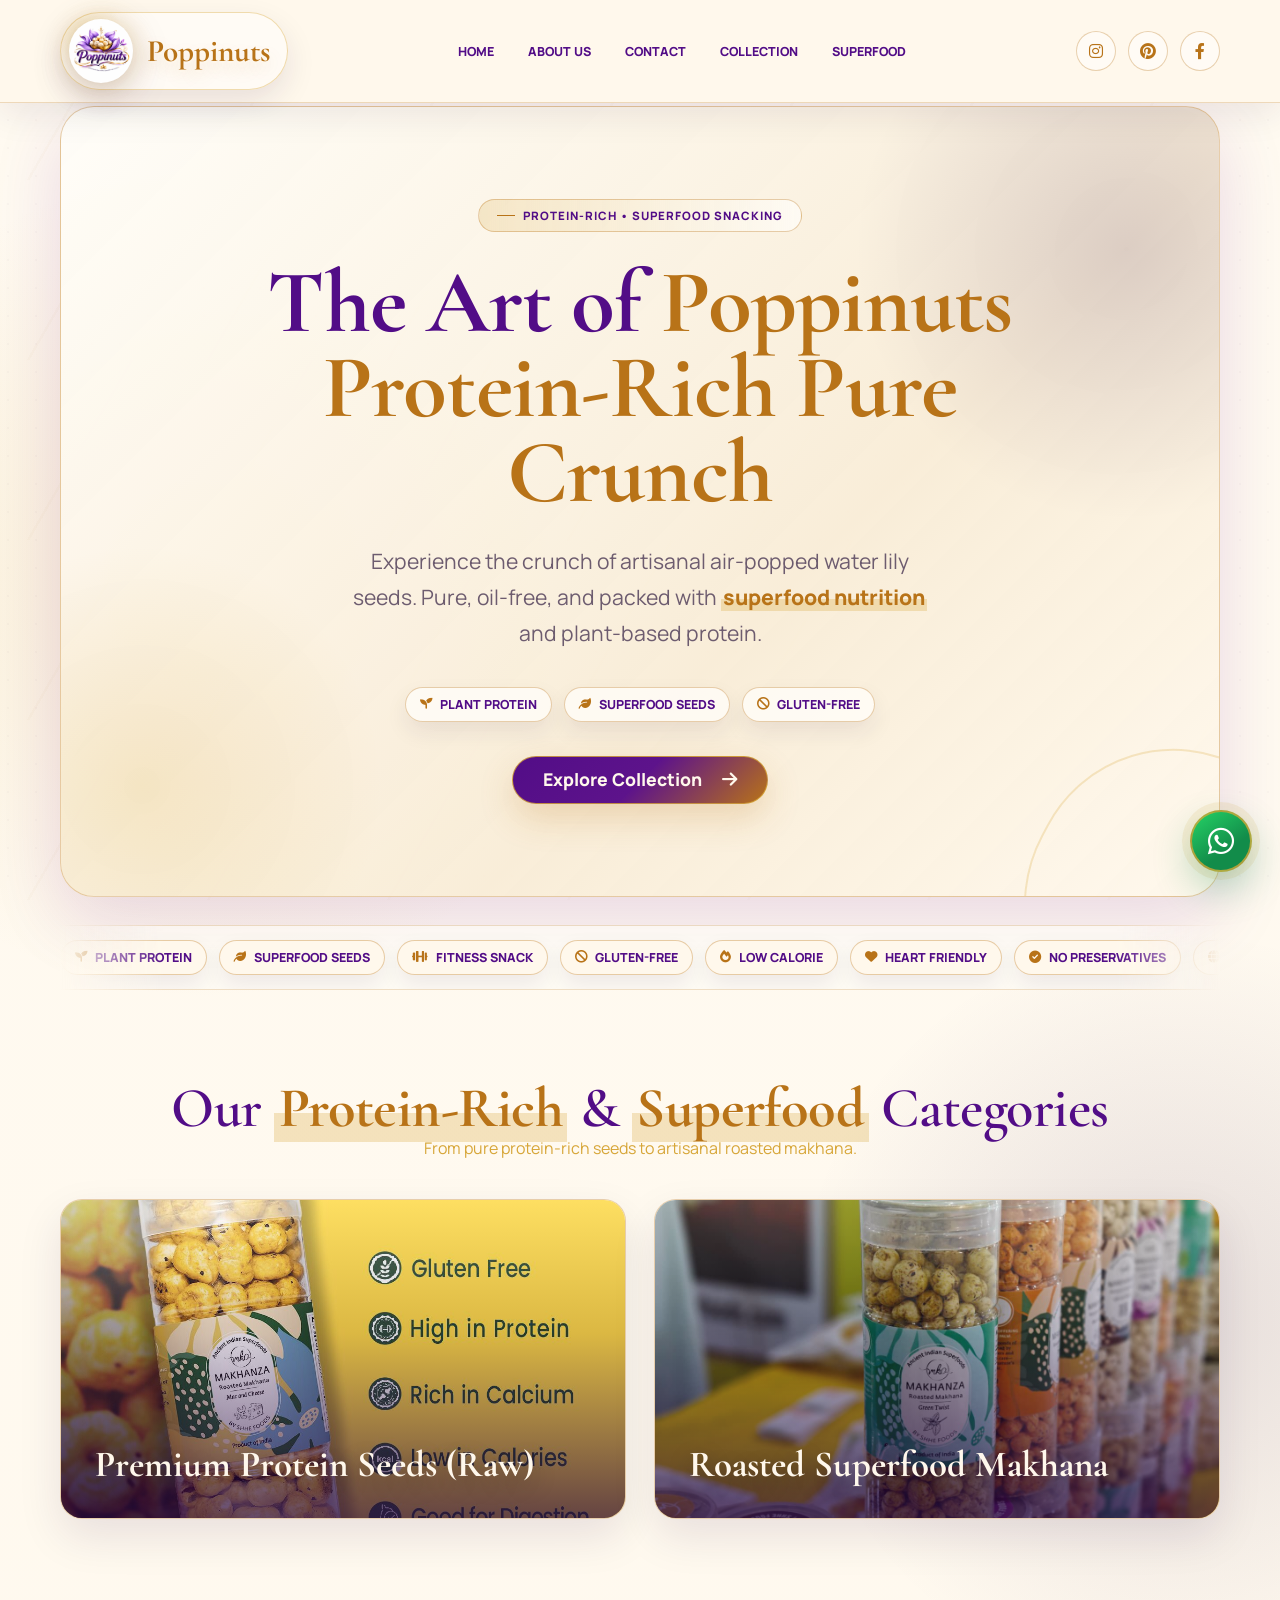
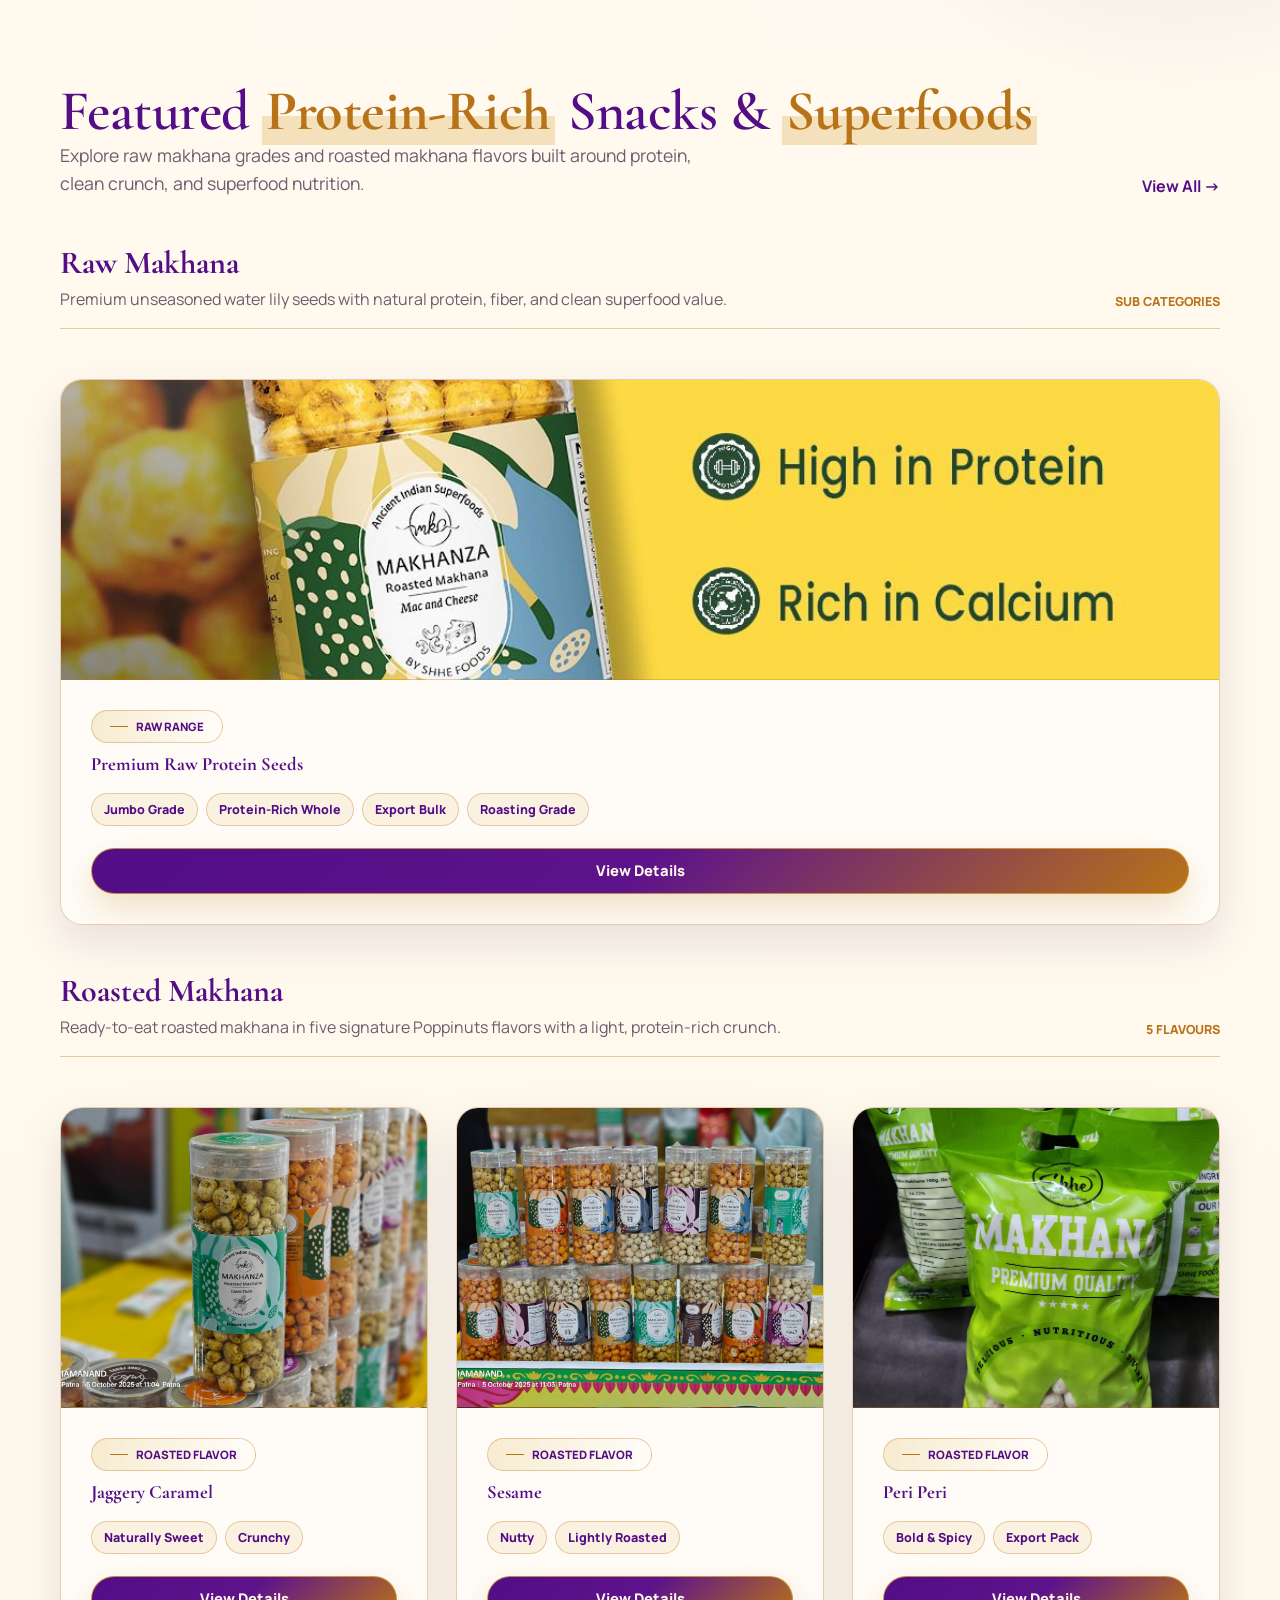
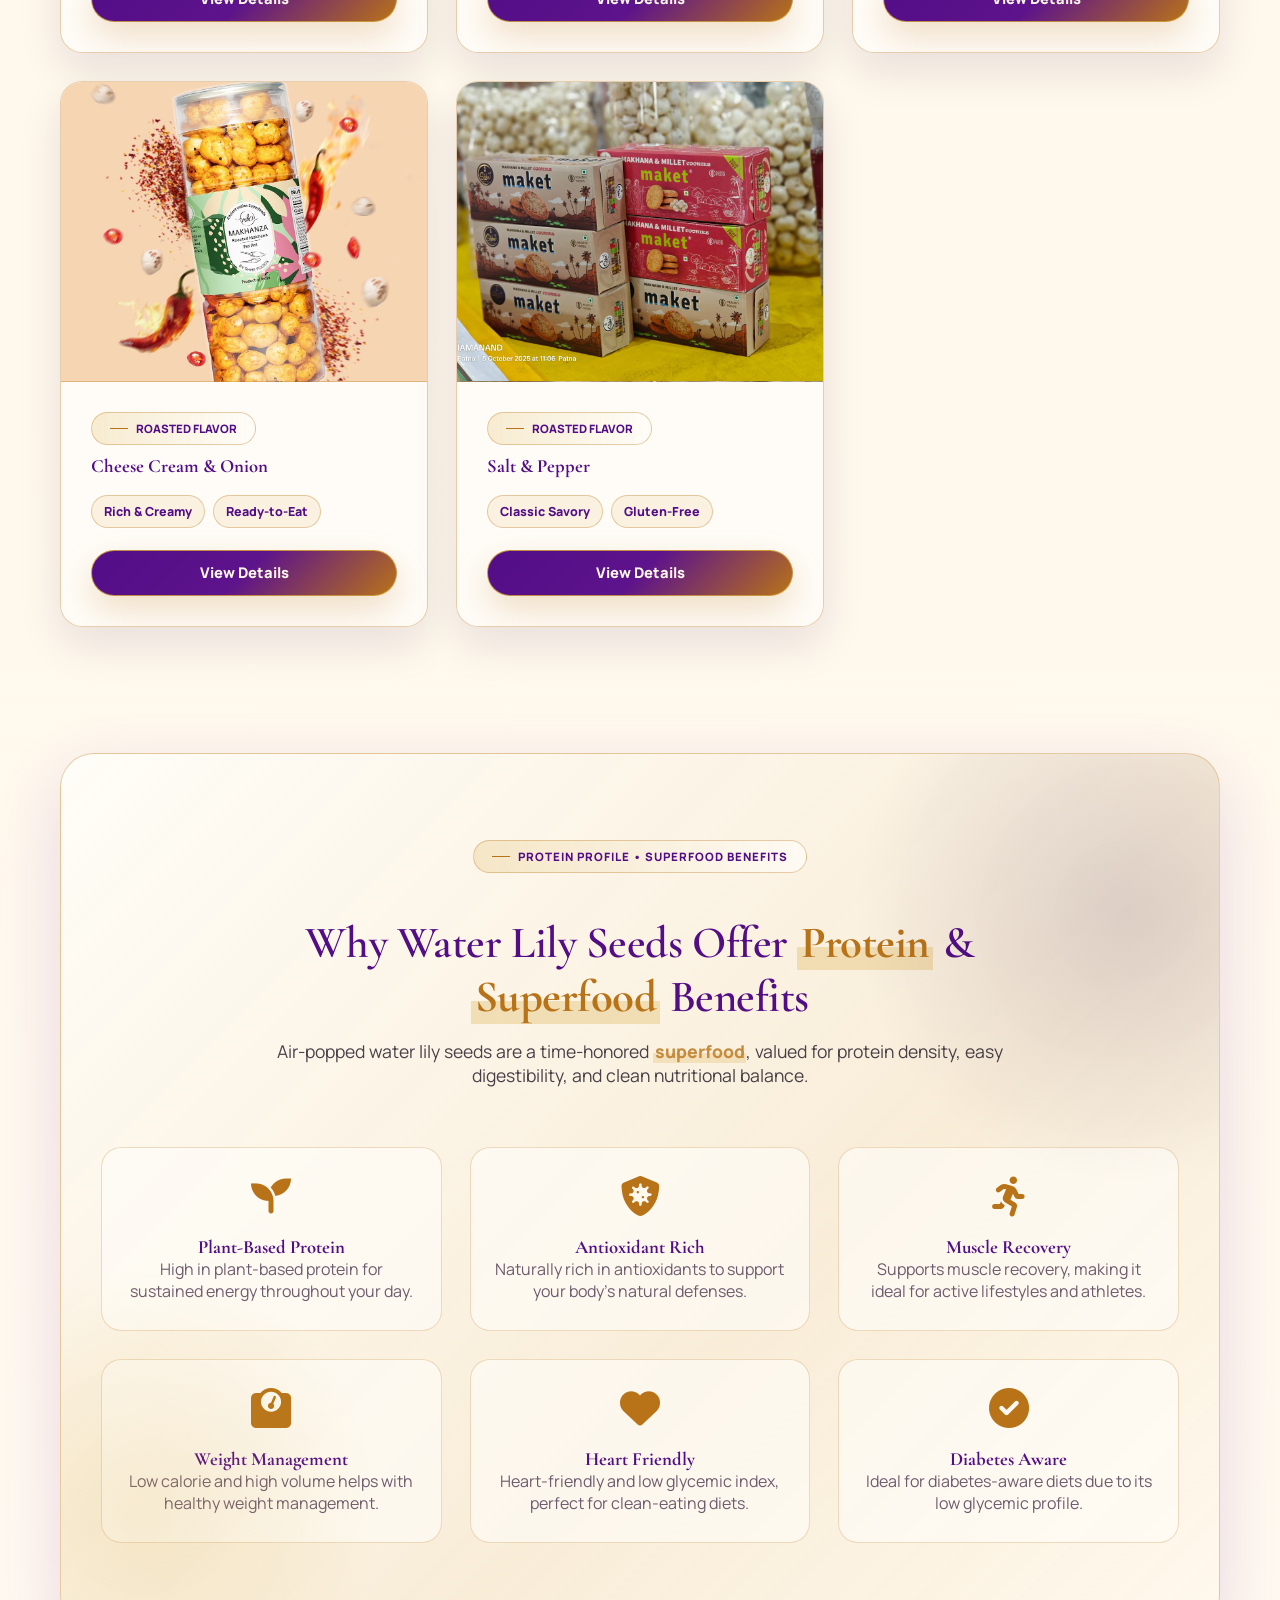
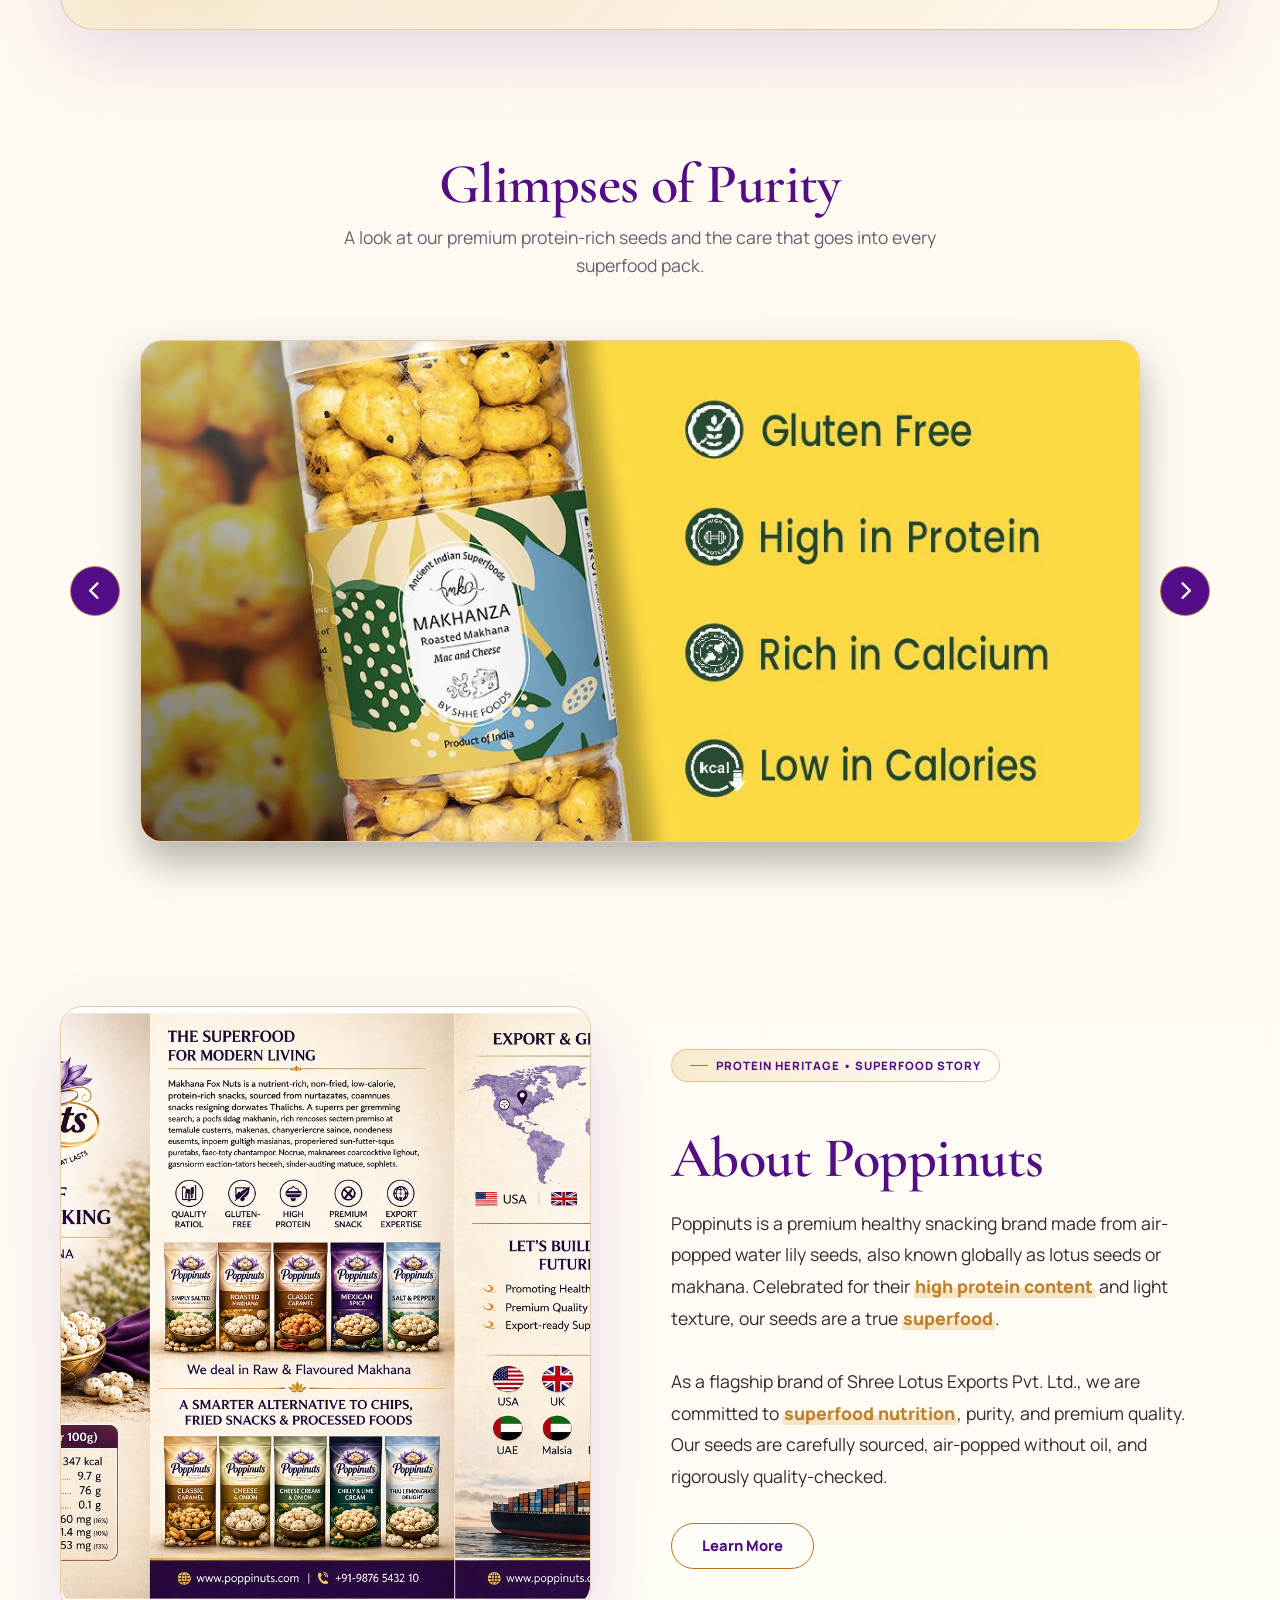
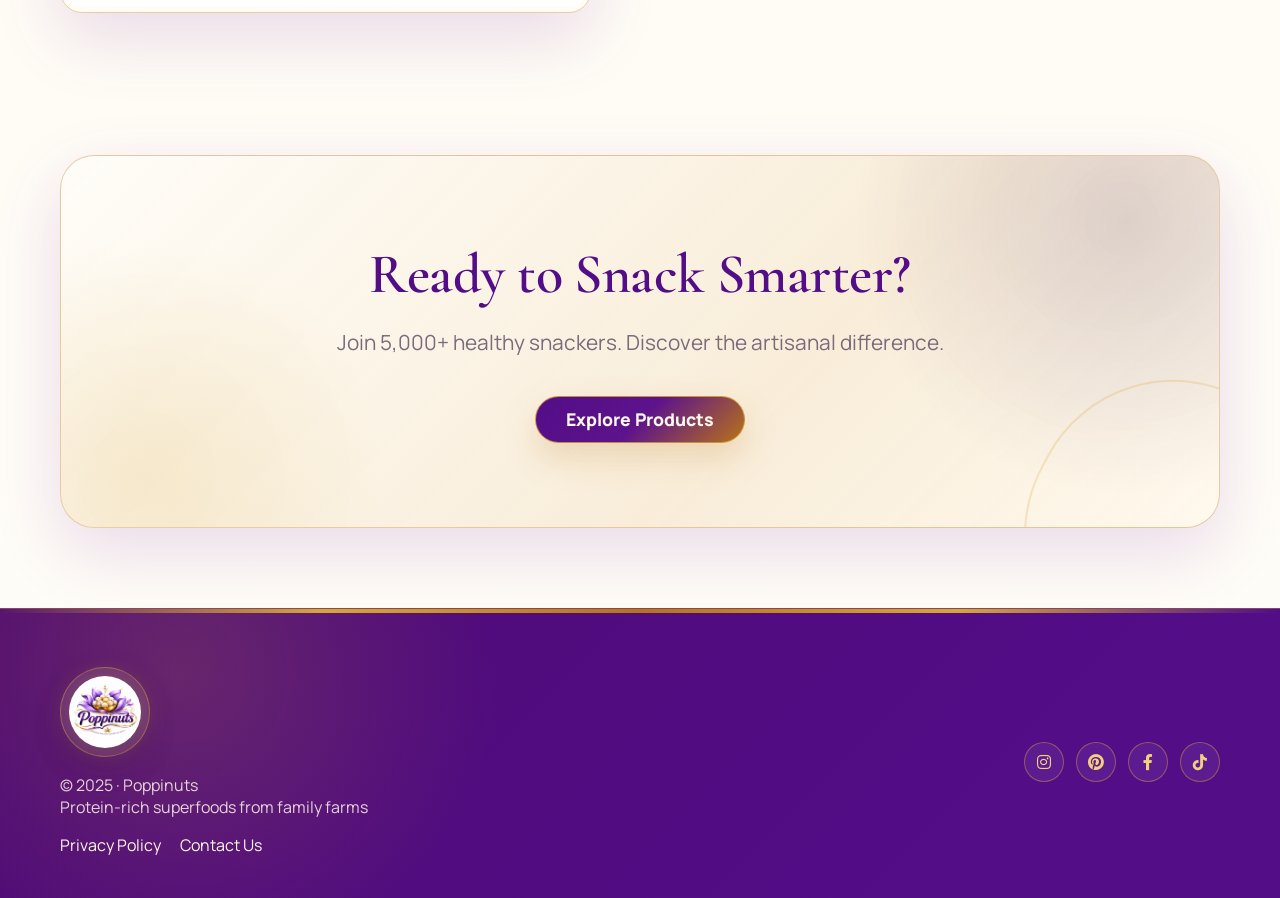
==== commit 527c9340: "done points" ====
--- a/index.html
+++ b/index.html
@@ -164,6 +164,36 @@
         margin-top: 50px;
       }
 
+      .product-category-block {
+        margin-top: 46px;
+      }
+
+      .product-category-head {
+        display: flex;
+        align-items: flex-end;
+        justify-content: space-between;
+        gap: 24px;
+        padding-bottom: 18px;
+        border-bottom: 1px solid var(--border);
+      }
+
+      .product-category-head h3 {
+        font-size: 2rem;
+        color: var(--primary);
+      }
+
+      .product-category-head p {
+        color: var(--text-muted);
+        margin-top: 6px;
+      }
+
+      .product-category-note {
+        color: var(--secondary);
+        font-weight: 800;
+        text-transform: uppercase;
+        font-size: 0.78rem;
+      }
+
       .product-item {
         background: var(--surface);
         border-radius: 24px;
@@ -186,16 +216,33 @@
 
       .product-raw-img { background-image: url("assets/products/WhatsApp Image 2026-04-24 at 1.31.23 PM.jpeg"); }
       .product-roasted-img { background-image: url("assets/products/WhatsApp Image 2026-04-24 at 1.31.24 PM.jpeg"); }
+      .product-jaggery-img { background-image: url("assets/products/WhatsApp Image 2026-04-24 at 1.31.24 PM (1).jpeg"); }
+      .product-sesame-img { background-image: url("assets/products/WhatsApp Image 2026-04-24 at 1.31.24 PM (2).jpeg"); }
+      .product-peri-peri-img { background-image: url("assets/products/WhatsApp Image 2026-04-24 at 1.31.26 PM.jpeg"); }
+      .product-cheese-img { background-image: url("assets/products/WhatsApp Image 2026-04-24 at 1.31.27 PM.jpeg"); }
+      .product-salt-pepper-img { background-image: url("assets/products/WhatsApp Image 2026-04-24 at 1.31.29 PM.jpeg"); }
 
       .product-info {
         padding: 24px;
       }
 
-      .product-price {
-        font-size: 1.25rem;
-        font-weight: 700;
+      .product-meta {
+        display: flex;
+        flex-wrap: wrap;
+        gap: 8px;
+        margin: 18px 0 22px;
+      }
+
+      .product-meta span {
+        display: inline-flex;
+        align-items: center;
+        border: 1px solid var(--border);
+        border-radius: 999px;
+        background: rgba(215, 166, 56, 0.12);
         color: var(--primary);
-        margin: 10px 0;
+        padding: 7px 12px;
+        font-size: 0.78rem;
+        font-weight: 800;
       }
 
       /* Benefits */
@@ -373,7 +420,7 @@
           <li><a href="about.html">About Us</a></li>
           <li><a href="contact.html">Contact</a></li>
           <li><a href="products.html">Collection</a></li>
-          <li><a href="index.html#nutrition">Wellness</a></li>
+          <li><a href="index.html#nutrition">Superfood</a></li>
         </ul>
 
         <div class="header-socials">
@@ -395,7 +442,7 @@
         <li><a href="about.html">About Us</a></li>
         <li><a href="contact.html">Contact</a></li>
         <li><a href="products.html">Collection</a></li>
-        <li><a href="index.html#nutrition">Wellness</a></li>
+        <li><a href="index.html#nutrition">Superfood</a></li>
       </ul>
       
       <div class="sidebar-footer">
@@ -412,34 +459,60 @@
       <div class="container" id="home">
         <div class="hero">
           <div class="hero-content">
-            <div class="hero-badge">The Future of Snacking</div>
+            <div class="hero-badge">Protein-Rich • Superfood Snacking</div>
             <h1>
-              The Art of <span class="business-name">Poppinuts</span><br /><span>Pure Crunch</span>
+              The Art of <span class="business-name">Poppinuts</span><br /><span>Protein-Rich Pure Crunch</span>
             </h1>
             <p class="hero-description">
               Experience the crunch of artisanal air-popped water lily seeds. 
-              Pure, oil-free, and packed with superfood nutrition.
+              Pure, oil-free, and packed with <span class="nutri-highlight">superfood nutrition</span> and plant-based protein.
             </p>
+            <div class="nutri-proof-row" aria-label="Nutrition highlights">
+              <span class="nutri-pill"><i class="fas fa-seedling"></i> Plant Protein</span>
+              <span class="nutri-pill"><i class="fas fa-leaf"></i> Superfood Seeds</span>
+              <span class="nutri-pill"><i class="fas fa-ban"></i> Gluten-Free</span>
+            </div>
             <a href="#products" class="btn" style="padding: 20px 45px; font-size: 1.1rem;">
               Explore Collection <i class="fas fa-arrow-right" style="margin-left: 10px;"></i>
             </a>
           </div>
         </div>
+
+        <div class="tag-marquee" aria-label="Poppinuts nutrition highlights">
+          <div class="tag-marquee-track">
+            <span class="nutri-pill"><i class="fas fa-seedling"></i> Plant Protein</span>
+            <span class="nutri-pill"><i class="fas fa-leaf"></i> Superfood Seeds</span>
+            <span class="nutri-pill"><i class="fas fa-dumbbell"></i> Fitness Snack</span>
+            <span class="nutri-pill"><i class="fas fa-ban"></i> Gluten-Free</span>
+            <span class="nutri-pill"><i class="fas fa-fire"></i> Low Calorie</span>
+            <span class="nutri-pill"><i class="fas fa-heart"></i> Heart Friendly</span>
+            <span class="nutri-pill"><i class="fas fa-check-circle"></i> No Preservatives</span>
+            <span class="nutri-pill"><i class="fas fa-globe"></i> Export Quality</span>
+            <span class="nutri-pill"><i class="fas fa-seedling"></i> Plant Protein</span>
+            <span class="nutri-pill"><i class="fas fa-leaf"></i> Superfood Seeds</span>
+            <span class="nutri-pill"><i class="fas fa-dumbbell"></i> Fitness Snack</span>
+            <span class="nutri-pill"><i class="fas fa-ban"></i> Gluten-Free</span>
+            <span class="nutri-pill"><i class="fas fa-fire"></i> Low Calorie</span>
+            <span class="nutri-pill"><i class="fas fa-heart"></i> Heart Friendly</span>
+            <span class="nutri-pill"><i class="fas fa-check-circle"></i> No Preservatives</span>
+            <span class="nutri-pill"><i class="fas fa-globe"></i> Export Quality</span>
+          </div>
+        </div>
       </div>
 
       <!-- 2. CATEGORIES -->
       <div class="container">
         <div class="categories">
-          <h2 style="text-align: center;">Our Product Categories</h2>
-          <p style="text-align: center; color: var(--accent); margin-bottom: 40px;">From pure seeds to artisanal roasted makhana.</p>
+          <h2 style="text-align: center;">Our <span class="nutri-highlight">Protein-Rich</span> & <span class="nutri-highlight">Superfood</span> Categories</h2>
+          <p style="text-align: center; color: var(--accent); margin-bottom: 40px;">From pure protein-rich seeds to artisanal roasted makhana.</p>
           <div class="category-grid">
             <a href="products.html" class="category-tile">
               <img src="assets/products/WhatsApp Image 2026-04-24 at 1.31.23 PM.jpeg" alt="Raw">
-              <h3>Premium Air-Popped Seeds (Raw)</h3>
+            <h3>Premium Protein Seeds (Raw)</h3>
             </a>
             <a href="products.html" class="category-tile">
               <img src="assets/products/WhatsApp Image 2026-04-24 at 1.31.24 PM (1).jpeg" alt="Roasted">
-              <h3>Roasted Water Lily Seeds</h3>
+            <h3>Roasted Superfood Makhana</h3>
             </a>
           </div>
         </div>
@@ -450,31 +523,117 @@
         <div class="product-showcase">
           <div style="display: flex; justify-content: space-between; align-items: flex-end; margin-bottom: 40px;">
             <div>
-              <h2>Featured Products</h2>
-              <p class="section-subhead">Our best-sellers, hand-picked for you.</p>
+              <h2>Featured <span class="nutri-highlight">Protein-Rich</span> Snacks & <span class="nutri-highlight">Superfoods</span></h2>
+              <p class="section-subhead">Explore raw makhana grades and roasted makhana flavors built around protein, clean crunch, and superfood nutrition.</p>
             </div>
             <a href="products.html" style="color: var(--primary); font-weight: 700; text-decoration: none;">View All →</a>
           </div>
           
-          <div class="product-grid">
-            <!-- Product 1 -->
-            <div class="product-item">
-              <div class="product-image product-roasted-img"></div>
-              <div class="product-info">
-                <div class="product-tag">Best Seller</div>
-                <h3 style="margin: 10px 0;">Classic Himalayan Salt</h3>
-                <p class="product-price">₹199</p>
-                <a href="products.html" class="btn" style="width: 100%; border-radius: 12px; padding: 12px; text-decoration: none;">View Details</a>
+          <div class="product-category-block">
+            <div class="product-category-head">
+              <div>
+                <h3>Raw Makhana</h3>
+                <p>Premium unseasoned water lily seeds with natural protein, fiber, and clean superfood value.</p>
               </div>
-            </div>
-            <!-- Product 2 -->
-            <div class="product-item">
-              <div class="product-image product-raw-img"></div>
-              <div class="product-info">
-                <div class="product-tag">Premium Quality</div>
-                <h3 style="margin: 10px 0;">Raw Jumbo Makhana</h3>
-                <p class="product-price">₹175</p>
-                <a href="products.html" class="btn" style="width: 100%; border-radius: 12px; padding: 12px; text-decoration: none;">View Details</a>
+              <span class="product-category-note">Sub Categories</span>
+            </div>
+
+            <div class="product-grid">
+              <div class="product-item">
+                <div class="product-image product-raw-img"></div>
+                <div class="product-info">
+                  <div class="product-tag">Raw Range</div>
+                  <h3 style="margin: 10px 0;">Premium Raw Protein Seeds</h3>
+                  <div class="product-meta" aria-label="Raw makhana subcategories">
+                    <span>Jumbo Grade</span>
+                    <span>Protein-Rich Whole</span>
+                    <span>Export Bulk</span>
+                    <span>Roasting Grade</span>
+                  </div>
+                  <a href="products.html" class="btn" style="width: 100%; border-radius: 12px; padding: 12px; text-decoration: none;">View Details</a>
+                </div>
+              </div>
+            </div>
+          </div>
+
+          <div class="product-category-block">
+            <div class="product-category-head">
+              <div>
+                <h3>Roasted Makhana</h3>
+                <p>Ready-to-eat roasted makhana in five signature Poppinuts flavors with a light, protein-rich crunch.</p>
+              </div>
+              <span class="product-category-note">5 Flavours</span>
+            </div>
+
+            <div class="product-grid">
+              <!-- Roasted Flavor 1 -->
+              <div class="product-item">
+                <div class="product-image product-jaggery-img"></div>
+                <div class="product-info">
+                  <div class="product-tag">Roasted Flavor</div>
+                  <h3 style="margin: 10px 0;">Jaggery Caramel</h3>
+                  <div class="product-meta" aria-label="Jaggery caramel attributes">
+                    <span>Naturally Sweet</span>
+                    <span>Crunchy</span>
+                  </div>
+                  <a href="products.html" class="btn" style="width: 100%; border-radius: 12px; padding: 12px; text-decoration: none;">View Details</a>
+                </div>
+              </div>
+
+              <!-- Roasted Flavor 2 -->
+              <div class="product-item">
+                <div class="product-image product-sesame-img"></div>
+                <div class="product-info">
+                  <div class="product-tag">Roasted Flavor</div>
+                  <h3 style="margin: 10px 0;">Sesame</h3>
+                  <div class="product-meta" aria-label="Sesame attributes">
+                    <span>Nutty</span>
+                    <span>Lightly Roasted</span>
+                  </div>
+                  <a href="products.html" class="btn" style="width: 100%; border-radius: 12px; padding: 12px; text-decoration: none;">View Details</a>
+                </div>
+              </div>
+
+              <!-- Roasted Flavor 3 -->
+              <div class="product-item">
+                <div class="product-image product-peri-peri-img"></div>
+                <div class="product-info">
+                  <div class="product-tag">Roasted Flavor</div>
+                  <h3 style="margin: 10px 0;">Peri Peri</h3>
+                  <div class="product-meta" aria-label="Peri peri attributes">
+                    <span>Bold & Spicy</span>
+                    <span>Export Pack</span>
+                  </div>
+                  <a href="products.html" class="btn" style="width: 100%; border-radius: 12px; padding: 12px; text-decoration: none;">View Details</a>
+                </div>
+              </div>
+
+              <!-- Roasted Flavor 4 -->
+              <div class="product-item">
+                <div class="product-image product-cheese-img"></div>
+                <div class="product-info">
+                  <div class="product-tag">Roasted Flavor</div>
+                  <h3 style="margin: 10px 0;">Cheese Cream & Onion</h3>
+                  <div class="product-meta" aria-label="Cheese cream and onion attributes">
+                    <span>Rich & Creamy</span>
+                    <span>Ready-to-Eat</span>
+                  </div>
+                  <a href="products.html" class="btn" style="width: 100%; border-radius: 12px; padding: 12px; text-decoration: none;">View Details</a>
+                </div>
+              </div>
+
+              <!-- Roasted Flavor 5 -->
+              <div class="product-item">
+                <div class="product-image product-salt-pepper-img"></div>
+                <div class="product-info">
+                  <div class="product-tag">Roasted Flavor</div>
+                  <h3 style="margin: 10px 0;">Salt & Pepper</h3>
+                  <div class="product-meta" aria-label="Salt and pepper attributes">
+                    <span>Classic Savory</span>
+                    <span>Gluten-Free</span>
+                  </div>
+                  <a href="products.html" class="btn" style="width: 100%; border-radius: 12px; padding: 12px; text-decoration: none;">View Details</a>
+                </div>
               </div>
             </div>
           </div>
@@ -485,10 +644,10 @@
       <div class="container" id="nutrition">
         <div class="benefits">
           <div style="text-align: center; max-width: 800px; margin: 0 auto;">
-            <div class="hero-badge">Superfood Profile</div>
-            <h2 style="color: var(--dark); margin-top: 15px;">Why Water Lily Seeds Are a Superfood</h2>
+            <div class="hero-badge">Protein Profile • Superfood Benefits</div>
+            <h2 style="color: var(--dark); margin-top: 15px;">Why Water Lily Seeds Offer <span class="nutri-highlight">Protein</span> & <span class="nutri-highlight">Superfood</span> Benefits</h2>
             <p style="color: var(--dark); opacity: 0.8; margin-top: 15px; font-size: 1.1rem;">
-              Air-popped water lily seeds are a time-honored superfood, valued for their protein density, easy digestibility, and clean nutritional balance.
+              Air-popped water lily seeds are a time-honored <span class="nutri-highlight">superfood</span>, valued for protein density, easy digestibility, and clean nutritional balance.
             </p>
           </div>
           <div class="benefits-grid">
@@ -531,7 +690,7 @@
         <section class="gallery-slider-section">
           <div style="text-align: center; margin-bottom: 60px;">
             <h2 style="margin-bottom: 10px;">Glimpses of Purity</h2>
-            <p class="section-subhead" style="margin: 0 auto;">A look at our premium seeds and the care that goes into every pack.</p>
+            <p class="section-subhead" style="margin: 0 auto;">A look at our premium protein-rich seeds and the care that goes into every superfood pack.</p>
           </div>
           
           <div class="slider-container">
@@ -568,12 +727,12 @@
             <img src="assets/brocer images/ChatGPT Image Apr 22, 2026, 11_13_33 AM.png" alt="Makhana Heritage">
           </div>
           <div class="story-content">
-            <div class="hero-badge" style="background: var(--accent); color: white;">Our Heritage</div>
+            <div class="hero-badge" style="background: var(--accent); color: white;">Protein Heritage • Superfood Story</div>
             <h2 style="margin: 20px 0;">About Poppinuts</h2>
             <p style="font-size: 1.1rem; line-height: 1.8; color: var(--dark); opacity: 0.9;">
-              Poppinuts is a premium healthy snacking brand made from air-popped water lily seeds, also known globally as lotus seeds or makhana. Celebrated for their high protein content and light texture, our seeds are a true superfood.
+              Poppinuts is a premium healthy snacking brand made from air-popped water lily seeds, also known globally as lotus seeds or makhana. Celebrated for their <span class="nutri-highlight">high protein content</span> and light texture, our seeds are a true <span class="nutri-highlight">superfood</span>.
               <br><br>
-              As a flagship brand of Shree Lotus Exports Pvt. Ltd., we are committed to superfood nutrition, purity, and premium quality. Our seeds are carefully sourced, air-popped without oil, and rigorously quality-checked.
+              As a flagship brand of Shree Lotus Exports Pvt. Ltd., we are committed to <span class="nutri-highlight">superfood nutrition</span>, purity, and premium quality. Our seeds are carefully sourced, air-popped without oil, and rigorously quality-checked.
             </p>
             <a href="about.html" class="btn-outline" style="margin-top: 30px; padding: 15px 35px; border-radius: 12px;">Learn More</a>
           </div>
@@ -597,7 +756,7 @@
             <img src="assets/logo/makana logo.png" alt="Poppinuts Logo" style="height: 50px; width: auto; display: block;">
           </a>
           <p>
-            © 2025 · <span class="business-name"></span><br />Ethically sourced from family farms
+            © 2025 · <span class="business-name"></span><br />Protein-rich superfoods from family farms
           </p>
           <div style="margin-top: 16px;">
             <a href="privacy-policy.html" style="color: var(--dark); text-decoration: none; margin-right: 16px;">Privacy Policy</a>
--- a/style.css
+++ b/style.css
@@ -1,6 +1,6 @@
 :root {
-  --primary: #2a0a42;
-  --primary-deep: #150020;
+  --primary: #520d87;
+  --primary-deep: #4e0973;
   --secondary: #b87318;
   --accent: #d7a638;
   --accent-soft: #f3d17a;
@@ -11,8 +11,8 @@
   --text: #1b1420;
   --text-muted: #6d5c6f;
   --border: rgba(184, 115, 24, 0.34);
-  --hover: #41105f;
-  --shadow: 0 24px 70px rgba(42, 10, 66, 0.14);
+  --hover: #5d138b;
+  --shadow: 0 24px 70px rgba(97, 16, 159, 0.14);
   --gold-shadow: 0 14px 34px rgba(184, 115, 24, 0.22);
   --radius: 22px;
 
@@ -100,12 +100,88 @@
   color: var(--secondary) !important;
 }
 
+.nutri-highlight {
+  display: inline;
+  color: var(--secondary);
+  font-weight: 900;
+  background: linear-gradient(180deg, transparent 58%, rgba(215, 166, 56, 0.28) 58%);
+  padding: 0 0.08em;
+}
+
+.nutri-pill {
+  display: inline-flex;
+  align-items: center;
+  gap: 8px;
+  width: fit-content;
+  border: 1px solid rgba(184, 115, 24, 0.34);
+  border-radius: 999px;
+  padding: 8px 14px;
+  color: var(--primary);
+  background: rgba(255, 253, 248, 0.82);
+  box-shadow: 0 10px 22px rgba(42, 10, 66, 0.08);
+  font-size: 0.78rem;
+  font-weight: 900;
+  text-transform: uppercase;
+}
+
+.nutri-pill i {
+  color: var(--secondary);
+}
+
+.nutri-proof-row {
+  display: flex;
+  flex-wrap: wrap;
+  justify-content: center;
+  gap: 12px;
+  margin-top: 26px;
+}
+
+.hero .nutri-proof-row {
+  margin-bottom: 34px;
+}
+
+.tag-marquee {
+  position: relative;
+  overflow: hidden;
+  margin: 28px 0 8px;
+  padding: 14px 0;
+  border-block: 1px solid rgba(184, 115, 24, 0.22);
+  background: rgba(255, 253, 248, 0.58);
+  mask-image: linear-gradient(90deg, transparent, #000 9%, #000 91%, transparent);
+}
+
+.tag-marquee-track {
+  display: flex;
+  width: max-content;
+  gap: 12px;
+  animation: tagMarquee 28s linear infinite;
+}
+
+.tag-marquee:hover .tag-marquee-track {
+  animation-play-state: paused;
+}
+
+.tag-marquee .nutri-pill {
+  flex: 0 0 auto;
+  white-space: nowrap;
+  background: rgba(255, 248, 236, 0.92);
+}
+
+@keyframes tagMarquee {
+  from {
+    transform: translateX(0);
+  }
+  to {
+    transform: translateX(-50%);
+  }
+}
+
 img {
   max-width: 100%;
 }
 
 .main-content {
-  margin-top: 88px;
+  margin-top: 106px;
   transition: margin 0.3s ease;
 }
 
@@ -191,17 +267,29 @@
 .logo {
   display: flex;
   align-items: center;
-  gap: 12px;
+  gap: 14px;
   color: var(--primary) !important;
-  font-size: 1.65rem;
+  font-size: 1.95rem;
   font-weight: 800;
   text-decoration: none;
+  padding: 6px 16px 6px 8px;
+  border: 1px solid rgba(215, 166, 56, 0.38);
+  border-radius: 999px;
+  background:
+    radial-gradient(circle at 24px 22px, rgba(215, 166, 56, 0.22), transparent 38px),
+    rgba(255, 253, 248, 0.72);
+  box-shadow: 0 12px 30px rgba(42, 10, 66, 0.1);
 }
 
 .logo img {
   width: auto;
-  height: 48px;
-  filter: drop-shadow(0 8px 18px rgba(42, 10, 66, 0.12));
+  height: 64px;
+  border-radius: 50%;
+  filter: drop-shadow(0 10px 18px rgba(42, 10, 66, 0.18)) drop-shadow(0 0 12px rgba(215, 166, 56, 0.34));
+}
+
+.logo-text {
+  text-shadow: 0 2px 0 rgba(255, 248, 236, 0.86), 0 8px 18px rgba(184, 115, 24, 0.2);
 }
 
 .nav-links {
@@ -706,6 +794,17 @@
 footer .logo,
 footer .logo-text {
   color: #fff8ec !important;
+}
+
+footer .logo {
+  width: fit-content;
+  padding: 8px;
+  border-color: rgba(215, 166, 56, 0.45);
+  background: rgba(255, 255, 255, 0.08);
+}
+
+footer .logo img {
+  height: 72px !important;
 }
 
 footer p {
@@ -792,7 +891,7 @@
   }
 
   .main-content {
-    margin-top: 76px;
+    margin-top: 92px;
   }
 
   .story-section,
@@ -815,11 +914,13 @@
   }
 
   .logo {
-    font-size: 1.35rem;
+    gap: 10px;
+    font-size: 1.45rem;
+    padding: 5px 12px 5px 6px;
   }
 
   .logo img {
-    height: 42px;
+    height: 52px;
   }
 
   .hero,
